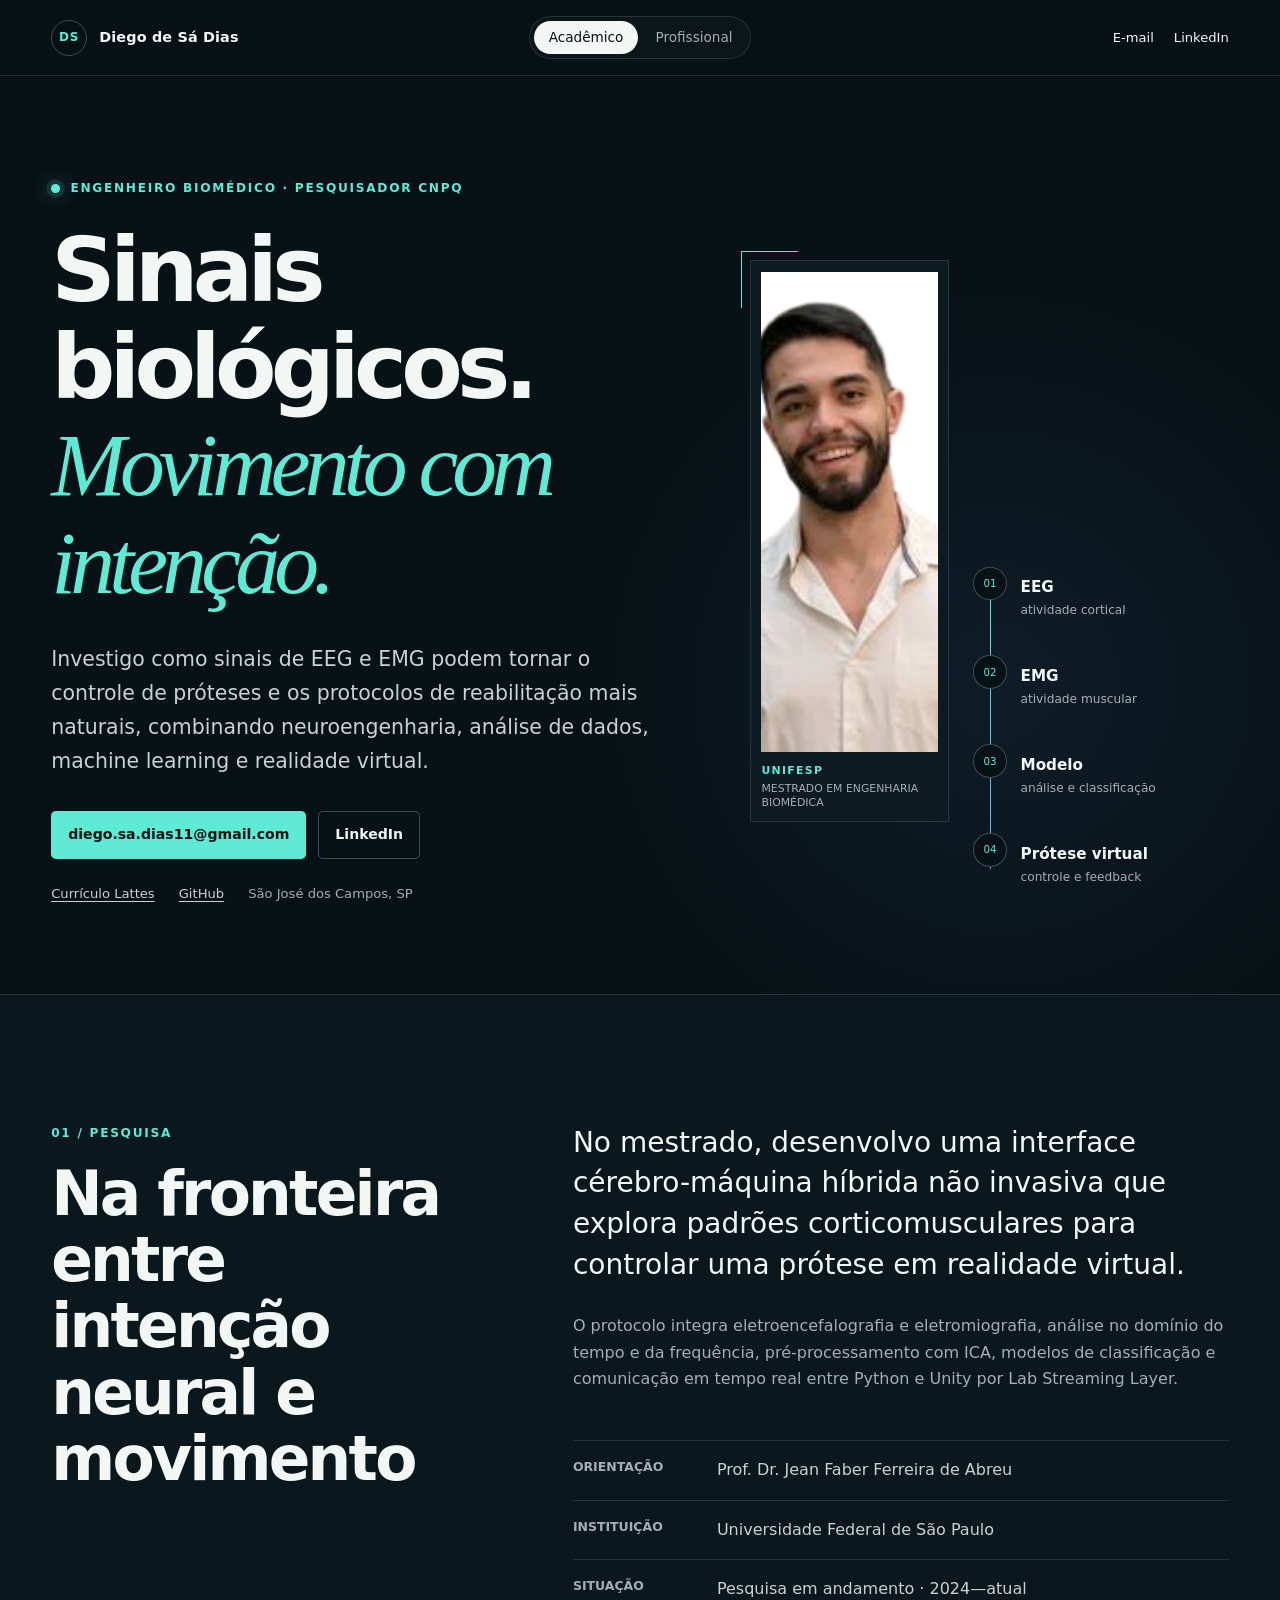
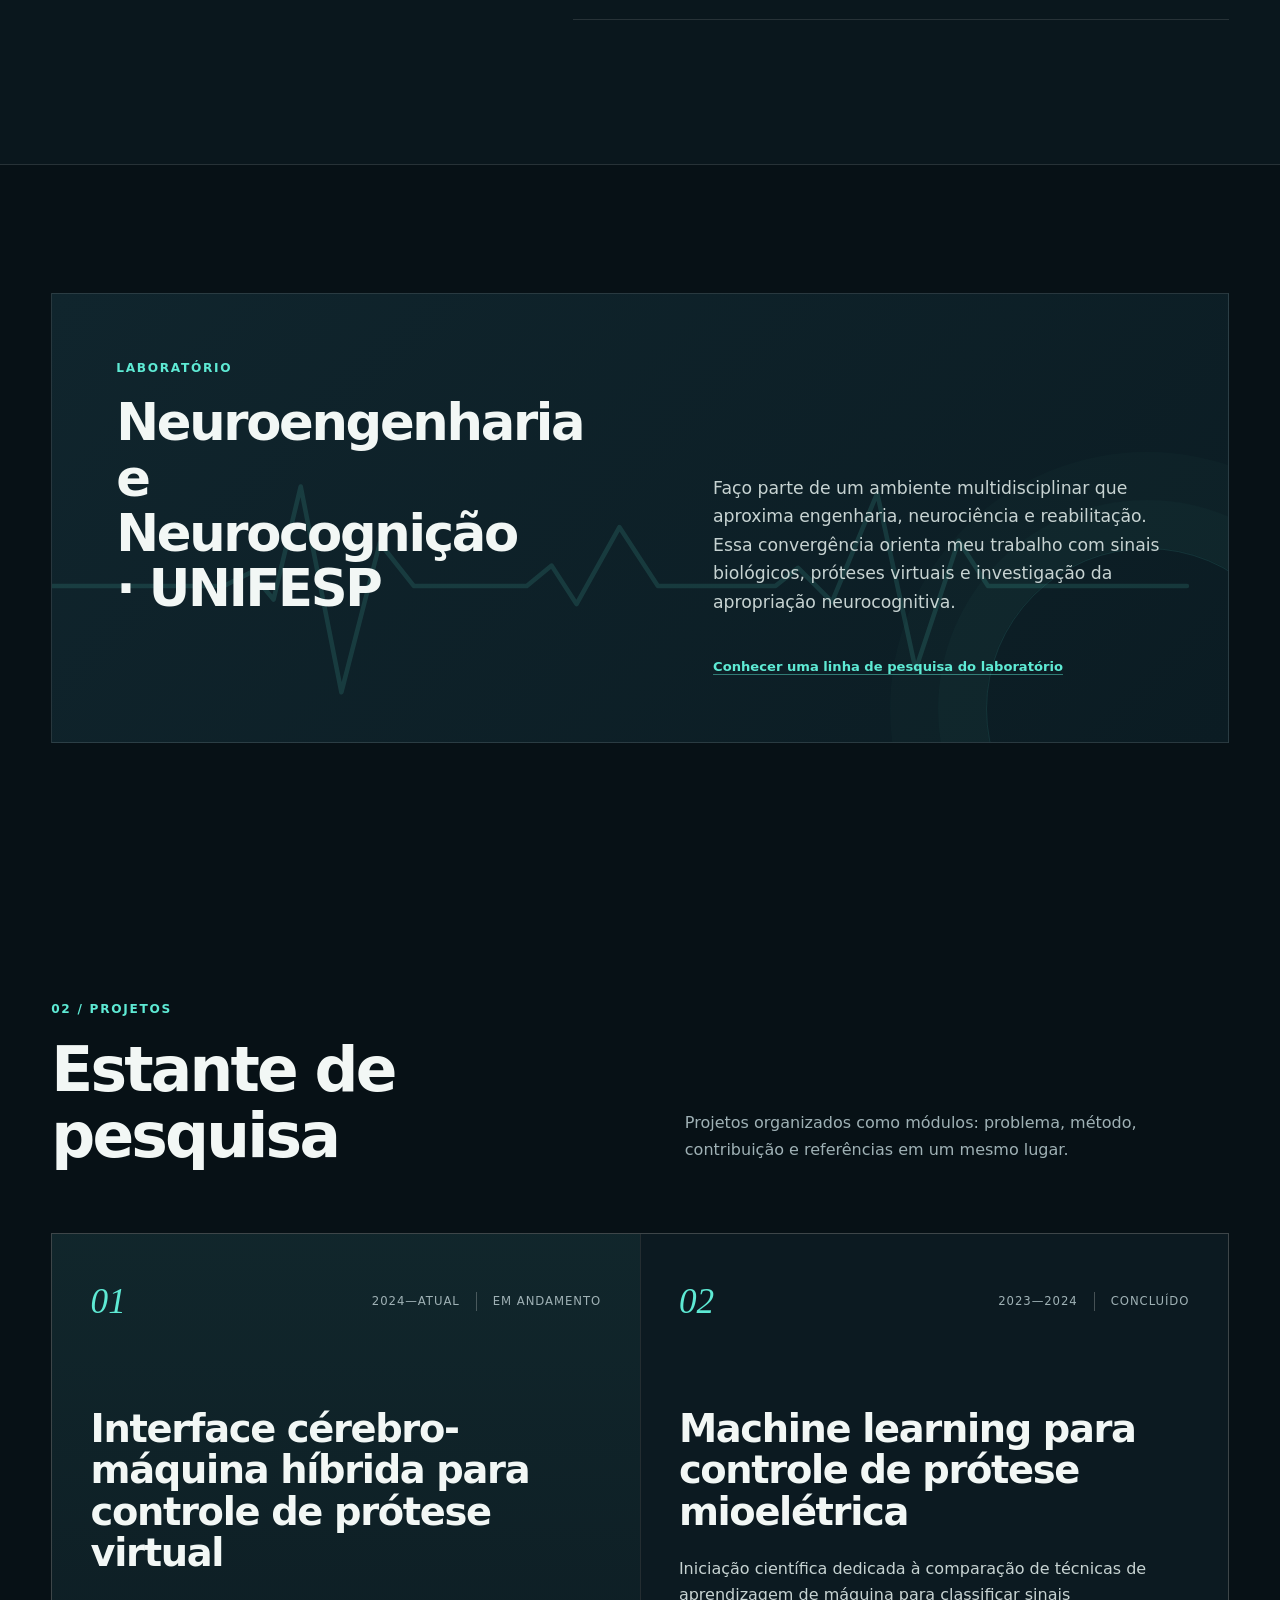
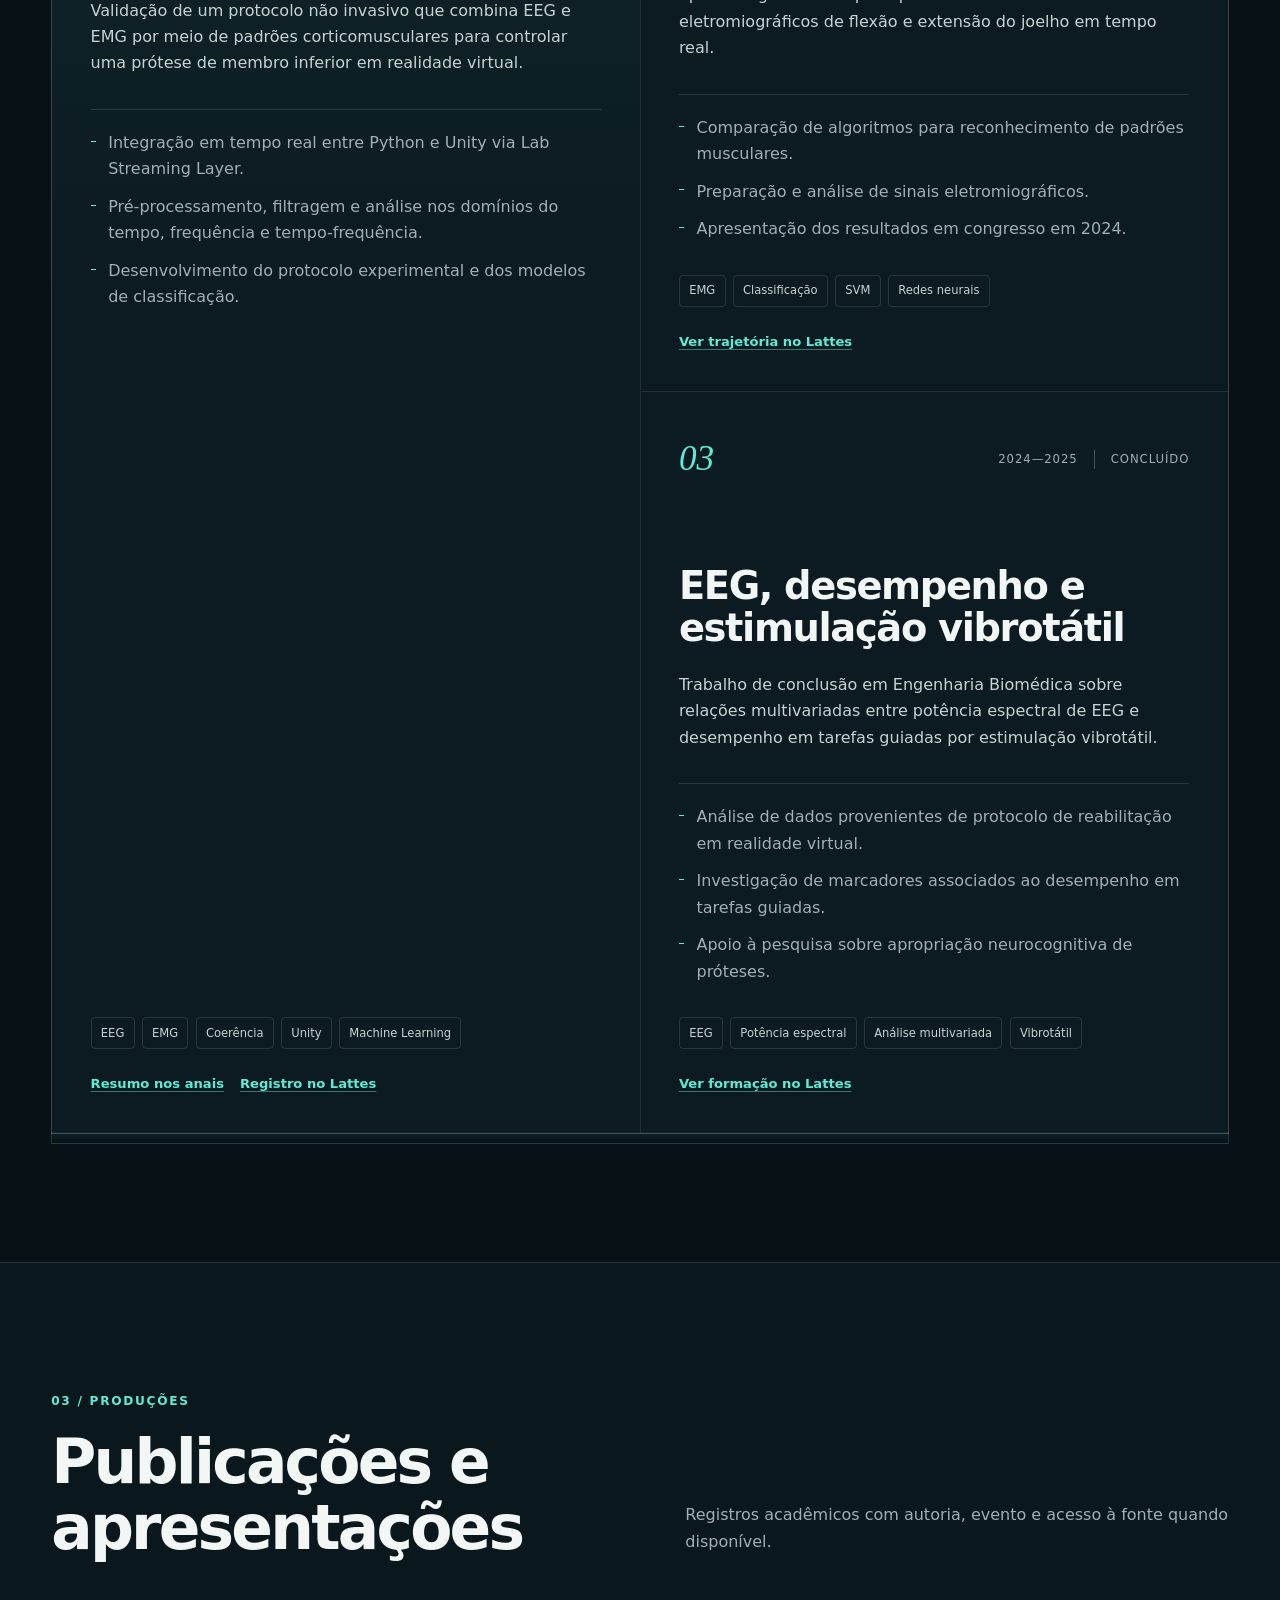
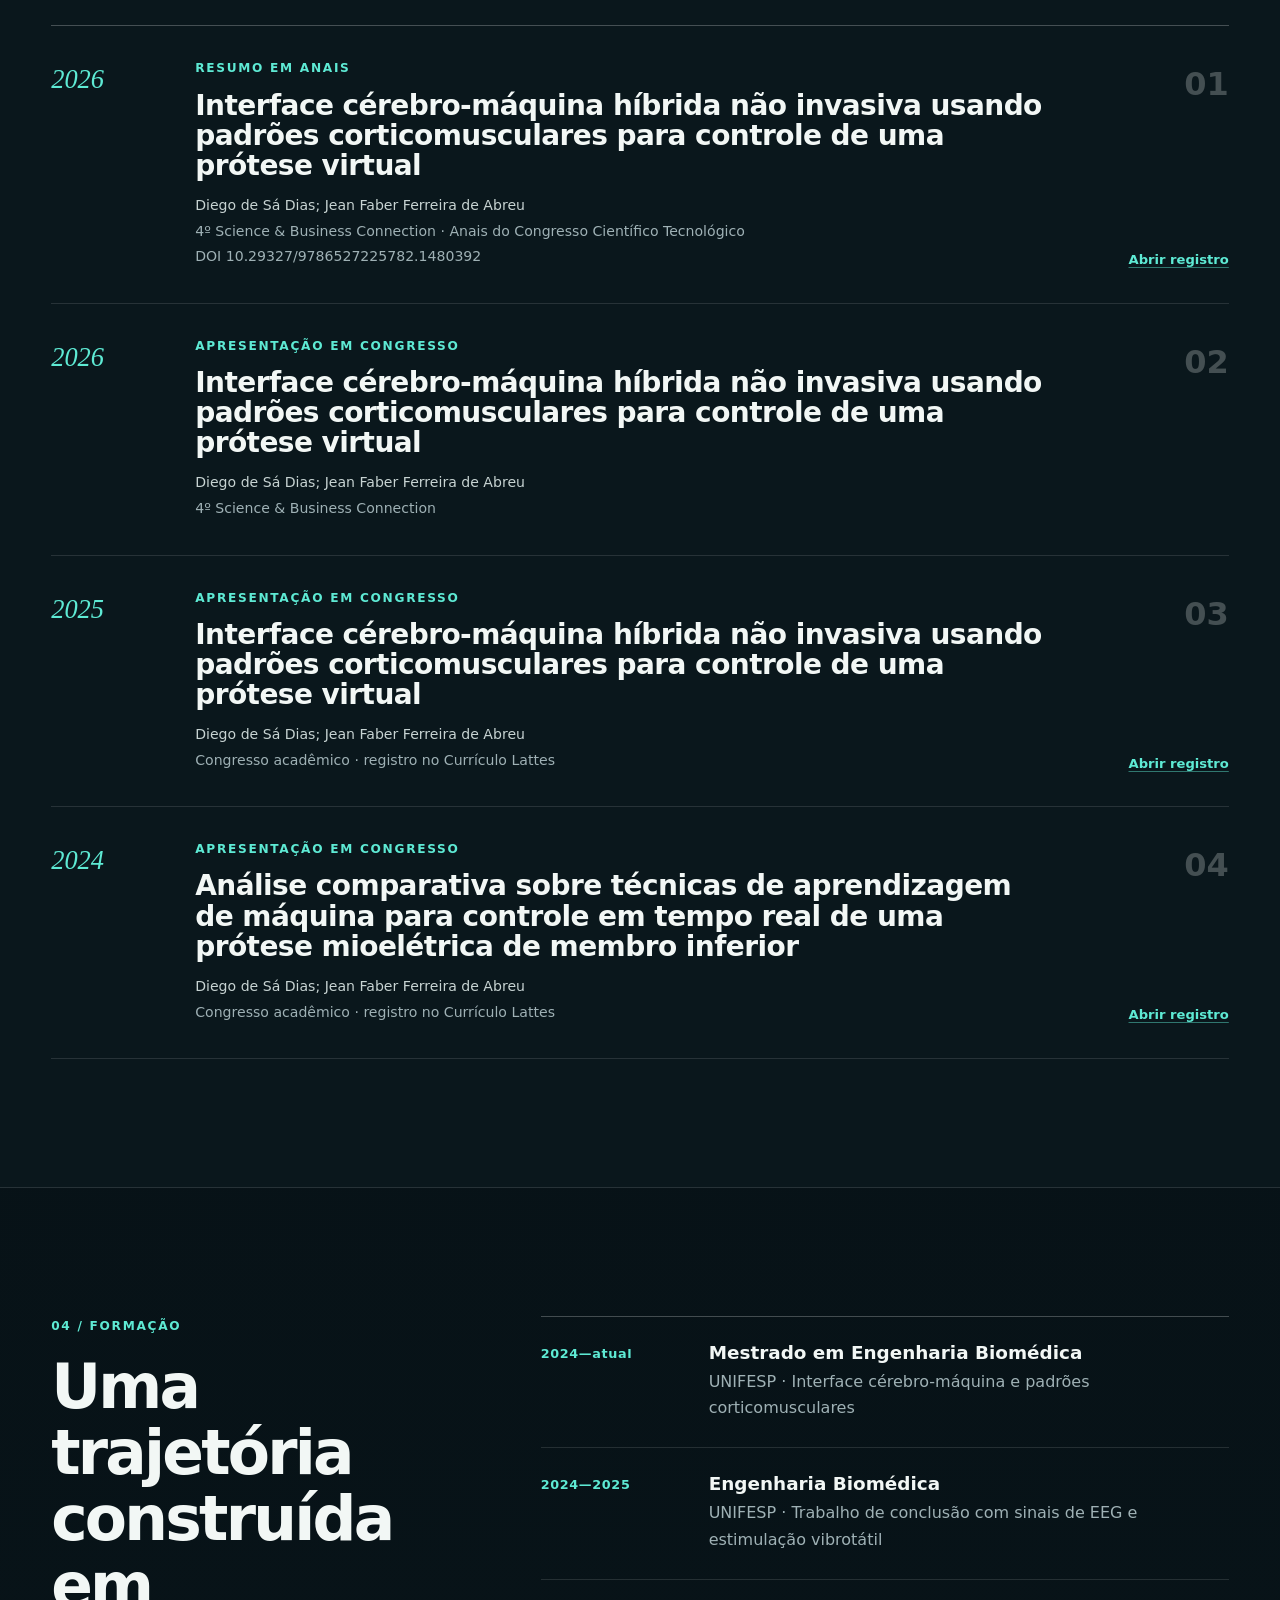
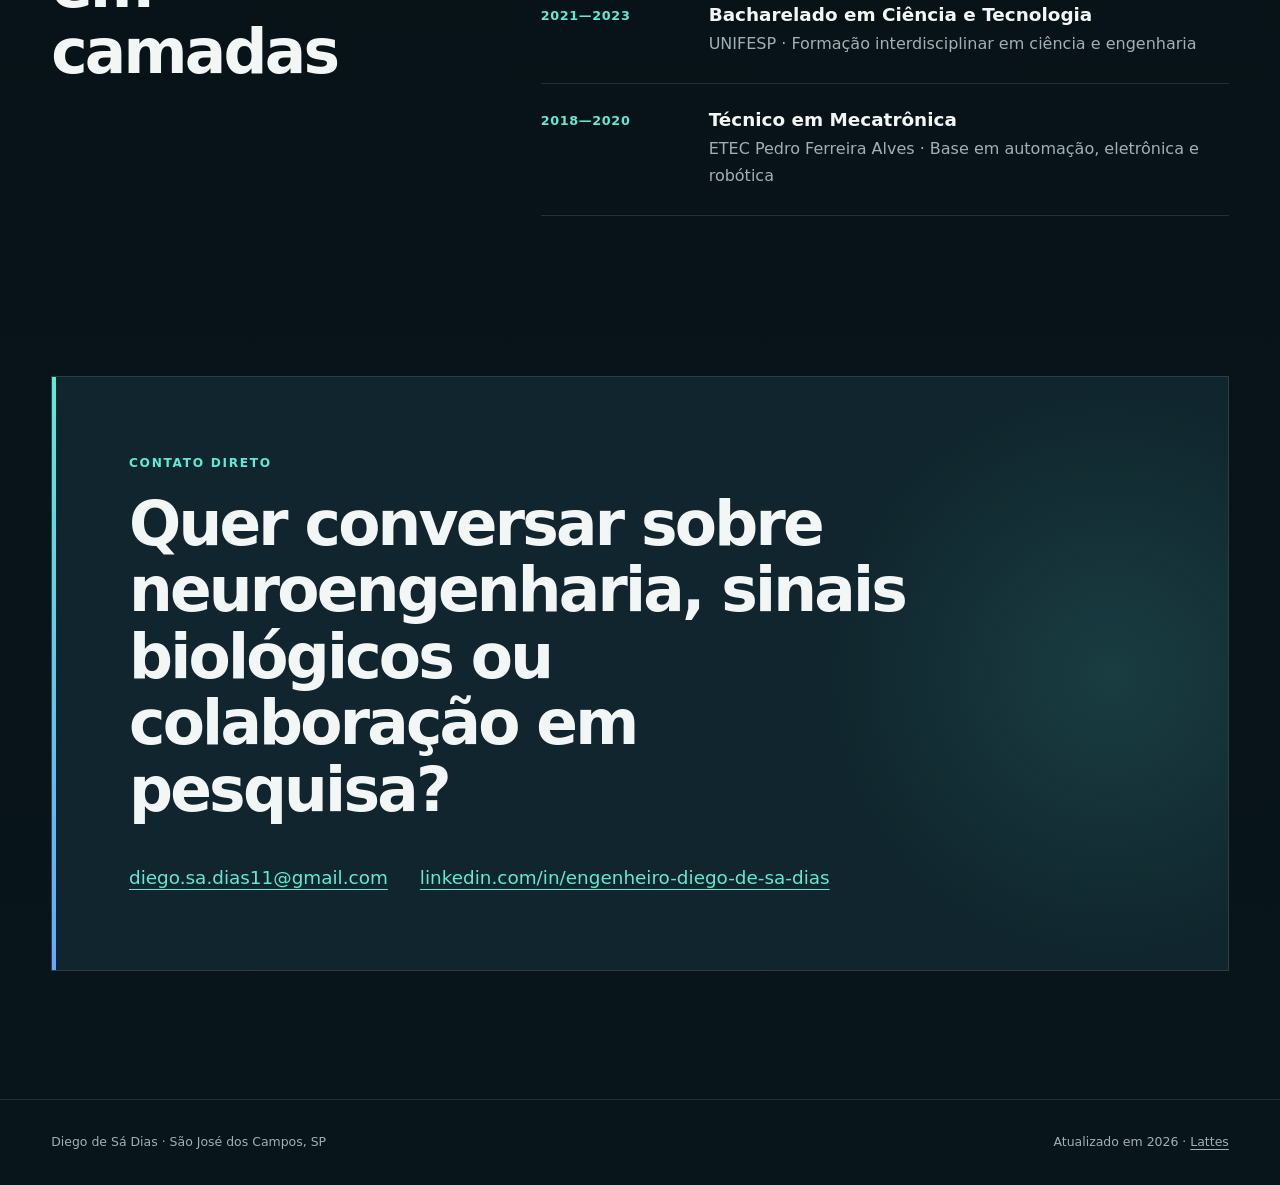
==== index.html @ 177ad517 "feat: cria portfolio academico" ====
<!doctype html>
<html lang="pt-BR">
  <head>
    <meta charset="utf-8" />
    <meta name="viewport" content="width=device-width, initial-scale=1" />
    <meta name="theme-color" content="#071116" />
    <meta
      name="description"
      content="Portfólio acadêmico de Diego de Sá Dias: neuroengenharia, interfaces cérebro-máquina, EEG, EMG, machine learning e realidade virtual."
    />
    <link
      rel="icon"
      type="image/svg+xml"
      href="data:image/svg+xml,%3Csvg xmlns='http://www.w3.org/2000/svg' viewBox='0 0 32 32'%3E%3Crect width='32' height='32' rx='7' fill='%23071116'/%3E%3Cpath d='M4 17h5l2-7 4 14 3-10 2 3h8' fill='none' stroke='%235eead4' stroke-width='2.5' stroke-linecap='round' stroke-linejoin='round'/%3E%3C/svg%3E"
    />
    <title>Diego de Sá Dias — Portfólio acadêmico</title>
    <script>document.documentElement.classList.add("js");</script>
    <link rel="stylesheet" href="assets/css/styles.css" />
    <script src="assets/js/content.js" defer></script>
    <script src="assets/js/main.js" defer></script>
  </head>
  <body data-page="academic">
    <a class="skip-link" href="#conteudo">Pular para o conteúdo</a>

    <header class="site-header" aria-label="Cabeçalho principal">
      <a class="brand" href="index.html" aria-label="Página inicial de Diego de Sá Dias">
        <span class="brand-mark" aria-hidden="true">DS</span>
        <span class="brand-name">Diego de Sá Dias</span>
      </a>

      <nav class="mode-nav" aria-label="Áreas do portfólio">
        <a class="is-active" href="index.html" aria-current="page">Acadêmico</a>
        <a href="profissional.html">Profissional</a>
      </nav>

      <div class="header-contact" aria-label="Contatos rápidos">
        <a href="mailto:diego.sa.dias11@gmail.com">E-mail</a>
        <a href="https://www.linkedin.com/in/engenheiro-diego-de-sa-dias" target="_blank" rel="noreferrer">LinkedIn</a>
      </div>
    </header>

    <main id="conteudo">
      <section class="hero section-shell" aria-labelledby="hero-title">
        <div class="hero-copy reveal">
          <p class="eyebrow"><span class="signal-dot" aria-hidden="true"></span>Engenheiro biomédico · pesquisador CNPq</p>
          <h1 id="hero-title">Sinais biológicos.<br /><em>Movimento com intenção.</em></h1>
          <p class="hero-summary">
            Investigo como sinais de EEG e EMG podem tornar o controle de próteses e os protocolos de reabilitação mais naturais, combinando neuroengenharia, análise de dados, machine learning e realidade virtual.
          </p>

          <div class="hero-actions" aria-label="Links de contato e perfis">
            <a class="button button-primary" href="mailto:diego.sa.dias11@gmail.com">diego.sa.dias11@gmail.com</a>
            <a class="button button-secondary" href="https://www.linkedin.com/in/engenheiro-diego-de-sa-dias" target="_blank" rel="noreferrer">LinkedIn</a>
          </div>

          <div class="profile-links" aria-label="Perfis acadêmicos e técnicos">
            <a href="http://lattes.cnpq.br/0442024321574103" target="_blank" rel="noreferrer">Currículo Lattes</a>
            <a href="https://github.com/diego-1101" target="_blank" rel="noreferrer">GitHub</a>
            <span>São José dos Campos, SP</span>
          </div>
        </div>

        <aside class="hero-portrait reveal" aria-label="Perfil e formação atual">
          <div class="portrait-frame">
            <img src="assets/images/diego-profile.png" alt="Retrato de Diego de Sá Dias" width="270" height="480" />
            <div class="portrait-caption">
              <span>UNIFESP</span>
              <span>Mestrado em Engenharia Biomédica</span>
            </div>
          </div>

          <ol class="signal-chain" aria-label="Fluxo principal da pesquisa">
            <li><span>01</span><strong>EEG</strong><small>atividade cortical</small></li>
            <li><span>02</span><strong>EMG</strong><small>atividade muscular</small></li>
            <li><span>03</span><strong>Modelo</strong><small>análise e classificação</small></li>
            <li><span>04</span><strong>Prótese virtual</strong><small>controle e feedback</small></li>
          </ol>
        </aside>
      </section>

      <section class="research-band" aria-labelledby="research-title">
        <div class="section-shell research-layout">
          <div class="section-heading reveal">
            <p class="section-index">01 / Pesquisa</p>
            <h2 id="research-title">Na fronteira entre intenção neural e movimento</h2>
          </div>

          <div class="research-copy reveal">
            <p class="lead">
              No mestrado, desenvolvo uma interface cérebro-máquina híbrida não invasiva que explora padrões corticomusculares para controlar uma prótese em realidade virtual.
            </p>
            <p>
              O protocolo integra eletroencefalografia e eletromiografia, análise no domínio do tempo e da frequência, pré-processamento com ICA, modelos de classificação e comunicação em tempo real entre Python e Unity por Lab Streaming Layer.
            </p>

            <dl class="research-facts">
              <div><dt>Orientação</dt><dd>Prof. Dr. Jean Faber Ferreira de Abreu</dd></div>
              <div><dt>Instituição</dt><dd>Universidade Federal de São Paulo</dd></div>
              <div><dt>Situação</dt><dd>Pesquisa em andamento · 2024—atual</dd></div>
            </dl>
          </div>
        </div>
      </section>

      <section class="lab-section section-shell" aria-labelledby="lab-title">
        <div class="lab-card reveal">
          <div class="lab-signal" aria-hidden="true">
            <svg viewBox="0 0 520 120" role="presentation">
              <path d="M0 65h76l12-6 10 12 12-50 18 91 17-66 15 19h50l11-9 11 17 19-34 17 26h52l10-8 15 15 20-48 17 78 19-57 13 20h88" />
            </svg>
          </div>
          <div>
            <p class="section-index">Laboratório</p>
            <h2 id="lab-title">Neuroengenharia e Neurocognição · UNIFESP</h2>
          </div>
          <p>
            Faço parte de um ambiente multidisciplinar que aproxima engenharia, neurociência e reabilitação. Essa convergência orienta meu trabalho com sinais biológicos, próteses virtuais e investigação da apropriação neurocognitiva.
          </p>
          <a class="text-link" href="https://dci.unifesp.br/assessoria-de-imprensa-e-jornalismo/releases/r-realidade-virtual-associada-a-estimulacao-vibro-tatil-e-usada-para-reabilitacao-de-pessoas-com-amputacao" target="_blank" rel="noreferrer">Conhecer uma linha de pesquisa do laboratório</a>
        </div>
      </section>

      <section class="projects-section section-shell" id="projetos" aria-labelledby="projects-title">
        <div class="section-heading section-heading-row reveal">
          <div>
            <p class="section-index">02 / Projetos</p>
            <h2 id="projects-title">Estante de pesquisa</h2>
          </div>
          <p>Projetos organizados como módulos: problema, método, contribuição e referências em um mesmo lugar.</p>
        </div>

        <div class="project-shelf" id="projects-grid" aria-live="polite"></div>
        <noscript><p class="noscript-message">Ative o JavaScript para visualizar o catálogo de projetos.</p></noscript>
      </section>

      <section class="outputs-section" id="producoes" aria-labelledby="outputs-title">
        <div class="section-shell">
          <div class="section-heading section-heading-row reveal">
            <div>
              <p class="section-index">03 / Produções</p>
              <h2 id="outputs-title">Publicações e apresentações</h2>
            </div>
            <p>Registros acadêmicos com autoria, evento e acesso à fonte quando disponível.</p>
          </div>

          <div class="outputs-list" id="outputs-list" aria-live="polite"></div>
        </div>
      </section>

      <section class="education-section section-shell" id="formacao" aria-labelledby="education-title">
        <div class="section-heading reveal">
          <p class="section-index">04 / Formação</p>
          <h2 id="education-title">Uma trajetória construída em camadas</h2>
        </div>

        <ol class="education-timeline reveal">
          <li>
            <span class="timeline-year">2024—atual</span>
            <div><h3>Mestrado em Engenharia Biomédica</h3><p>UNIFESP · Interface cérebro-máquina e padrões corticomusculares</p></div>
          </li>
          <li>
            <span class="timeline-year">2024—2025</span>
            <div><h3>Engenharia Biomédica</h3><p>UNIFESP · Trabalho de conclusão com sinais de EEG e estimulação vibrotátil</p></div>
          </li>
          <li>
            <span class="timeline-year">2021—2023</span>
            <div><h3>Bacharelado em Ciência e Tecnologia</h3><p>UNIFESP · Formação interdisciplinar em ciência e engenharia</p></div>
          </li>
          <li>
            <span class="timeline-year">2018—2020</span>
            <div><h3>Técnico em Mecatrônica</h3><p>ETEC Pedro Ferreira Alves · Base em automação, eletrônica e robótica</p></div>
          </li>
        </ol>
      </section>

      <section class="contact-section section-shell" id="contato" aria-labelledby="contact-title">
        <div class="contact-panel reveal">
          <p class="section-index">Contato direto</p>
          <h2 id="contact-title">Quer conversar sobre neuroengenharia, sinais biológicos ou colaboração em pesquisa?</h2>
          <div class="contact-lines">
            <a href="mailto:diego.sa.dias11@gmail.com">diego.sa.dias11@gmail.com</a>
            <a href="https://www.linkedin.com/in/engenheiro-diego-de-sa-dias" target="_blank" rel="noreferrer">linkedin.com/in/engenheiro-diego-de-sa-dias</a>
          </div>
        </div>
      </section>
    </main>

    <footer class="site-footer section-shell">
      <p>Diego de Sá Dias <span aria-hidden="true">·</span> São José dos Campos, SP</p>
      <p>Atualizado em 2026 <span aria-hidden="true">·</span> <a href="http://lattes.cnpq.br/0442024321574103" target="_blank" rel="noreferrer">Lattes</a></p>
    </footer>
  </body>
</html>
---- assets/css/styles.css ----
:root {
  color-scheme: dark;
  --ink: #f2f7f5;
  --muted: #9fb1b5;
  --muted-strong: #c7d3d2;
  --background: #071116;
  --surface: #0c1a21;
  --surface-raised: #10252d;
  --surface-soft: #0a171d;
  --accent: #5eead4;
  --accent-blue: #67a7ff;
  --line: rgba(242, 247, 245, 0.12);
  --line-strong: rgba(242, 247, 245, 0.25);
  --max-width: 1280px;
  --page-padding: clamp(1.25rem, 4vw, 4rem);
  --section-space: clamp(5rem, 10vw, 9rem);
  font-family: Aptos, "Segoe UI Variable", "Segoe UI", system-ui, sans-serif;
  font-synthesis: none;
}

* {
  box-sizing: border-box;
}

html {
  scroll-behavior: smooth;
  background: var(--background);
}

body {
  margin: 0;
  min-width: 320px;
  overflow-x: hidden;
  color: var(--ink);
  background:
    radial-gradient(circle at 78% 9%, rgba(103, 167, 255, 0.08), transparent 25rem),
    linear-gradient(180deg, #071116 0%, #071116 70%, #08151a 100%);
  font-size: 1rem;
  line-height: 1.65;
  text-rendering: optimizeLegibility;
  -webkit-font-smoothing: antialiased;
}

body::before {
  position: fixed;
  inset: 0;
  z-index: -1;
  pointer-events: none;
  content: "";
  opacity: 0.22;
  background-image: linear-gradient(rgba(255, 255, 255, 0.018) 1px, transparent 1px);
  background-size: 100% 6px;
}

a {
  color: inherit;
  text-decoration-thickness: 1px;
  text-underline-offset: 0.25em;
}

a:hover {
  color: var(--accent);
}

a:focus-visible,
button:focus-visible {
  outline: 2px solid var(--accent);
  outline-offset: 4px;
}

img,
svg {
  display: block;
  max-width: 100%;
}

h1,
h2,
h3,
p {
  margin-top: 0;
}

h1,
h2,
h3 {
  line-height: 1.08;
}

.skip-link {
  position: fixed;
  top: 0.75rem;
  left: 0.75rem;
  z-index: 100;
  padding: 0.75rem 1rem;
  color: var(--background);
  background: var(--accent);
  transform: translateY(-160%);
}

.skip-link:focus {
  transform: translateY(0);
}

.section-shell {
  width: min(100%, calc(var(--max-width) + var(--page-padding) * 2));
  margin-inline: auto;
  padding-inline: var(--page-padding);
}

.site-header {
  position: sticky;
  top: 0;
  z-index: 30;
  display: grid;
  grid-template-columns: minmax(12rem, 1fr) auto minmax(12rem, 1fr);
  align-items: center;
  min-height: 4.75rem;
  padding: 0.6rem var(--page-padding);
  border-bottom: 1px solid var(--line);
  background: rgba(7, 17, 22, 0.88);
  backdrop-filter: blur(18px);
}

.brand {
  display: inline-flex;
  align-items: center;
  gap: 0.75rem;
  width: fit-content;
  text-decoration: none;
}

.brand-mark {
  display: grid;
  width: 2.25rem;
  height: 2.25rem;
  place-items: center;
  border: 1px solid var(--line-strong);
  border-radius: 50%;
  color: var(--accent);
  font-size: 0.75rem;
  font-weight: 750;
  letter-spacing: 0.08em;
}

.brand-name {
  font-size: 0.9rem;
  font-weight: 650;
  letter-spacing: 0.01em;
}

.mode-nav {
  display: flex;
  gap: 0.25rem;
  padding: 0.25rem;
  border: 1px solid var(--line);
  border-radius: 999px;
  background: rgba(255, 255, 255, 0.025);
}

.mode-nav a {
  min-width: 6.5rem;
  padding: 0.55rem 0.8rem;
  border-radius: 999px;
  color: var(--muted);
  font-size: 0.85rem;
  line-height: 1.2;
  text-align: center;
  text-decoration: none;
}

.mode-nav a.is-active {
  color: var(--background);
  background: var(--ink);
}

.header-contact {
  display: flex;
  justify-content: flex-end;
  gap: 1.25rem;
  font-size: 0.82rem;
}

.header-contact a {
  text-decoration: none;
}

.hero {
  display: grid;
  grid-template-columns: minmax(0, 1.12fr) minmax(25rem, 0.88fr);
  gap: clamp(3rem, 7vw, 7rem);
  min-height: calc(100svh - 4.75rem);
  padding-top: clamp(4rem, 8vw, 7rem);
  padding-bottom: clamp(4rem, 7vw, 6rem);
}

.hero-copy {
  align-self: center;
}

.eyebrow,
.section-index,
.output-type {
  color: var(--accent);
  font-size: 0.76rem;
  font-weight: 700;
  letter-spacing: 0.14em;
  text-transform: uppercase;
}

.eyebrow {
  display: flex;
  align-items: center;
  gap: 0.65rem;
  margin-bottom: 1.5rem;
}

.signal-dot {
  width: 0.55rem;
  height: 0.55rem;
  border-radius: 50%;
  background: var(--accent);
  box-shadow: 0 0 0 0.3rem rgba(94, 234, 212, 0.12), 0 0 1.4rem rgba(94, 234, 212, 0.65);
}

.signal-dot-blue {
  background: var(--accent-blue);
  box-shadow: 0 0 0 0.3rem rgba(103, 167, 255, 0.12), 0 0 1.4rem rgba(103, 167, 255, 0.65);
}

.hero h1,
.professional-hero h1 {
  max-width: 12ch;
  margin-bottom: 2rem;
  font-size: clamp(3.4rem, 7vw, 7.8rem);
  font-weight: 620;
  letter-spacing: -0.065em;
}

.hero h1 em,
.professional-hero h1 em {
  color: var(--accent);
  font-family: Georgia, "Times New Roman", serif;
  font-weight: 400;
}

.hero-summary {
  max-width: 44rem;
  margin-bottom: 2rem;
  color: var(--muted-strong);
  font-size: clamp(1.06rem, 1.7vw, 1.28rem);
  line-height: 1.65;
}

.hero-actions {
  display: flex;
  flex-wrap: wrap;
  gap: 0.75rem;
  margin: 2rem 0 1.5rem;
}

.button {
  display: inline-flex;
  align-items: center;
  justify-content: center;
  min-height: 3rem;
  padding: 0.7rem 1rem;
  border: 1px solid transparent;
  border-radius: 0.3rem;
  font-size: 0.88rem;
  font-weight: 700;
  line-height: 1.25;
  text-align: center;
  text-decoration: none;
  transition: color 180ms ease, background-color 180ms ease, border-color 180ms ease, transform 180ms ease;
}

.button:hover {
  transform: translateY(-2px);
}

.button-primary {
  color: #06120f;
  background: var(--accent);
}

.button-primary:hover {
  color: #06120f;
  background: #8cf2e2;
}

.button-secondary {
  border-color: var(--line-strong);
  color: var(--ink);
  background: transparent;
}

.button-secondary:hover {
  border-color: var(--accent);
  color: var(--accent);
}

.profile-links {
  display: flex;
  flex-wrap: wrap;
  gap: 0.55rem 1.5rem;
  color: var(--muted);
  font-size: 0.82rem;
}

.profile-links a {
  color: var(--muted-strong);
}

.hero-portrait {
  display: grid;
  grid-template-columns: minmax(11rem, 0.78fr) minmax(12rem, 1fr);
  align-items: end;
  gap: 1.5rem;
}

.portrait-frame {
  position: relative;
  align-self: center;
  padding: 0.65rem;
  border: 1px solid var(--line);
  background: var(--surface);
}

.portrait-frame::before {
  position: absolute;
  top: -0.65rem;
  left: -0.65rem;
  width: 3.5rem;
  height: 3.5rem;
  border-top: 1px solid var(--accent);
  border-left: 1px solid var(--accent);
  content: "";
}

.portrait-frame img {
  width: 100%;
  aspect-ratio: 9 / 13;
  object-fit: cover;
  object-position: 50% 16%;
  filter: saturate(0.82) contrast(1.04);
}

.portrait-caption {
  display: grid;
  gap: 0.2rem;
  padding-top: 0.75rem;
  font-size: 0.68rem;
  line-height: 1.35;
  text-transform: uppercase;
}

.portrait-caption span:first-child {
  color: var(--accent);
  font-weight: 800;
  letter-spacing: 0.12em;
}

.portrait-caption span:last-child {
  color: var(--muted);
}

.signal-chain {
  position: relative;
  display: grid;
  align-content: center;
  gap: 0;
  margin: 0;
  padding: 0;
  list-style: none;
}

.signal-chain::before {
  position: absolute;
  top: 2.2rem;
  bottom: 2.2rem;
  left: 1.05rem;
  width: 1px;
  background: linear-gradient(var(--accent), var(--accent-blue));
  content: "";
}

.signal-chain li {
  position: relative;
  display: grid;
  grid-template-columns: 2.1rem 1fr;
  padding: 1.1rem 0;
}

.signal-chain li > span {
  z-index: 1;
  display: grid;
  width: 2.1rem;
  height: 2.1rem;
  place-items: center;
  border: 1px solid var(--line-strong);
  border-radius: 50%;
  color: var(--accent);
  background: var(--background);
  font-size: 0.64rem;
  font-variant-numeric: tabular-nums;
}

.signal-chain strong,
.signal-chain small {
  grid-column: 2;
  padding-left: 0.85rem;
}

.signal-chain strong {
  align-self: end;
  margin-top: -2rem;
  font-size: 0.95rem;
}

.signal-chain small {
  color: var(--muted);
  font-size: 0.76rem;
}

.research-band {
  padding-block: var(--section-space);
  border-block: 1px solid var(--line);
  background: var(--surface-soft);
}

.research-layout {
  display: grid;
  grid-template-columns: minmax(18rem, 0.78fr) minmax(0, 1.22fr);
  gap: clamp(3rem, 8vw, 8rem);
}

.section-heading h2,
.lab-card h2,
.contact-panel h2 {
  max-width: 16ch;
  margin-bottom: 0;
  font-size: clamp(2.25rem, 4.8vw, 4.6rem);
  font-weight: 580;
  letter-spacing: -0.045em;
}

.section-index {
  margin-bottom: 1.1rem;
}

.research-copy {
  max-width: 47rem;
  color: var(--muted);
}

.research-copy .lead {
  color: var(--ink);
  font-size: clamp(1.25rem, 2.4vw, 1.75rem);
  line-height: 1.45;
}

.research-facts {
  display: grid;
  gap: 0;
  margin-top: 3rem;
  border-top: 1px solid var(--line);
}

.research-facts div {
  display: grid;
  grid-template-columns: 8rem 1fr;
  gap: 1rem;
  padding-block: 1rem;
  border-bottom: 1px solid var(--line);
}

.research-facts dt {
  color: var(--muted);
  font-size: 0.78rem;
  font-weight: 700;
  text-transform: uppercase;
}

.research-facts dd {
  margin: 0;
  color: var(--muted-strong);
}

.lab-section,
.projects-section,
.education-section,
.contact-section {
  padding-block: var(--section-space);
}

.lab-card {
  position: relative;
  display: grid;
  grid-template-columns: minmax(18rem, 1fr) minmax(20rem, 0.9fr);
  gap: 2.5rem 6rem;
  overflow: hidden;
  padding: clamp(2rem, 5vw, 4.5rem);
  border: 1px solid var(--line);
  background: linear-gradient(135deg, var(--surface-raised), #0b1c23);
}

.lab-card::after {
  position: absolute;
  right: -5rem;
  bottom: -8rem;
  width: 20rem;
  height: 20rem;
  border: 1px solid rgba(94, 234, 212, 0.11);
  border-radius: 50%;
  box-shadow: 0 0 0 3rem rgba(94, 234, 212, 0.025), 0 0 0 6rem rgba(94, 234, 212, 0.02);
  content: "";
}

.lab-card > * {
  position: relative;
  z-index: 1;
}

.lab-card h2 {
  max-width: 12ch;
  font-size: clamp(2.1rem, 4vw, 3.8rem);
}

.lab-card > p {
  align-self: end;
  margin: 0;
  color: var(--muted-strong);
  font-size: 1.08rem;
}

.lab-card > .text-link {
  grid-column: 2;
  width: fit-content;
}

.lab-signal {
  position: absolute;
  inset: auto 0 2rem;
  z-index: 0;
  opacity: 0.13;
}

.lab-signal path {
  fill: none;
  stroke: var(--accent);
  stroke-linecap: round;
  stroke-linejoin: round;
  stroke-width: 2;
}

.section-heading-row {
  display: flex;
  align-items: end;
  justify-content: space-between;
  gap: 3rem;
  margin-bottom: clamp(2.5rem, 5vw, 4rem);
}

.section-heading-row > p {
  max-width: 34rem;
  margin-bottom: 0.4rem;
  color: var(--muted);
}

.project-shelf {
  position: relative;
  display: grid;
  grid-template-columns: repeat(2, minmax(0, 1fr));
  gap: 1px;
  border: 1px solid var(--line);
  background: var(--line);
}

.project-shelf::after {
  position: absolute;
  right: -1px;
  bottom: -0.65rem;
  left: -1px;
  height: 0.65rem;
  border: 1px solid var(--line);
  border-top: 0;
  background: linear-gradient(180deg, rgba(94, 234, 212, 0.08), transparent);
  content: "";
}

.project-card {
  display: flex;
  min-height: 34rem;
  flex-direction: column;
  padding: clamp(1.5rem, 3vw, 2.5rem);
  background: var(--surface);
  transition: background-color 200ms ease;
}

.project-card:hover,
.project-card:focus-within {
  background: var(--surface-raised);
}

.project-card-featured {
  grid-row: span 2;
  min-height: 44rem;
  background:
    linear-gradient(180deg, rgba(94, 234, 212, 0.06), transparent 45%),
    var(--surface);
}

.project-topline,
.project-meta,
.project-links {
  display: flex;
  align-items: center;
  justify-content: space-between;
  gap: 1rem;
}

.project-number {
  color: var(--accent);
  font-family: Georgia, serif;
  font-size: 2.2rem;
  font-style: italic;
}

.project-meta {
  justify-content: flex-end;
  color: var(--muted);
  font-size: 0.73rem;
  letter-spacing: 0.08em;
  text-transform: uppercase;
}

.project-status {
  padding-left: 1rem;
  border-left: 1px solid var(--line-strong);
}

.project-title {
  max-width: 18ch;
  margin: clamp(2.5rem, 6vw, 5rem) 0 1.5rem;
  font-size: clamp(1.65rem, 3vw, 2.8rem);
  font-weight: 600;
  letter-spacing: -0.035em;
}

.project-summary {
  max-width: 42rem;
  color: var(--muted-strong);
}

.project-contributions {
  display: grid;
  gap: 0.7rem;
  margin: 1rem 0 2rem;
  padding: 1.25rem 0 0;
  border-top: 1px solid var(--line);
  color: var(--muted);
  list-style: none;
}

.project-contributions li {
  position: relative;
  padding-left: 1.1rem;
}

.project-contributions li::before {
  position: absolute;
  top: 0.68em;
  left: 0;
  width: 0.35rem;
  height: 1px;
  background: var(--accent);
  content: "";
}

.project-footer {
  display: grid;
  gap: 1.5rem;
  margin-top: auto;
}

.tag-list {
  display: flex;
  flex-wrap: wrap;
  gap: 0.45rem;
  margin: 0;
  padding: 0;
  list-style: none;
}

.tag-list li {
  padding: 0.35rem 0.58rem;
  border: 1px solid var(--line);
  border-radius: 0.25rem;
  color: var(--muted-strong);
  font-size: 0.72rem;
}

.project-links {
  justify-content: flex-start;
  flex-wrap: wrap;
}

.text-link {
  color: var(--accent);
  font-size: 0.82rem;
  font-weight: 700;
  text-decoration-color: rgba(94, 234, 212, 0.45);
}

.outputs-section {
  padding-block: var(--section-space);
  border-block: 1px solid var(--line);
  background: #0a171c;
}

.outputs-list {
  border-top: 1px solid var(--line-strong);
}

.output-item {
  display: grid;
  grid-template-columns: 7rem minmax(0, 1fr) 9rem;
  gap: 2rem;
  padding-block: 2rem;
  border-bottom: 1px solid var(--line);
}

.output-year {
  color: var(--accent);
  font-family: Georgia, serif;
  font-size: 1.65rem;
  font-style: italic;
  font-variant-numeric: tabular-nums;
}

.output-type {
  margin-bottom: 0.75rem;
}

.output-title {
  max-width: 55rem;
  margin-bottom: 0.8rem;
  font-size: clamp(1.2rem, 2.2vw, 1.75rem);
  font-weight: 600;
  letter-spacing: -0.02em;
}

.output-authors,
.output-venue,
.output-doi {
  margin-bottom: 0.15rem;
  color: var(--muted);
  font-size: 0.88rem;
}

.output-authors {
  color: var(--muted-strong);
}

.output-action {
  display: flex;
  flex-direction: column;
  align-items: flex-end;
  justify-content: space-between;
  gap: 1rem;
}

.output-index {
  color: var(--line-strong);
  font-size: 2rem;
  font-weight: 700;
}

.education-section {
  display: grid;
  grid-template-columns: minmax(18rem, 0.72fr) minmax(0, 1.28fr);
  gap: clamp(3rem, 8vw, 8rem);
}

.education-timeline {
  margin: 0;
  padding: 0;
  border-top: 1px solid var(--line-strong);
  list-style: none;
}

.education-timeline li {
  display: grid;
  grid-template-columns: 9rem 1fr;
  gap: 1.5rem;
  padding: 1.6rem 0;
  border-bottom: 1px solid var(--line);
}

.timeline-year {
  color: var(--accent);
  font-size: 0.8rem;
  font-weight: 700;
  letter-spacing: 0.05em;
}

.education-timeline h3 {
  margin-bottom: 0.4rem;
  font-size: 1.15rem;
  font-weight: 650;
}

.education-timeline p {
  margin-bottom: 0;
  color: var(--muted);
}

.contact-section {
  padding-top: 2rem;
}

.contact-panel {
  position: relative;
  overflow: hidden;
  padding: clamp(2.25rem, 6vw, 5.5rem);
  border: 1px solid var(--line);
  background:
    radial-gradient(circle at 90% 50%, rgba(94, 234, 212, 0.12), transparent 18rem),
    var(--surface-raised);
}

.contact-panel::before {
  position: absolute;
  top: 0;
  left: 0;
  width: 0.25rem;
  height: 100%;
  background: linear-gradient(var(--accent), var(--accent-blue));
  content: "";
}

.contact-panel h2 {
  max-width: 19ch;
}

.contact-lines {
  display: flex;
  flex-wrap: wrap;
  gap: 1rem 2rem;
  margin-top: 2.5rem;
}

.contact-lines a {
  color: var(--accent);
  font-size: clamp(0.9rem, 1.8vw, 1.15rem);
  overflow-wrap: anywhere;
}

.site-footer {
  display: flex;
  justify-content: space-between;
  gap: 2rem;
  padding-top: 2rem;
  padding-bottom: 2rem;
  border-top: 1px solid var(--line);
  color: var(--muted);
  font-size: 0.78rem;
}

.site-footer p {
  margin-bottom: 0;
}

.professional-main {
  min-height: calc(100svh - 9rem);
}

.professional-hero {
  position: relative;
  min-height: 68svh;
  padding-top: clamp(6rem, 12vw, 10rem);
  padding-bottom: 5rem;
}

.professional-hero h1 {
  max-width: 11ch;
}

.professional-hero h1 em {
  color: var(--accent-blue);
}

.professional-number {
  position: absolute;
  top: 1rem;
  right: var(--page-padding);
  margin: 0;
  color: rgba(103, 167, 255, 0.08);
  font-family: Georgia, serif;
  font-size: clamp(10rem, 24vw, 22rem);
  font-style: italic;
  line-height: 1;
  pointer-events: none;
}

.professional-track {
  position: relative;
  display: grid;
  grid-template-columns: repeat(4, minmax(0, 1fr));
  gap: 2rem;
  padding-top: 2rem;
  padding-bottom: 5rem;
}

.professional-track > div:not(.track-line) {
  display: grid;
  gap: 0.3rem;
}

.professional-track span {
  color: var(--accent-blue);
  font-size: 0.72rem;
}

.professional-track strong {
  font-size: 1rem;
}

.professional-track small {
  color: var(--muted);
  font-size: 0.78rem;
}

.track-line {
  position: absolute;
  top: 0;
  right: var(--page-padding);
  left: var(--page-padding);
  height: 1px;
  background: linear-gradient(90deg, var(--accent-blue), var(--line));
}

.professional-footer {
  margin-top: 3rem;
}

.error-page {
  display: grid;
  min-height: 100svh;
  place-items: center;
  padding: 2rem;
}

.error-panel {
  max-width: 42rem;
  padding: clamp(2rem, 6vw, 5rem);
  border: 1px solid var(--line);
  background: var(--surface);
}

.error-panel h1 {
  margin-bottom: 1rem;
  font-size: clamp(2.5rem, 7vw, 5rem);
  letter-spacing: -0.05em;
}

.error-panel > p:not(.section-index) {
  color: var(--muted);
}

.error-panel .button {
  margin-top: 1.5rem;
}

.noscript-message {
  padding: 1.5rem;
  border: 1px solid var(--line);
  color: var(--muted);
}

.js .reveal {
  opacity: 0;
  transform: translateY(12px);
  transition: opacity 520ms ease, transform 520ms ease;
}

.js .reveal.is-visible {
  opacity: 1;
  transform: translateY(0);
}

@media (max-width: 1050px) {
  .site-header {
    grid-template-columns: 1fr auto;
  }

  .mode-nav {
    grid-column: 1 / -1;
    grid-row: 2;
    justify-self: center;
    margin: 0.35rem 0;
  }

  .header-contact {
    grid-column: 2;
    grid-row: 1;
  }

  .hero {
    grid-template-columns: 1fr;
    min-height: auto;
  }

  .hero-copy {
    max-width: 52rem;
  }

  .hero-portrait {
    grid-template-columns: minmax(12rem, 16rem) 1fr;
    max-width: 46rem;
  }
}

@media (max-width: 820px) {
  .research-layout,
  .education-section,
  .lab-card {
    grid-template-columns: 1fr;
  }

  .lab-card > .text-link {
    grid-column: 1;
  }

  .project-shelf {
    grid-template-columns: 1fr;
  }

  .project-card-featured {
    grid-row: auto;
    min-height: 38rem;
  }

  .output-item {
    grid-template-columns: 5rem minmax(0, 1fr);
  }

  .output-action {
    grid-column: 2;
    flex-direction: row;
    align-items: center;
  }

  .professional-track {
    grid-template-columns: repeat(2, minmax(0, 1fr));
  }
}

@media (max-width: 620px) {
  .site-header {
    position: relative;
    display: flex;
    flex-wrap: wrap;
    justify-content: space-between;
    gap: 0.6rem 1rem;
    min-height: auto;
    padding-top: 0.8rem;
    padding-bottom: 0.8rem;
  }

  .brand-name {
    display: none;
  }

  .header-contact {
    gap: 0.85rem;
  }

  .mode-nav {
    order: 3;
    width: 100%;
    overflow-x: auto;
  }

  .mode-nav a {
    flex: 1;
  }

  .hero {
    padding-top: 3.5rem;
  }

  .hero h1,
  .professional-hero h1 {
    font-size: clamp(3rem, 16vw, 4.8rem);
  }

  .hero-actions {
    flex-direction: column;
  }

  .hero-actions .button {
    width: 100%;
  }

  .hero-portrait {
    grid-template-columns: 8.5rem 1fr;
    gap: 1rem;
  }

  .signal-chain li {
    padding: 0.8rem 0;
  }

  .signal-chain small {
    line-height: 1.3;
  }

  .section-heading-row {
    align-items: start;
    flex-direction: column;
    gap: 1.25rem;
  }

  .lab-card {
    gap: 2rem;
  }

  .project-card,
  .project-card-featured {
    min-height: 0;
  }

  .project-topline {
    align-items: start;
  }

  .project-meta {
    align-items: flex-end;
    flex-direction: column;
    gap: 0.25rem;
  }

  .project-status {
    padding-left: 0;
    border-left: 0;
  }

  .output-item {
    grid-template-columns: 1fr;
    gap: 0.65rem;
  }

  .output-year,
  .output-action {
    grid-column: 1;
  }

  .education-timeline li {
    grid-template-columns: 1fr;
    gap: 0.55rem;
  }

  .contact-lines,
  .site-footer {
    flex-direction: column;
  }

  .professional-track {
    grid-template-columns: 1fr;
  }
}

@media (prefers-reduced-motion: reduce) {
  html {
    scroll-behavior: auto;
  }

  *,
  *::before,
  *::after {
    scroll-behavior: auto !important;
    transition-duration: 0.01ms !important;
    animation-duration: 0.01ms !important;
    animation-iteration-count: 1 !important;
  }
}
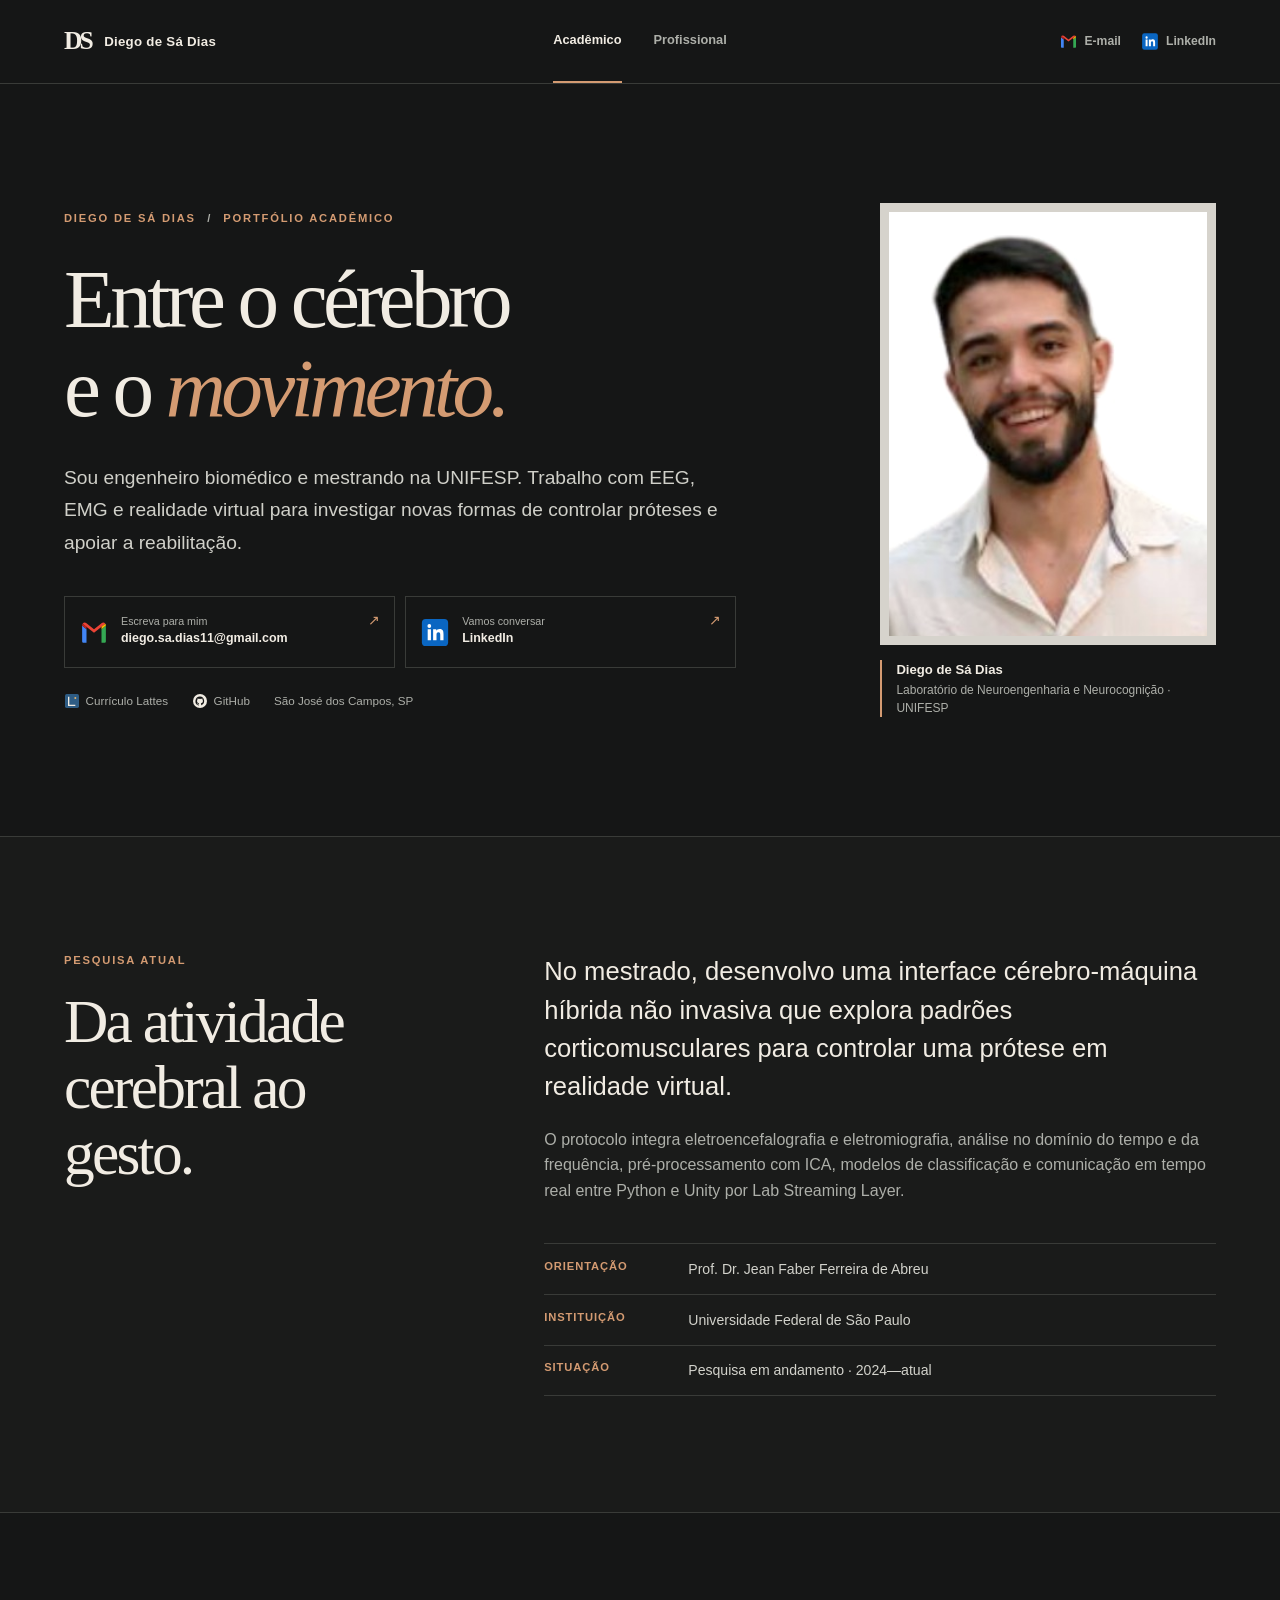
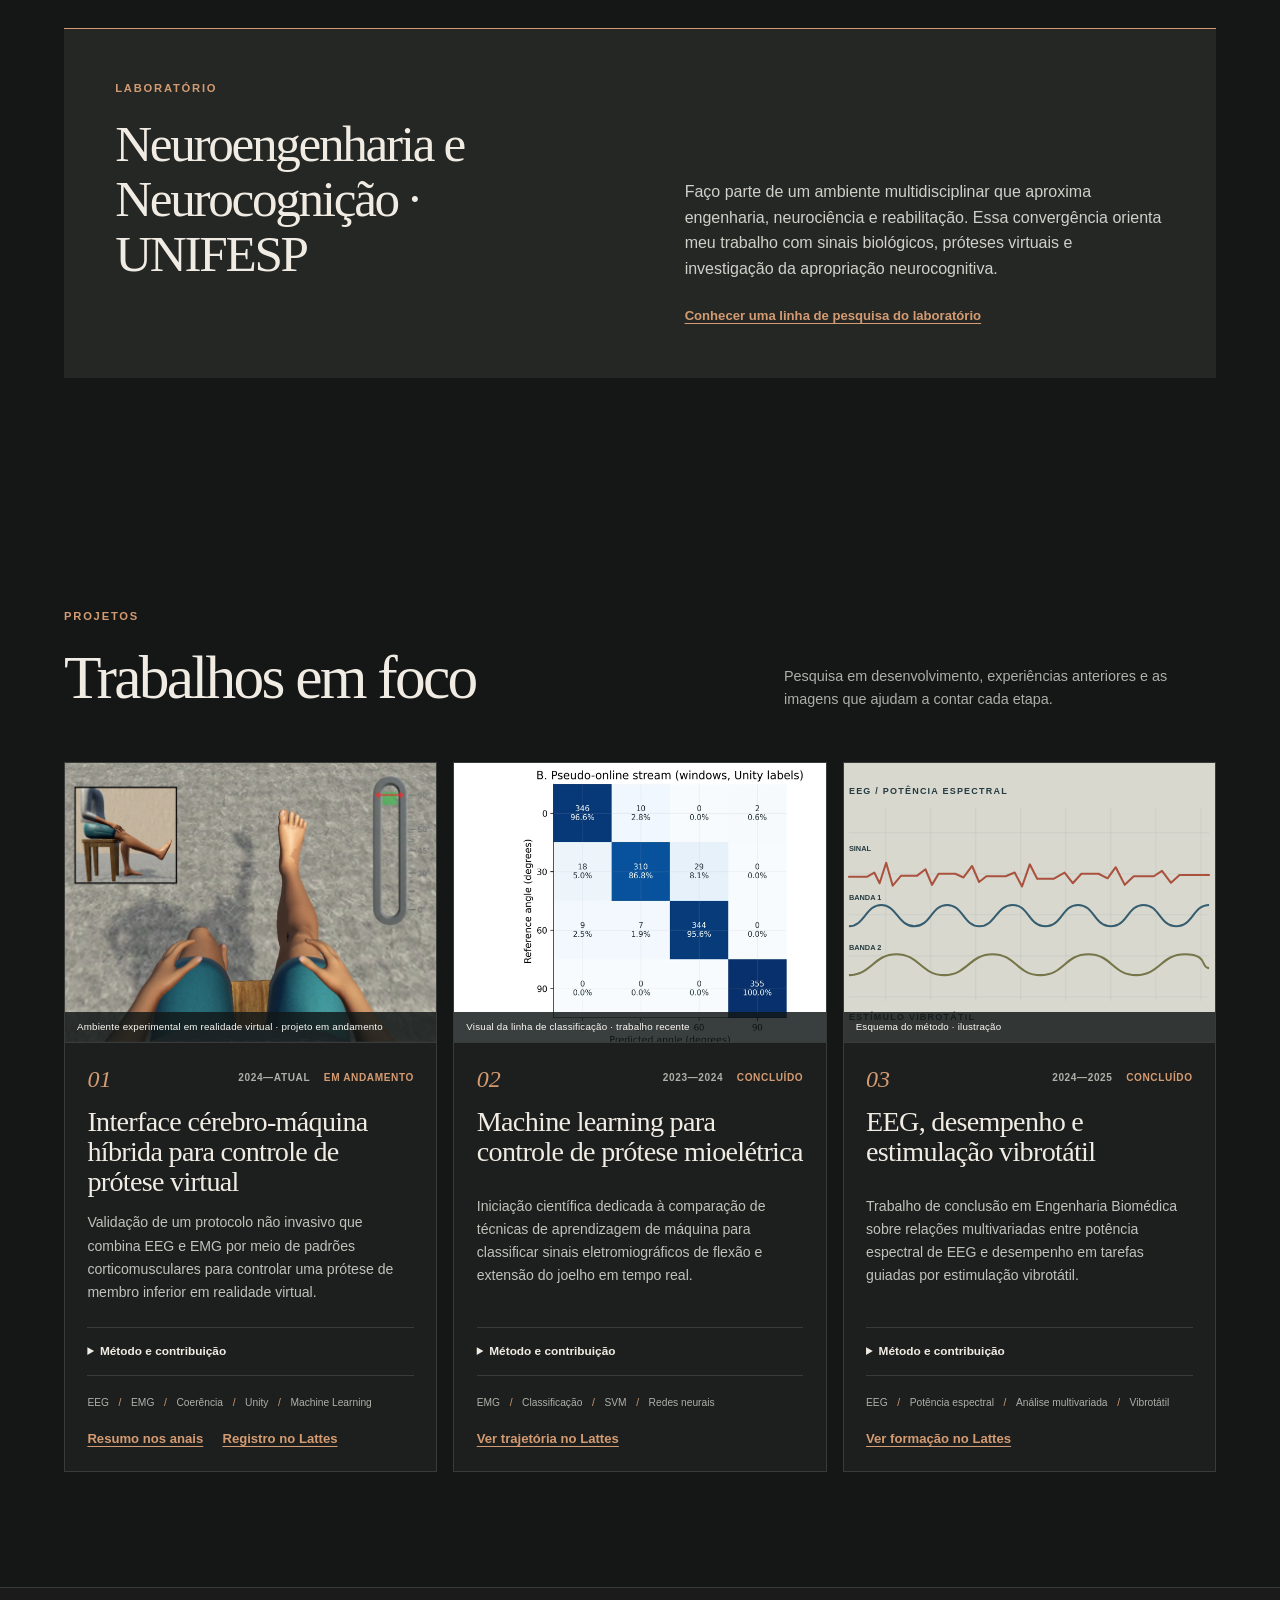
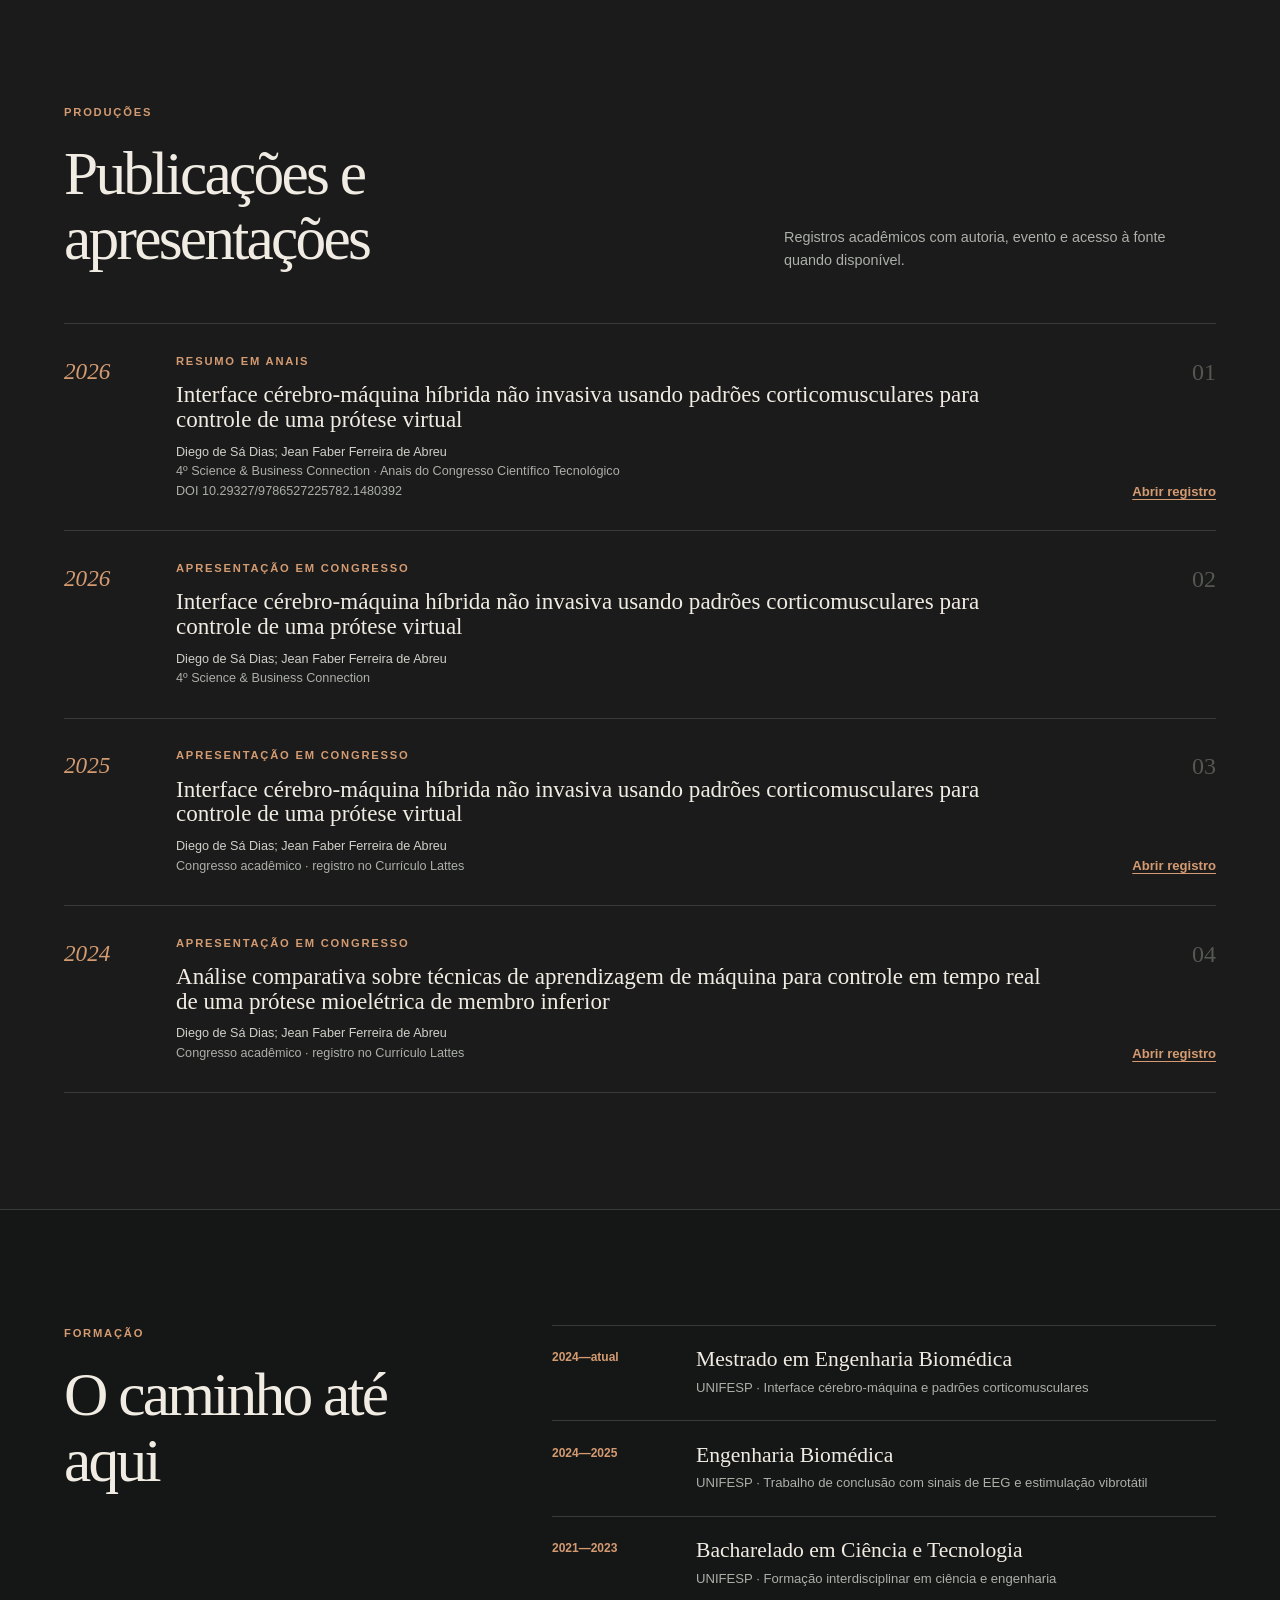
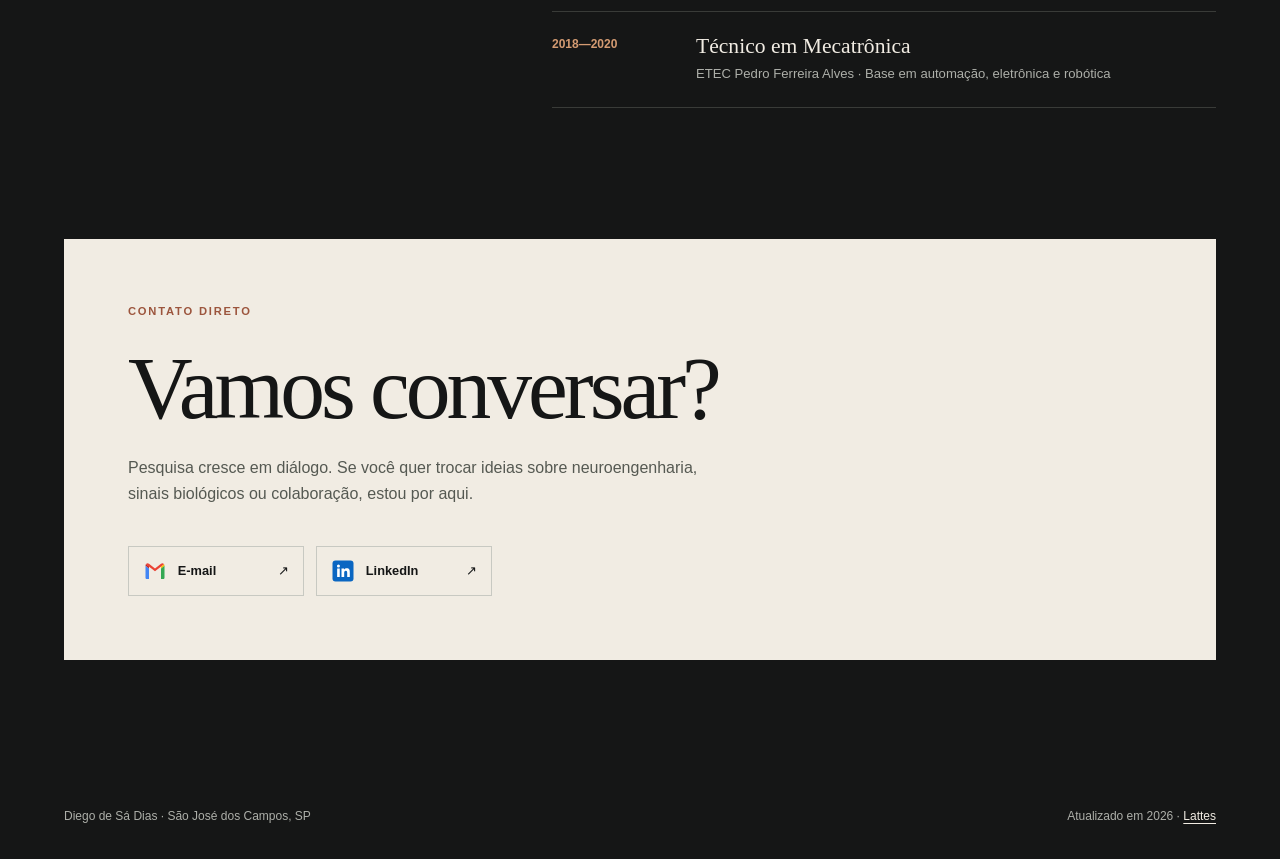
==== commit 94250e3b: "design: apresenta pesquisa com imagens e contatos visuais" ====
--- a/index.html
+++ b/index.html
@@ -3,7 +3,7 @@
   <head>
     <meta charset="utf-8" />
     <meta name="viewport" content="width=device-width, initial-scale=1" />
-    <meta name="theme-color" content="#071116" />
+    <meta name="theme-color" content="#151616" />
     <meta
       name="description"
       content="Portfólio acadêmico de Diego de Sá Dias: neuroengenharia, interfaces cérebro-máquina, EEG, EMG, machine learning e realidade virtual."
@@ -11,7 +11,7 @@
     <link
       rel="icon"
       type="image/svg+xml"
-      href="data:image/svg+xml,%3Csvg xmlns='http://www.w3.org/2000/svg' viewBox='0 0 32 32'%3E%3Crect width='32' height='32' rx='7' fill='%23071116'/%3E%3Cpath d='M4 17h5l2-7 4 14 3-10 2 3h8' fill='none' stroke='%235eead4' stroke-width='2.5' stroke-linecap='round' stroke-linejoin='round'/%3E%3C/svg%3E"
+      href="data:image/svg+xml,%3Csvg xmlns='http://www.w3.org/2000/svg' viewBox='0 0 32 32'%3E%3Crect width='32' height='32' rx='5' fill='%23151616'/%3E%3Ctext x='5' y='23' fill='%23f1ece3' font-family='Georgia' font-size='20'%3EDS%3C/text%3E%3C/svg%3E"
     />
     <title>Diego de Sá Dias — Portfólio acadêmico</title>
     <script>document.documentElement.classList.add("js");</script>
@@ -34,55 +34,45 @@
       </nav>
 
       <div class="header-contact" aria-label="Contatos rápidos">
-        <a href="mailto:diego.sa.dias11@gmail.com">E-mail</a>
-        <a href="https://www.linkedin.com/in/engenheiro-diego-de-sa-dias" target="_blank" rel="noreferrer">LinkedIn</a>
+        <a href="mailto:diego.sa.dias11@gmail.com" aria-label="Enviar e-mail para Diego"><img src="assets/icons/gmail.svg" alt="" /> <span>E-mail</span></a>
+        <a href="https://www.linkedin.com/in/engenheiro-diego-de-sa-dias" target="_blank" rel="noreferrer" aria-label="Abrir LinkedIn de Diego"><img src="assets/icons/linkedin.svg" alt="" /> <span>LinkedIn</span></a>
       </div>
     </header>
 
     <main id="conteudo">
       <section class="hero section-shell" aria-labelledby="hero-title">
         <div class="hero-copy reveal">
-          <p class="eyebrow"><span class="signal-dot" aria-hidden="true"></span>Engenheiro biomédico · pesquisador CNPq</p>
-          <h1 id="hero-title">Sinais biológicos.<br /><em>Movimento com intenção.</em></h1>
+          <p class="eyebrow">Diego de Sá Dias <span aria-hidden="true">/</span> Portfólio acadêmico</p>
+          <h1 id="hero-title">Entre o cérebro<br />e o <em>movimento.</em></h1>
           <p class="hero-summary">
-            Investigo como sinais de EEG e EMG podem tornar o controle de próteses e os protocolos de reabilitação mais naturais, combinando neuroengenharia, análise de dados, machine learning e realidade virtual.
+            Sou engenheiro biomédico e mestrando na UNIFESP. Trabalho com EEG, EMG e realidade virtual para investigar novas formas de controlar próteses e apoiar a reabilitação.
           </p>
 
           <div class="hero-actions" aria-label="Links de contato e perfis">
-            <a class="button button-primary" href="mailto:diego.sa.dias11@gmail.com">diego.sa.dias11@gmail.com</a>
-            <a class="button button-secondary" href="https://www.linkedin.com/in/engenheiro-diego-de-sa-dias" target="_blank" rel="noreferrer">LinkedIn</a>
+            <a class="contact-tile" href="mailto:diego.sa.dias11@gmail.com"><img src="assets/icons/gmail.svg" alt="" /><span><small>Escreva para mim</small><strong>diego.sa.dias11@gmail.com</strong></span><span class="tile-arrow" aria-hidden="true">↗</span></a>
+            <a class="contact-tile" href="https://www.linkedin.com/in/engenheiro-diego-de-sa-dias" target="_blank" rel="noreferrer"><img src="assets/icons/linkedin.svg" alt="" /><span><small>Vamos conversar</small><strong>LinkedIn</strong></span><span class="tile-arrow" aria-hidden="true">↗</span></a>
           </div>
 
           <div class="profile-links" aria-label="Perfis acadêmicos e técnicos">
-            <a href="http://lattes.cnpq.br/0442024321574103" target="_blank" rel="noreferrer">Currículo Lattes</a>
-            <a href="https://github.com/diego-1101" target="_blank" rel="noreferrer">GitHub</a>
+            <a href="http://lattes.cnpq.br/0442024321574103" target="_blank" rel="noreferrer"><img src="assets/icons/lattes.svg" alt="" /> Currículo Lattes</a>
+            <a href="https://github.com/diego-1101" target="_blank" rel="noreferrer"><img src="assets/icons/github.svg" alt="" /> GitHub</a>
             <span>São José dos Campos, SP</span>
           </div>
         </div>
 
-        <aside class="hero-portrait reveal" aria-label="Perfil e formação atual">
+        <figure class="hero-portrait reveal">
           <div class="portrait-frame">
             <img src="assets/images/diego-profile.png" alt="Retrato de Diego de Sá Dias" width="270" height="480" />
-            <div class="portrait-caption">
-              <span>UNIFESP</span>
-              <span>Mestrado em Engenharia Biomédica</span>
-            </div>
           </div>
-
-          <ol class="signal-chain" aria-label="Fluxo principal da pesquisa">
-            <li><span>01</span><strong>EEG</strong><small>atividade cortical</small></li>
-            <li><span>02</span><strong>EMG</strong><small>atividade muscular</small></li>
-            <li><span>03</span><strong>Modelo</strong><small>análise e classificação</small></li>
-            <li><span>04</span><strong>Prótese virtual</strong><small>controle e feedback</small></li>
-          </ol>
-        </aside>
+          <figcaption class="portrait-caption"><strong>Diego de Sá Dias</strong><span>Laboratório de Neuroengenharia e Neurocognição · UNIFESP</span></figcaption>
+        </figure>
       </section>
 
       <section class="research-band" aria-labelledby="research-title">
         <div class="section-shell research-layout">
           <div class="section-heading reveal">
-            <p class="section-index">01 / Pesquisa</p>
-            <h2 id="research-title">Na fronteira entre intenção neural e movimento</h2>
+            <p class="section-index">Pesquisa atual</p>
+            <h2 id="research-title">Da atividade cerebral ao gesto.</h2>
           </div>
 
           <div class="research-copy reveal">
@@ -104,11 +94,6 @@
 
       <section class="lab-section section-shell" aria-labelledby="lab-title">
         <div class="lab-card reveal">
-          <div class="lab-signal" aria-hidden="true">
-            <svg viewBox="0 0 520 120" role="presentation">
-              <path d="M0 65h76l12-6 10 12 12-50 18 91 17-66 15 19h50l11-9 11 17 19-34 17 26h52l10-8 15 15 20-48 17 78 19-57 13 20h88" />
-            </svg>
-          </div>
           <div>
             <p class="section-index">Laboratório</p>
             <h2 id="lab-title">Neuroengenharia e Neurocognição · UNIFESP</h2>
@@ -123,10 +108,10 @@
       <section class="projects-section section-shell" id="projetos" aria-labelledby="projects-title">
         <div class="section-heading section-heading-row reveal">
           <div>
-            <p class="section-index">02 / Projetos</p>
-            <h2 id="projects-title">Estante de pesquisa</h2>
+            <p class="section-index">Projetos</p>
+            <h2 id="projects-title">Trabalhos em foco</h2>
           </div>
-          <p>Projetos organizados como módulos: problema, método, contribuição e referências em um mesmo lugar.</p>
+          <p>Pesquisa em desenvolvimento, experiências anteriores e as imagens que ajudam a contar cada etapa.</p>
         </div>
 
         <div class="project-shelf" id="projects-grid" aria-live="polite"></div>
@@ -137,7 +122,7 @@
         <div class="section-shell">
           <div class="section-heading section-heading-row reveal">
             <div>
-              <p class="section-index">03 / Produções</p>
+              <p class="section-index">Produções</p>
               <h2 id="outputs-title">Publicações e apresentações</h2>
             </div>
             <p>Registros acadêmicos com autoria, evento e acesso à fonte quando disponível.</p>
@@ -149,8 +134,8 @@
 
       <section class="education-section section-shell" id="formacao" aria-labelledby="education-title">
         <div class="section-heading reveal">
-          <p class="section-index">04 / Formação</p>
-          <h2 id="education-title">Uma trajetória construída em camadas</h2>
+          <p class="section-index">Formação</p>
+          <h2 id="education-title">O caminho até aqui</h2>
         </div>
 
         <ol class="education-timeline reveal">
@@ -176,10 +161,11 @@
       <section class="contact-section section-shell" id="contato" aria-labelledby="contact-title">
         <div class="contact-panel reveal">
           <p class="section-index">Contato direto</p>
-          <h2 id="contact-title">Quer conversar sobre neuroengenharia, sinais biológicos ou colaboração em pesquisa?</h2>
+          <h2 id="contact-title">Vamos conversar?</h2>
+          <p>Pesquisa cresce em diálogo. Se você quer trocar ideias sobre neuroengenharia, sinais biológicos ou colaboração, estou por aqui.</p>
           <div class="contact-lines">
-            <a href="mailto:diego.sa.dias11@gmail.com">diego.sa.dias11@gmail.com</a>
-            <a href="https://www.linkedin.com/in/engenheiro-diego-de-sa-dias" target="_blank" rel="noreferrer">linkedin.com/in/engenheiro-diego-de-sa-dias</a>
+            <a href="mailto:diego.sa.dias11@gmail.com"><img src="assets/icons/gmail.svg" alt="" /> E-mail <span aria-hidden="true">↗</span></a>
+            <a href="https://www.linkedin.com/in/engenheiro-diego-de-sa-dias" target="_blank" rel="noreferrer"><img src="assets/icons/linkedin.svg" alt="" /> LinkedIn <span aria-hidden="true">↗</span></a>
           </div>
         </div>
       </section>
--- a/assets/css/styles.css
+++ b/assets/css/styles.css
@@ -1,1188 +1,204 @@
 :root {
   color-scheme: dark;
-  --ink: #f2f7f5;
-  --muted: #9fb1b5;
-  --muted-strong: #c7d3d2;
-  --background: #071116;
-  --surface: #0c1a21;
-  --surface-raised: #10252d;
-  --surface-soft: #0a171d;
-  --accent: #5eead4;
-  --accent-blue: #67a7ff;
-  --line: rgba(242, 247, 245, 0.12);
-  --line-strong: rgba(242, 247, 245, 0.25);
-  --max-width: 1280px;
-  --page-padding: clamp(1.25rem, 4vw, 4rem);
-  --section-space: clamp(5rem, 10vw, 9rem);
-  font-family: Aptos, "Segoe UI Variable", "Segoe UI", system-ui, sans-serif;
+  --background: #151616;
+  --surface: #1d1f1e;
+  --surface-2: #252725;
+  --paper: #f1ece3;
+  --muted: #adafa9;
+  --accent: #d49b72;
+  --line: #393b38;
+  --max-width: 1320px;
+  --page-padding: clamp(1.25rem, 5vw, 5rem);
+  --section-space: clamp(5rem, 9vw, 9rem);
+  font-family: "Segoe UI", Arial, sans-serif;
   font-synthesis: none;
 }
 
-* {
-  box-sizing: border-box;
-}
-
-html {
-  scroll-behavior: smooth;
-  background: var(--background);
-}
-
-body {
-  margin: 0;
-  min-width: 320px;
-  overflow-x: hidden;
-  color: var(--ink);
-  background:
-    radial-gradient(circle at 78% 9%, rgba(103, 167, 255, 0.08), transparent 25rem),
-    linear-gradient(180deg, #071116 0%, #071116 70%, #08151a 100%);
-  font-size: 1rem;
-  line-height: 1.65;
-  text-rendering: optimizeLegibility;
-  -webkit-font-smoothing: antialiased;
-}
-
-body::before {
-  position: fixed;
-  inset: 0;
-  z-index: -1;
-  pointer-events: none;
-  content: "";
-  opacity: 0.22;
-  background-image: linear-gradient(rgba(255, 255, 255, 0.018) 1px, transparent 1px);
-  background-size: 100% 6px;
-}
-
-a {
-  color: inherit;
-  text-decoration-thickness: 1px;
-  text-underline-offset: 0.25em;
-}
-
-a:hover {
-  color: var(--accent);
-}
-
-a:focus-visible,
-button:focus-visible {
-  outline: 2px solid var(--accent);
-  outline-offset: 4px;
-}
-
-img,
-svg {
-  display: block;
-  max-width: 100%;
-}
-
-h1,
-h2,
-h3,
-p {
-  margin-top: 0;
-}
-
-h1,
-h2,
-h3 {
-  line-height: 1.08;
-}
-
-.skip-link {
-  position: fixed;
-  top: 0.75rem;
-  left: 0.75rem;
-  z-index: 100;
-  padding: 0.75rem 1rem;
-  color: var(--background);
-  background: var(--accent);
-  transform: translateY(-160%);
-}
-
-.skip-link:focus {
-  transform: translateY(0);
-}
-
-.section-shell {
-  width: min(100%, calc(var(--max-width) + var(--page-padding) * 2));
-  margin-inline: auto;
-  padding-inline: var(--page-padding);
-}
-
-.site-header {
-  position: sticky;
-  top: 0;
-  z-index: 30;
-  display: grid;
-  grid-template-columns: minmax(12rem, 1fr) auto minmax(12rem, 1fr);
-  align-items: center;
-  min-height: 4.75rem;
-  padding: 0.6rem var(--page-padding);
-  border-bottom: 1px solid var(--line);
-  background: rgba(7, 17, 22, 0.88);
-  backdrop-filter: blur(18px);
-}
-
-.brand {
-  display: inline-flex;
-  align-items: center;
-  gap: 0.75rem;
-  width: fit-content;
-  text-decoration: none;
-}
-
-.brand-mark {
-  display: grid;
-  width: 2.25rem;
-  height: 2.25rem;
-  place-items: center;
-  border: 1px solid var(--line-strong);
-  border-radius: 50%;
-  color: var(--accent);
-  font-size: 0.75rem;
-  font-weight: 750;
-  letter-spacing: 0.08em;
-}
-
-.brand-name {
-  font-size: 0.9rem;
-  font-weight: 650;
-  letter-spacing: 0.01em;
-}
-
-.mode-nav {
-  display: flex;
-  gap: 0.25rem;
-  padding: 0.25rem;
-  border: 1px solid var(--line);
-  border-radius: 999px;
-  background: rgba(255, 255, 255, 0.025);
-}
-
-.mode-nav a {
-  min-width: 6.5rem;
-  padding: 0.55rem 0.8rem;
-  border-radius: 999px;
-  color: var(--muted);
-  font-size: 0.85rem;
-  line-height: 1.2;
-  text-align: center;
-  text-decoration: none;
-}
-
-.mode-nav a.is-active {
-  color: var(--background);
-  background: var(--ink);
-}
-
-.header-contact {
-  display: flex;
-  justify-content: flex-end;
-  gap: 1.25rem;
-  font-size: 0.82rem;
-}
-
-.header-contact a {
-  text-decoration: none;
-}
-
-.hero {
-  display: grid;
-  grid-template-columns: minmax(0, 1.12fr) minmax(25rem, 0.88fr);
-  gap: clamp(3rem, 7vw, 7rem);
-  min-height: calc(100svh - 4.75rem);
-  padding-top: clamp(4rem, 8vw, 7rem);
-  padding-bottom: clamp(4rem, 7vw, 6rem);
-}
-
-.hero-copy {
-  align-self: center;
-}
-
-.eyebrow,
-.section-index,
-.output-type {
-  color: var(--accent);
-  font-size: 0.76rem;
-  font-weight: 700;
-  letter-spacing: 0.14em;
-  text-transform: uppercase;
-}
-
-.eyebrow {
-  display: flex;
-  align-items: center;
-  gap: 0.65rem;
-  margin-bottom: 1.5rem;
-}
-
-.signal-dot {
-  width: 0.55rem;
-  height: 0.55rem;
-  border-radius: 50%;
-  background: var(--accent);
-  box-shadow: 0 0 0 0.3rem rgba(94, 234, 212, 0.12), 0 0 1.4rem rgba(94, 234, 212, 0.65);
-}
-
-.signal-dot-blue {
-  background: var(--accent-blue);
-  box-shadow: 0 0 0 0.3rem rgba(103, 167, 255, 0.12), 0 0 1.4rem rgba(103, 167, 255, 0.65);
-}
-
-.hero h1,
-.professional-hero h1 {
-  max-width: 12ch;
-  margin-bottom: 2rem;
-  font-size: clamp(3.4rem, 7vw, 7.8rem);
-  font-weight: 620;
-  letter-spacing: -0.065em;
-}
-
-.hero h1 em,
-.professional-hero h1 em {
-  color: var(--accent);
-  font-family: Georgia, "Times New Roman", serif;
-  font-weight: 400;
-}
-
-.hero-summary {
-  max-width: 44rem;
-  margin-bottom: 2rem;
-  color: var(--muted-strong);
-  font-size: clamp(1.06rem, 1.7vw, 1.28rem);
-  line-height: 1.65;
-}
-
-.hero-actions {
-  display: flex;
-  flex-wrap: wrap;
-  gap: 0.75rem;
-  margin: 2rem 0 1.5rem;
-}
-
-.button {
-  display: inline-flex;
-  align-items: center;
-  justify-content: center;
-  min-height: 3rem;
-  padding: 0.7rem 1rem;
-  border: 1px solid transparent;
-  border-radius: 0.3rem;
-  font-size: 0.88rem;
-  font-weight: 700;
-  line-height: 1.25;
-  text-align: center;
-  text-decoration: none;
-  transition: color 180ms ease, background-color 180ms ease, border-color 180ms ease, transform 180ms ease;
-}
-
-.button:hover {
-  transform: translateY(-2px);
-}
-
-.button-primary {
-  color: #06120f;
-  background: var(--accent);
-}
-
-.button-primary:hover {
-  color: #06120f;
-  background: #8cf2e2;
-}
-
-.button-secondary {
-  border-color: var(--line-strong);
-  color: var(--ink);
-  background: transparent;
-}
-
-.button-secondary:hover {
-  border-color: var(--accent);
-  color: var(--accent);
-}
-
-.profile-links {
-  display: flex;
-  flex-wrap: wrap;
-  gap: 0.55rem 1.5rem;
-  color: var(--muted);
-  font-size: 0.82rem;
-}
-
-.profile-links a {
-  color: var(--muted-strong);
-}
-
-.hero-portrait {
-  display: grid;
-  grid-template-columns: minmax(11rem, 0.78fr) minmax(12rem, 1fr);
-  align-items: end;
-  gap: 1.5rem;
-}
-
-.portrait-frame {
-  position: relative;
-  align-self: center;
-  padding: 0.65rem;
-  border: 1px solid var(--line);
-  background: var(--surface);
-}
-
-.portrait-frame::before {
-  position: absolute;
-  top: -0.65rem;
-  left: -0.65rem;
-  width: 3.5rem;
-  height: 3.5rem;
-  border-top: 1px solid var(--accent);
-  border-left: 1px solid var(--accent);
-  content: "";
-}
-
-.portrait-frame img {
-  width: 100%;
-  aspect-ratio: 9 / 13;
-  object-fit: cover;
-  object-position: 50% 16%;
-  filter: saturate(0.82) contrast(1.04);
-}
-
-.portrait-caption {
-  display: grid;
-  gap: 0.2rem;
-  padding-top: 0.75rem;
-  font-size: 0.68rem;
-  line-height: 1.35;
-  text-transform: uppercase;
-}
-
-.portrait-caption span:first-child {
-  color: var(--accent);
-  font-weight: 800;
-  letter-spacing: 0.12em;
-}
-
-.portrait-caption span:last-child {
-  color: var(--muted);
-}
-
-.signal-chain {
-  position: relative;
-  display: grid;
-  align-content: center;
-  gap: 0;
-  margin: 0;
-  padding: 0;
-  list-style: none;
-}
-
-.signal-chain::before {
-  position: absolute;
-  top: 2.2rem;
-  bottom: 2.2rem;
-  left: 1.05rem;
-  width: 1px;
-  background: linear-gradient(var(--accent), var(--accent-blue));
-  content: "";
-}
-
-.signal-chain li {
-  position: relative;
-  display: grid;
-  grid-template-columns: 2.1rem 1fr;
-  padding: 1.1rem 0;
-}
-
-.signal-chain li > span {
-  z-index: 1;
-  display: grid;
-  width: 2.1rem;
-  height: 2.1rem;
-  place-items: center;
-  border: 1px solid var(--line-strong);
-  border-radius: 50%;
-  color: var(--accent);
-  background: var(--background);
-  font-size: 0.64rem;
-  font-variant-numeric: tabular-nums;
-}
-
-.signal-chain strong,
-.signal-chain small {
-  grid-column: 2;
-  padding-left: 0.85rem;
-}
-
-.signal-chain strong {
-  align-self: end;
-  margin-top: -2rem;
-  font-size: 0.95rem;
-}
-
-.signal-chain small {
-  color: var(--muted);
-  font-size: 0.76rem;
-}
-
-.research-band {
-  padding-block: var(--section-space);
-  border-block: 1px solid var(--line);
-  background: var(--surface-soft);
-}
-
-.research-layout {
-  display: grid;
-  grid-template-columns: minmax(18rem, 0.78fr) minmax(0, 1.22fr);
-  gap: clamp(3rem, 8vw, 8rem);
-}
-
-.section-heading h2,
-.lab-card h2,
-.contact-panel h2 {
-  max-width: 16ch;
-  margin-bottom: 0;
-  font-size: clamp(2.25rem, 4.8vw, 4.6rem);
-  font-weight: 580;
-  letter-spacing: -0.045em;
-}
-
-.section-index {
-  margin-bottom: 1.1rem;
-}
-
-.research-copy {
-  max-width: 47rem;
-  color: var(--muted);
-}
-
-.research-copy .lead {
-  color: var(--ink);
-  font-size: clamp(1.25rem, 2.4vw, 1.75rem);
-  line-height: 1.45;
-}
-
-.research-facts {
-  display: grid;
-  gap: 0;
-  margin-top: 3rem;
-  border-top: 1px solid var(--line);
-}
-
-.research-facts div {
-  display: grid;
-  grid-template-columns: 8rem 1fr;
-  gap: 1rem;
-  padding-block: 1rem;
-  border-bottom: 1px solid var(--line);
-}
-
-.research-facts dt {
-  color: var(--muted);
-  font-size: 0.78rem;
-  font-weight: 700;
-  text-transform: uppercase;
-}
-
-.research-facts dd {
-  margin: 0;
-  color: var(--muted-strong);
-}
-
-.lab-section,
-.projects-section,
-.education-section,
-.contact-section {
-  padding-block: var(--section-space);
-}
-
-.lab-card {
-  position: relative;
-  display: grid;
-  grid-template-columns: minmax(18rem, 1fr) minmax(20rem, 0.9fr);
-  gap: 2.5rem 6rem;
-  overflow: hidden;
-  padding: clamp(2rem, 5vw, 4.5rem);
-  border: 1px solid var(--line);
-  background: linear-gradient(135deg, var(--surface-raised), #0b1c23);
-}
-
-.lab-card::after {
-  position: absolute;
-  right: -5rem;
-  bottom: -8rem;
-  width: 20rem;
-  height: 20rem;
-  border: 1px solid rgba(94, 234, 212, 0.11);
-  border-radius: 50%;
-  box-shadow: 0 0 0 3rem rgba(94, 234, 212, 0.025), 0 0 0 6rem rgba(94, 234, 212, 0.02);
-  content: "";
-}
-
-.lab-card > * {
-  position: relative;
-  z-index: 1;
-}
-
-.lab-card h2 {
-  max-width: 12ch;
-  font-size: clamp(2.1rem, 4vw, 3.8rem);
-}
-
-.lab-card > p {
-  align-self: end;
-  margin: 0;
-  color: var(--muted-strong);
-  font-size: 1.08rem;
-}
-
-.lab-card > .text-link {
-  grid-column: 2;
-  width: fit-content;
-}
-
-.lab-signal {
-  position: absolute;
-  inset: auto 0 2rem;
-  z-index: 0;
-  opacity: 0.13;
-}
-
-.lab-signal path {
-  fill: none;
-  stroke: var(--accent);
-  stroke-linecap: round;
-  stroke-linejoin: round;
-  stroke-width: 2;
-}
-
-.section-heading-row {
-  display: flex;
-  align-items: end;
-  justify-content: space-between;
-  gap: 3rem;
-  margin-bottom: clamp(2.5rem, 5vw, 4rem);
-}
-
-.section-heading-row > p {
-  max-width: 34rem;
-  margin-bottom: 0.4rem;
-  color: var(--muted);
-}
-
-.project-shelf {
-  position: relative;
-  display: grid;
-  grid-template-columns: repeat(2, minmax(0, 1fr));
-  gap: 1px;
-  border: 1px solid var(--line);
-  background: var(--line);
-}
-
-.project-shelf::after {
-  position: absolute;
-  right: -1px;
-  bottom: -0.65rem;
-  left: -1px;
-  height: 0.65rem;
-  border: 1px solid var(--line);
-  border-top: 0;
-  background: linear-gradient(180deg, rgba(94, 234, 212, 0.08), transparent);
-  content: "";
-}
-
-.project-card {
-  display: flex;
-  min-height: 34rem;
-  flex-direction: column;
-  padding: clamp(1.5rem, 3vw, 2.5rem);
-  background: var(--surface);
-  transition: background-color 200ms ease;
-}
-
-.project-card:hover,
-.project-card:focus-within {
-  background: var(--surface-raised);
-}
-
-.project-card-featured {
-  grid-row: span 2;
-  min-height: 44rem;
-  background:
-    linear-gradient(180deg, rgba(94, 234, 212, 0.06), transparent 45%),
-    var(--surface);
-}
-
-.project-topline,
-.project-meta,
-.project-links {
-  display: flex;
-  align-items: center;
-  justify-content: space-between;
-  gap: 1rem;
-}
-
-.project-number {
-  color: var(--accent);
-  font-family: Georgia, serif;
-  font-size: 2.2rem;
-  font-style: italic;
-}
-
-.project-meta {
-  justify-content: flex-end;
-  color: var(--muted);
-  font-size: 0.73rem;
-  letter-spacing: 0.08em;
-  text-transform: uppercase;
-}
-
-.project-status {
-  padding-left: 1rem;
-  border-left: 1px solid var(--line-strong);
-}
-
-.project-title {
-  max-width: 18ch;
-  margin: clamp(2.5rem, 6vw, 5rem) 0 1.5rem;
-  font-size: clamp(1.65rem, 3vw, 2.8rem);
-  font-weight: 600;
-  letter-spacing: -0.035em;
-}
-
-.project-summary {
-  max-width: 42rem;
-  color: var(--muted-strong);
-}
-
-.project-contributions {
-  display: grid;
-  gap: 0.7rem;
-  margin: 1rem 0 2rem;
-  padding: 1.25rem 0 0;
-  border-top: 1px solid var(--line);
-  color: var(--muted);
-  list-style: none;
-}
-
-.project-contributions li {
-  position: relative;
-  padding-left: 1.1rem;
-}
-
-.project-contributions li::before {
-  position: absolute;
-  top: 0.68em;
-  left: 0;
-  width: 0.35rem;
-  height: 1px;
-  background: var(--accent);
-  content: "";
-}
-
-.project-footer {
-  display: grid;
-  gap: 1.5rem;
-  margin-top: auto;
-}
-
-.tag-list {
-  display: flex;
-  flex-wrap: wrap;
-  gap: 0.45rem;
-  margin: 0;
-  padding: 0;
-  list-style: none;
-}
-
-.tag-list li {
-  padding: 0.35rem 0.58rem;
-  border: 1px solid var(--line);
-  border-radius: 0.25rem;
-  color: var(--muted-strong);
-  font-size: 0.72rem;
-}
-
-.project-links {
-  justify-content: flex-start;
-  flex-wrap: wrap;
-}
-
-.text-link {
-  color: var(--accent);
-  font-size: 0.82rem;
-  font-weight: 700;
-  text-decoration-color: rgba(94, 234, 212, 0.45);
-}
-
-.outputs-section {
-  padding-block: var(--section-space);
-  border-block: 1px solid var(--line);
-  background: #0a171c;
-}
-
-.outputs-list {
-  border-top: 1px solid var(--line-strong);
-}
-
-.output-item {
-  display: grid;
-  grid-template-columns: 7rem minmax(0, 1fr) 9rem;
-  gap: 2rem;
-  padding-block: 2rem;
-  border-bottom: 1px solid var(--line);
-}
-
-.output-year {
-  color: var(--accent);
-  font-family: Georgia, serif;
-  font-size: 1.65rem;
-  font-style: italic;
-  font-variant-numeric: tabular-nums;
-}
-
-.output-type {
-  margin-bottom: 0.75rem;
-}
-
-.output-title {
-  max-width: 55rem;
-  margin-bottom: 0.8rem;
-  font-size: clamp(1.2rem, 2.2vw, 1.75rem);
-  font-weight: 600;
-  letter-spacing: -0.02em;
-}
-
-.output-authors,
-.output-venue,
-.output-doi {
-  margin-bottom: 0.15rem;
-  color: var(--muted);
-  font-size: 0.88rem;
-}
-
-.output-authors {
-  color: var(--muted-strong);
-}
-
-.output-action {
-  display: flex;
-  flex-direction: column;
-  align-items: flex-end;
-  justify-content: space-between;
-  gap: 1rem;
-}
-
-.output-index {
-  color: var(--line-strong);
-  font-size: 2rem;
-  font-weight: 700;
-}
-
-.education-section {
-  display: grid;
-  grid-template-columns: minmax(18rem, 0.72fr) minmax(0, 1.28fr);
-  gap: clamp(3rem, 8vw, 8rem);
-}
-
-.education-timeline {
-  margin: 0;
-  padding: 0;
-  border-top: 1px solid var(--line-strong);
-  list-style: none;
-}
-
-.education-timeline li {
-  display: grid;
-  grid-template-columns: 9rem 1fr;
-  gap: 1.5rem;
-  padding: 1.6rem 0;
-  border-bottom: 1px solid var(--line);
-}
-
-.timeline-year {
-  color: var(--accent);
-  font-size: 0.8rem;
-  font-weight: 700;
-  letter-spacing: 0.05em;
-}
-
-.education-timeline h3 {
-  margin-bottom: 0.4rem;
-  font-size: 1.15rem;
-  font-weight: 650;
-}
-
-.education-timeline p {
-  margin-bottom: 0;
-  color: var(--muted);
-}
-
-.contact-section {
-  padding-top: 2rem;
-}
-
-.contact-panel {
-  position: relative;
-  overflow: hidden;
-  padding: clamp(2.25rem, 6vw, 5.5rem);
-  border: 1px solid var(--line);
-  background:
-    radial-gradient(circle at 90% 50%, rgba(94, 234, 212, 0.12), transparent 18rem),
-    var(--surface-raised);
-}
-
-.contact-panel::before {
-  position: absolute;
-  top: 0;
-  left: 0;
-  width: 0.25rem;
-  height: 100%;
-  background: linear-gradient(var(--accent), var(--accent-blue));
-  content: "";
-}
-
-.contact-panel h2 {
-  max-width: 19ch;
-}
-
-.contact-lines {
-  display: flex;
-  flex-wrap: wrap;
-  gap: 1rem 2rem;
-  margin-top: 2.5rem;
-}
-
-.contact-lines a {
-  color: var(--accent);
-  font-size: clamp(0.9rem, 1.8vw, 1.15rem);
-  overflow-wrap: anywhere;
-}
-
-.site-footer {
-  display: flex;
-  justify-content: space-between;
-  gap: 2rem;
-  padding-top: 2rem;
-  padding-bottom: 2rem;
-  border-top: 1px solid var(--line);
-  color: var(--muted);
-  font-size: 0.78rem;
-}
-
-.site-footer p {
-  margin-bottom: 0;
-}
-
-.professional-main {
-  min-height: calc(100svh - 9rem);
-}
-
-.professional-hero {
-  position: relative;
-  min-height: 68svh;
-  padding-top: clamp(6rem, 12vw, 10rem);
-  padding-bottom: 5rem;
-}
-
-.professional-hero h1 {
-  max-width: 11ch;
-}
-
-.professional-hero h1 em {
-  color: var(--accent-blue);
-}
-
-.professional-number {
-  position: absolute;
-  top: 1rem;
-  right: var(--page-padding);
-  margin: 0;
-  color: rgba(103, 167, 255, 0.08);
-  font-family: Georgia, serif;
-  font-size: clamp(10rem, 24vw, 22rem);
-  font-style: italic;
-  line-height: 1;
-  pointer-events: none;
-}
-
-.professional-track {
-  position: relative;
-  display: grid;
-  grid-template-columns: repeat(4, minmax(0, 1fr));
-  gap: 2rem;
-  padding-top: 2rem;
-  padding-bottom: 5rem;
-}
-
-.professional-track > div:not(.track-line) {
-  display: grid;
-  gap: 0.3rem;
-}
-
-.professional-track span {
-  color: var(--accent-blue);
-  font-size: 0.72rem;
-}
-
-.professional-track strong {
-  font-size: 1rem;
-}
-
-.professional-track small {
-  color: var(--muted);
-  font-size: 0.78rem;
-}
-
-.track-line {
-  position: absolute;
-  top: 0;
-  right: var(--page-padding);
-  left: var(--page-padding);
-  height: 1px;
-  background: linear-gradient(90deg, var(--accent-blue), var(--line));
-}
-
-.professional-footer {
-  margin-top: 3rem;
-}
-
-.error-page {
-  display: grid;
-  min-height: 100svh;
-  place-items: center;
-  padding: 2rem;
-}
-
-.error-panel {
-  max-width: 42rem;
-  padding: clamp(2rem, 6vw, 5rem);
-  border: 1px solid var(--line);
-  background: var(--surface);
-}
-
-.error-panel h1 {
-  margin-bottom: 1rem;
-  font-size: clamp(2.5rem, 7vw, 5rem);
-  letter-spacing: -0.05em;
-}
-
-.error-panel > p:not(.section-index) {
-  color: var(--muted);
-}
-
-.error-panel .button {
-  margin-top: 1.5rem;
-}
-
-.noscript-message {
-  padding: 1.5rem;
-  border: 1px solid var(--line);
-  color: var(--muted);
-}
-
-.js .reveal {
-  opacity: 0;
-  transform: translateY(12px);
-  transition: opacity 520ms ease, transform 520ms ease;
-}
-
-.js .reveal.is-visible {
-  opacity: 1;
-  transform: translateY(0);
-}
+*, *::before, *::after { box-sizing: border-box; }
+html { scroll-behavior: smooth; background: var(--background); }
+body { margin: 0; min-width: 320px; color: var(--paper); background: var(--background); font-size: 1rem; line-height: 1.6; -webkit-font-smoothing: antialiased; }
+a { color: inherit; text-underline-offset: .25em; }
+a:hover { color: var(--accent); }
+a:focus-visible, summary:focus-visible { outline: 2px solid var(--accent); outline-offset: 4px; }
+img, svg { display: block; max-width: 100%; }
+figure, h1, h2, h3, p { margin: 0; }
+h1, h2, h3 { line-height: 1.07; }
+::selection { color: #151616; background: #d49b72; }
+
+.skip-link { position: fixed; top: .75rem; left: .75rem; z-index: 50; padding: .75rem 1rem; transform: translateY(-160%); color: var(--background); background: var(--paper); }
+.skip-link:focus { transform: none; }
+.section-shell { width: min(100%, calc(var(--max-width) + var(--page-padding) * 2)); margin-inline: auto; padding-inline: var(--page-padding); }
+
+.site-header { display: grid; grid-template-columns: 1fr auto 1fr; align-items: center; gap: 1rem; min-height: 5.25rem; padding-inline: var(--page-padding); border-bottom: 1px solid var(--line); }
+.brand { display: inline-flex; align-items: center; gap: .85rem; width: fit-content; text-decoration: none; }
+.brand-mark { font-family: "Iowan Old Style", "Palatino Linotype", Georgia, serif; font-size: 1.6rem; font-weight: 600; letter-spacing: -.12em; }
+.brand-name { font-size: .83rem; font-weight: 700; letter-spacing: .02em; }
+.mode-nav { display: flex; align-items: center; gap: 2rem; height: 100%; }
+.mode-nav a { display: grid; align-items: center; height: 100%; border-bottom: 2px solid transparent; color: var(--muted); font-size: .8rem; font-weight: 600; text-decoration: none; }
+.mode-nav a.is-active { border-color: var(--accent); color: var(--paper); }
+.header-contact { display: flex; justify-content: flex-end; gap: 1.25rem; }
+.header-contact a { display: inline-flex; align-items: center; gap: .42rem; color: var(--muted); font-size: .76rem; font-weight: 600; text-decoration: none; }
+.header-contact a:hover { color: var(--paper); }
+.header-contact img { width: 1.15rem; height: 1.15rem; }
+
+.hero { display: grid; grid-template-columns: minmax(0, 1fr) minmax(14rem, 21rem); align-items: center; gap: clamp(2rem, 7vw, 7rem); min-height: min(47rem, calc(100svh - 5.25rem)); padding-top: clamp(4rem, 8vw, 7rem); padding-bottom: clamp(4rem, 8vw, 7rem); }
+.hero-copy { max-width: 50rem; }
+.eyebrow, .section-index, .output-type { color: var(--accent); font-size: .7rem; font-weight: 750; letter-spacing: .16em; text-transform: uppercase; }
+.eyebrow { margin-bottom: 1.7rem; }
+.eyebrow span { padding-inline: .4rem; color: var(--muted); }
+.hero h1, .professional-hero h1 { max-width: 12ch; font-family: "Iowan Old Style", "Palatino Linotype", "Book Antiqua", Georgia, serif; font-size: clamp(3.8rem, 6.5vw, 7rem); font-weight: 400; letter-spacing: -.055em; }
+.hero h1 em, .professional-hero h1 em { color: var(--accent); font-weight: 400; }
+.hero-summary { max-width: 41rem; margin-top: 1.8rem; color: #d0d0c9; font-size: clamp(1rem, 1.5vw, 1.2rem); line-height: 1.7; }
+.hero-actions { display: grid; grid-template-columns: repeat(2, minmax(0, 1fr)); gap: .65rem; max-width: 42rem; margin-top: 2.3rem; }
+.contact-tile { display: flex; align-items: center; gap: .75rem; min-width: 0; min-height: 4.5rem; padding: .7rem .85rem; border: 1px solid var(--line); text-decoration: none; transition: border-color .18s, background-color .18s; }
+.contact-tile:hover { border-color: #a47554; color: var(--paper); background: #20211f; }
+.contact-tile img { flex: none; width: 1.9rem; height: 1.9rem; }
+.contact-tile > span:nth-child(2) { display: grid; min-width: 0; }
+.contact-tile small { color: var(--muted); font-size: .67rem; line-height: 1.3; }
+.contact-tile strong { overflow: hidden; font-size: .78rem; font-weight: 700; text-overflow: ellipsis; white-space: nowrap; }
+.tile-arrow { align-self: flex-start; margin-left: auto; color: var(--accent); font-size: .9rem; }
+.profile-links { display: flex; align-items: center; flex-wrap: wrap; gap: .5rem 1.5rem; margin-top: 1.45rem; color: var(--muted); font-size: .73rem; }
+.profile-links a { display: inline-flex; align-items: center; gap: .35rem; text-decoration: none; }
+.profile-links img { width: 1rem; height: 1rem; }
+.hero-portrait { position: relative; align-self: center; width: 100%; max-width: 21rem; margin: 0; }
+.portrait-frame { padding: .55rem; background: #d6d3cc; }
+.portrait-frame img { width: 100%; height: auto; aspect-ratio: 3 / 4; object-fit: cover; object-position: 50% 8%; filter: saturate(.83) contrast(1.03); }
+.portrait-caption { display: grid; gap: .22rem; margin-top: .9rem; padding-left: .9rem; border-left: 2px solid var(--accent); font-size: .75rem; line-height: 1.45; }
+.portrait-caption strong { font-size: .82rem; }
+.portrait-caption span { color: var(--muted); }
+
+.research-band { padding-block: var(--section-space); border-block: 1px solid var(--line); background: #1a1b1a; }
+.research-layout { display: grid; grid-template-columns: minmax(15rem, .72fr) minmax(0, 1.28fr); gap: clamp(2.5rem, 8vw, 8rem); }
+.section-index { margin-bottom: 1.2rem; }
+.section-heading h2, .lab-card h2, .contact-panel h2 { max-width: 17ch; font-family: "Iowan Old Style", "Palatino Linotype", "Book Antiqua", Georgia, serif; font-size: clamp(2.6rem, 4.8vw, 4.8rem); font-weight: 400; letter-spacing: -.045em; }
+.research-copy { max-width: 44rem; color: var(--muted); }
+.research-copy > p + p { margin-top: 1.3rem; }
+.research-copy .lead { color: var(--paper); font-size: clamp(1.23rem, 2vw, 1.6rem); line-height: 1.5; }
+.research-facts { margin: 2.5rem 0 0; border-top: 1px solid var(--line); }
+.research-facts div { display: grid; grid-template-columns: 8rem 1fr; gap: 1rem; padding: .85rem 0; border-bottom: 1px solid var(--line); }
+.research-facts dt { color: var(--accent); font-size: .7rem; font-weight: 700; letter-spacing: .08em; text-transform: uppercase; }
+.research-facts dd { margin: 0; color: #d2d2cb; font-size: .88rem; }
+
+.lab-section, .projects-section, .education-section, .contact-section { padding-block: var(--section-space); }
+.lab-card { display: grid; grid-template-columns: minmax(16rem, 1fr) minmax(0, .95fr); align-items: end; gap: 1.5rem 4rem; padding: clamp(1.8rem, 4vw, 4rem); border-top: 1px solid var(--accent); background: var(--surface-2); }
+.lab-card h2 { max-width: 14ch; font-size: clamp(2.5rem, 4vw, 4rem); }
+.lab-card > p { color: #d0d0c9; font-size: 1rem; }
+.lab-card > .text-link { grid-column: 2; width: fit-content; }
+.text-link { color: var(--accent); font-size: .82rem; font-weight: 700; text-decoration-thickness: 1px; }
+.text-link:hover { color: var(--paper); }
+
+.section-heading-row { display: flex; align-items: end; justify-content: space-between; gap: 2rem; margin-bottom: clamp(2rem, 4vw, 3.5rem); }
+.section-heading-row > p { max-width: 27rem; color: var(--muted); font-size: .9rem; }
+.project-shelf { display: grid; grid-template-columns: repeat(3, minmax(0, 1fr)); gap: 1rem; }
+.project-card { display: flex; min-width: 0; flex-direction: column; border: 1px solid var(--line); background: var(--surface); }
+.project-media { position: relative; overflow: hidden; margin: 0; border-bottom: 1px solid var(--line); background: #d3d4cd; }
+.project-media img { width: 100%; aspect-ratio: 4 / 3; object-fit: cover; transition: transform .3s ease; }
+.project-card:hover .project-media img { transform: scale(1.025); }
+.project-card[data-project-id="ml-protese-mioeletrica"] .project-media img { object-position: 50% 5%; }
+.project-media-caption { position: absolute; right: 0; bottom: 0; left: 0; padding: .42rem .75rem; color: #fcfaf5; background: rgba(18, 23, 24, .83); font-size: .61rem; letter-spacing: .02em; }
+.project-topline { display: flex; align-items: center; justify-content: space-between; gap: 1rem; margin: 1.5rem 1.4rem 1rem; }
+.project-number { color: var(--accent); font-family: "Iowan Old Style", Georgia, serif; font-size: 1.5rem; font-style: italic; line-height: 1; }
+.project-meta { display: flex; flex-wrap: wrap; justify-content: flex-end; gap: .4rem .85rem; color: var(--muted); font-size: .63rem; font-weight: 650; letter-spacing: .06em; text-transform: uppercase; }
+.project-status { color: var(--accent); }
+.project-title { min-height: 4.6rem; margin: 0 1.4rem .9rem; font-family: "Iowan Old Style", "Palatino Linotype", Georgia, serif; font-size: clamp(1.6rem, 2.2vw, 2.15rem); font-weight: 400; letter-spacing: -.025em; }
+.project-summary { margin: 0 1.4rem 1.4rem; color: #c1c2bc; font-size: .88rem; line-height: 1.65; }
+.project-detail { margin: auto 1.4rem 0; border-top: 1px solid var(--line); color: var(--muted); }
+.project-detail summary { padding: .9rem 0; color: var(--paper); font-size: .74rem; font-weight: 700; cursor: pointer; }
+.project-detail summary:hover { color: var(--accent); }
+.project-contributions { display: grid; gap: .6rem; margin: 0 0 1rem; padding-left: 1rem; font-size: .75rem; line-height: 1.5; }
+.project-footer { display: grid; gap: 1rem; margin: 0 1.4rem 1.4rem; padding-top: 1.2rem; border-top: 1px solid var(--line); }
+.tag-list { display: flex; flex-wrap: wrap; gap: .35rem .6rem; margin: 0; padding: 0; color: var(--muted); font-size: .64rem; list-style: none; }
+.tag-list li + li::before { margin-right: .6rem; color: var(--accent); content: "/"; }
+.project-links { display: flex; flex-wrap: wrap; gap: .4rem 1.2rem; }
+
+.outputs-section { padding-block: var(--section-space); border-block: 1px solid var(--line); background: #1a1b1a; }
+.outputs-list { border-top: 1px solid var(--line); }
+.output-item { display: grid; grid-template-columns: 5rem minmax(0, 1fr) 8rem; gap: 2rem; padding-block: 1.8rem; border-bottom: 1px solid var(--line); }
+.output-year { color: var(--accent); font-family: "Iowan Old Style", Georgia, serif; font-size: 1.45rem; font-style: italic; }
+.output-type { margin-bottom: .7rem; }
+.output-title { max-width: 55rem; margin-bottom: .7rem; font-family: "Iowan Old Style", Georgia, serif; font-size: clamp(1.2rem, 1.8vw, 1.65rem); font-weight: 400; }
+.output-authors, .output-venue, .output-doi { color: var(--muted); font-size: .79rem; line-height: 1.55; }
+.output-authors { color: #d0d0c9; }
+.output-action { display: flex; flex-direction: column; align-items: flex-end; justify-content: space-between; gap: 1rem; }
+.output-index { color: #555751; font-family: Georgia, serif; font-size: 1.5rem; }
+
+.education-section { display: grid; grid-template-columns: minmax(16rem, .75fr) minmax(0, 1.25fr); gap: clamp(2.5rem, 7vw, 7rem); }
+.education-timeline { margin: 0; padding: 0; border-top: 1px solid var(--line); list-style: none; }
+.education-timeline li { display: grid; grid-template-columns: 8rem 1fr; gap: 1rem; padding: 1.4rem 0; border-bottom: 1px solid var(--line); }
+.timeline-year { color: var(--accent); font-size: .75rem; font-weight: 700; }
+.education-timeline h3 { margin-bottom: .35rem; font-family: "Iowan Old Style", Georgia, serif; font-size: 1.35rem; font-weight: 400; }
+.education-timeline p { color: var(--muted); font-size: .82rem; }
+
+.contact-section { padding-top: 1rem; }
+.contact-panel { padding: clamp(2rem, 5vw, 5rem); background: var(--paper); color: var(--background); }
+.contact-panel .section-index { color: #9c553d; }
+.contact-panel h2 { max-width: none; font-size: clamp(3.5rem, 7vw, 7rem); }
+.contact-panel > p:not(.section-index) { max-width: 37rem; margin-top: 1.2rem; color: #555952; }
+.contact-lines { display: flex; flex-wrap: wrap; gap: .75rem; margin-top: 2.5rem; }
+.contact-lines a { display: inline-flex; align-items: center; gap: .65rem; min-width: 11rem; padding: .75rem .9rem; border: 1px solid #c8c9c2; font-size: .8rem; font-weight: 750; text-decoration: none; }
+.contact-lines a:hover { border-color: #454943; color: var(--background); }
+.contact-lines img { width: 1.5rem; height: 1.5rem; }
+.contact-lines span { margin-left: auto; }
+.site-footer { display: flex; justify-content: space-between; gap: 2rem; padding-top: 2rem; padding-bottom: 2rem; color: var(--muted); font-size: .75rem; }
+.site-footer a { color: var(--paper); }
+
+.professional-main { min-height: calc(100svh - 9rem); }
+.professional-hero { position: relative; min-height: 65svh; padding-top: clamp(5rem, 11vw, 9rem); padding-bottom: 5rem; }
+.professional-hero h1 { max-width: 12ch; }
+.professional-hero .hero-actions { display: flex; flex-wrap: wrap; }
+.button { display: inline-flex; align-items: center; justify-content: center; min-height: 3rem; padding: .7rem 1.1rem; border: 1px solid var(--line); font-size: .82rem; font-weight: 700; text-decoration: none; }
+.button-primary { border-color: var(--paper); color: var(--background); background: var(--paper); }
+.button-primary:hover { color: var(--background); background: #d5cabe; }
+.button-secondary:hover { border-color: var(--accent); }
+.professional-number { position: absolute; top: 2rem; right: var(--page-padding); color: #262826; font-family: "Iowan Old Style", Georgia, serif; font-size: clamp(10rem, 24vw, 20rem); line-height: 1; pointer-events: none; }
+.professional-track { display: grid; grid-template-columns: repeat(4, 1fr); gap: 1.5rem; padding-top: 1.6rem; padding-bottom: 5rem; border-top: 1px solid var(--line); }
+.professional-track > div:not(.track-line) { display: grid; gap: .25rem; }
+.professional-track span { color: var(--accent); font-size: .7rem; }
+.professional-track strong { font-family: "Iowan Old Style", Georgia, serif; font-size: 1.3rem; font-weight: 400; }
+.professional-track small { color: var(--muted); font-size: .72rem; }
+.track-line { display: none; }
+.error-page { display: grid; min-height: 100svh; place-items: center; padding: 2rem; }
+.error-panel { max-width: 42rem; padding: clamp(2rem, 6vw, 5rem); border: 1px solid var(--line); }
+.error-panel h1 { margin-bottom: 1rem; font-family: "Iowan Old Style", Georgia, serif; font-size: clamp(3rem, 7vw, 5rem); font-weight: 400; }
+.error-panel > p:not(.section-index) { color: var(--muted); }
+.error-panel .button { margin-top: 1.5rem; }
+.noscript-message { padding: 1.5rem; border: 1px solid var(--line); color: var(--muted); }
 
 @media (max-width: 1050px) {
-  .site-header {
-    grid-template-columns: 1fr auto;
-  }
-
-  .mode-nav {
-    grid-column: 1 / -1;
-    grid-row: 2;
-    justify-self: center;
-    margin: 0.35rem 0;
-  }
-
-  .header-contact {
-    grid-column: 2;
-    grid-row: 1;
-  }
-
-  .hero {
-    grid-template-columns: 1fr;
-    min-height: auto;
-  }
-
-  .hero-copy {
-    max-width: 52rem;
-  }
-
-  .hero-portrait {
-    grid-template-columns: minmax(12rem, 16rem) 1fr;
-    max-width: 46rem;
-  }
-}
-
-@media (max-width: 820px) {
-  .research-layout,
-  .education-section,
-  .lab-card {
-    grid-template-columns: 1fr;
-  }
-
-  .lab-card > .text-link {
-    grid-column: 1;
-  }
-
-  .project-shelf {
-    grid-template-columns: 1fr;
-  }
-
-  .project-card-featured {
-    grid-row: auto;
-    min-height: 38rem;
-  }
-
-  .output-item {
-    grid-template-columns: 5rem minmax(0, 1fr);
-  }
-
-  .output-action {
-    grid-column: 2;
-    flex-direction: row;
-    align-items: center;
-  }
-
-  .professional-track {
-    grid-template-columns: repeat(2, minmax(0, 1fr));
-  }
-}
-
-@media (max-width: 620px) {
-  .site-header {
-    position: relative;
-    display: flex;
-    flex-wrap: wrap;
-    justify-content: space-between;
-    gap: 0.6rem 1rem;
-    min-height: auto;
-    padding-top: 0.8rem;
-    padding-bottom: 0.8rem;
-  }
-
-  .brand-name {
-    display: none;
-  }
-
-  .header-contact {
-    gap: 0.85rem;
-  }
-
-  .mode-nav {
-    order: 3;
-    width: 100%;
-    overflow-x: auto;
-  }
-
-  .mode-nav a {
-    flex: 1;
-  }
-
-  .hero {
-    padding-top: 3.5rem;
-  }
-
-  .hero h1,
-  .professional-hero h1 {
-    font-size: clamp(3rem, 16vw, 4.8rem);
-  }
-
-  .hero-actions {
-    flex-direction: column;
-  }
-
-  .hero-actions .button {
-    width: 100%;
-  }
-
-  .hero-portrait {
-    grid-template-columns: 8.5rem 1fr;
-    gap: 1rem;
-  }
-
-  .signal-chain li {
-    padding: 0.8rem 0;
-  }
-
-  .signal-chain small {
-    line-height: 1.3;
-  }
-
-  .section-heading-row {
-    align-items: start;
-    flex-direction: column;
-    gap: 1.25rem;
-  }
-
-  .lab-card {
-    gap: 2rem;
-  }
-
-  .project-card,
-  .project-card-featured {
-    min-height: 0;
-  }
-
-  .project-topline {
-    align-items: start;
-  }
-
-  .project-meta {
-    align-items: flex-end;
-    flex-direction: column;
-    gap: 0.25rem;
-  }
-
-  .project-status {
-    padding-left: 0;
-    border-left: 0;
-  }
-
-  .output-item {
-    grid-template-columns: 1fr;
-    gap: 0.65rem;
-  }
-
-  .output-year,
-  .output-action {
-    grid-column: 1;
-  }
-
-  .education-timeline li {
-    grid-template-columns: 1fr;
-    gap: 0.55rem;
-  }
-
-  .contact-lines,
-  .site-footer {
-    flex-direction: column;
-  }
-
-  .professional-track {
-    grid-template-columns: 1fr;
-  }
-}
-
+  .hero { grid-template-columns: minmax(0, 1fr) 15rem; gap: 2.5rem; }
+  .project-shelf { grid-template-columns: repeat(2, minmax(0, 1fr)); }
+}
+@media (max-width: 760px) {
+  .site-header { grid-template-columns: 1fr auto; min-height: 4.5rem; }
+  .mode-nav { grid-column: 1 / -1; grid-row: 2; justify-self: start; min-height: 2.5rem; }
+  .header-contact { grid-column: 2; grid-row: 1; }
+  .hero { grid-template-columns: 1fr; min-height: 0; padding-top: 4rem; }
+  .hero-portrait { display: grid; grid-template-columns: 8.25rem minmax(0, 1fr); align-items: center; gap: 1rem; max-width: 30rem; }
+  .portrait-frame { padding: .3rem; }
+  .portrait-frame img { aspect-ratio: 1 / 1; object-position: 50% 14%; }
+  .portrait-caption { margin-top: 0; }
+  .research-layout, .education-section, .lab-card { grid-template-columns: 1fr; }
+  .lab-card > .text-link { grid-column: 1; }
+  .section-heading-row { align-items: start; flex-direction: column; }
+  .project-shelf { grid-template-columns: 1fr; }
+  .output-item { grid-template-columns: 4rem minmax(0, 1fr); gap: 1rem; }
+  .output-action { grid-column: 2; flex-direction: row; align-items: center; }
+  .professional-track { grid-template-columns: repeat(2, 1fr); }
+}
+@media (max-width: 560px) {
+  .brand-name, .header-contact span { display: none; }
+  .header-contact img { width: 1.35rem; height: 1.35rem; }
+  .hero h1, .professional-hero h1 { font-size: clamp(3.55rem, 14vw, 5rem); }
+  .hero-actions { grid-template-columns: 1fr; }
+  .project-title { min-height: 0; }
+  .research-facts div, .education-timeline li { grid-template-columns: 1fr; gap: .3rem; }
+  .output-item { grid-template-columns: 1fr; }
+  .output-action { grid-column: 1; }
+  .contact-lines { flex-direction: column; }
+  .site-footer { flex-direction: column; gap: .3rem; }
+  .professional-track { grid-template-columns: 1fr; }
+}
 @media (prefers-reduced-motion: reduce) {
-  html {
-    scroll-behavior: auto;
-  }
-
-  *,
-  *::before,
-  *::after {
-    scroll-behavior: auto !important;
-    transition-duration: 0.01ms !important;
-    animation-duration: 0.01ms !important;
-    animation-iteration-count: 1 !important;
-  }
-}
+  html { scroll-behavior: auto; }
+  *, *::before, *::after { transition-duration: .01ms !important; animation-duration: .01ms !important; }
+}
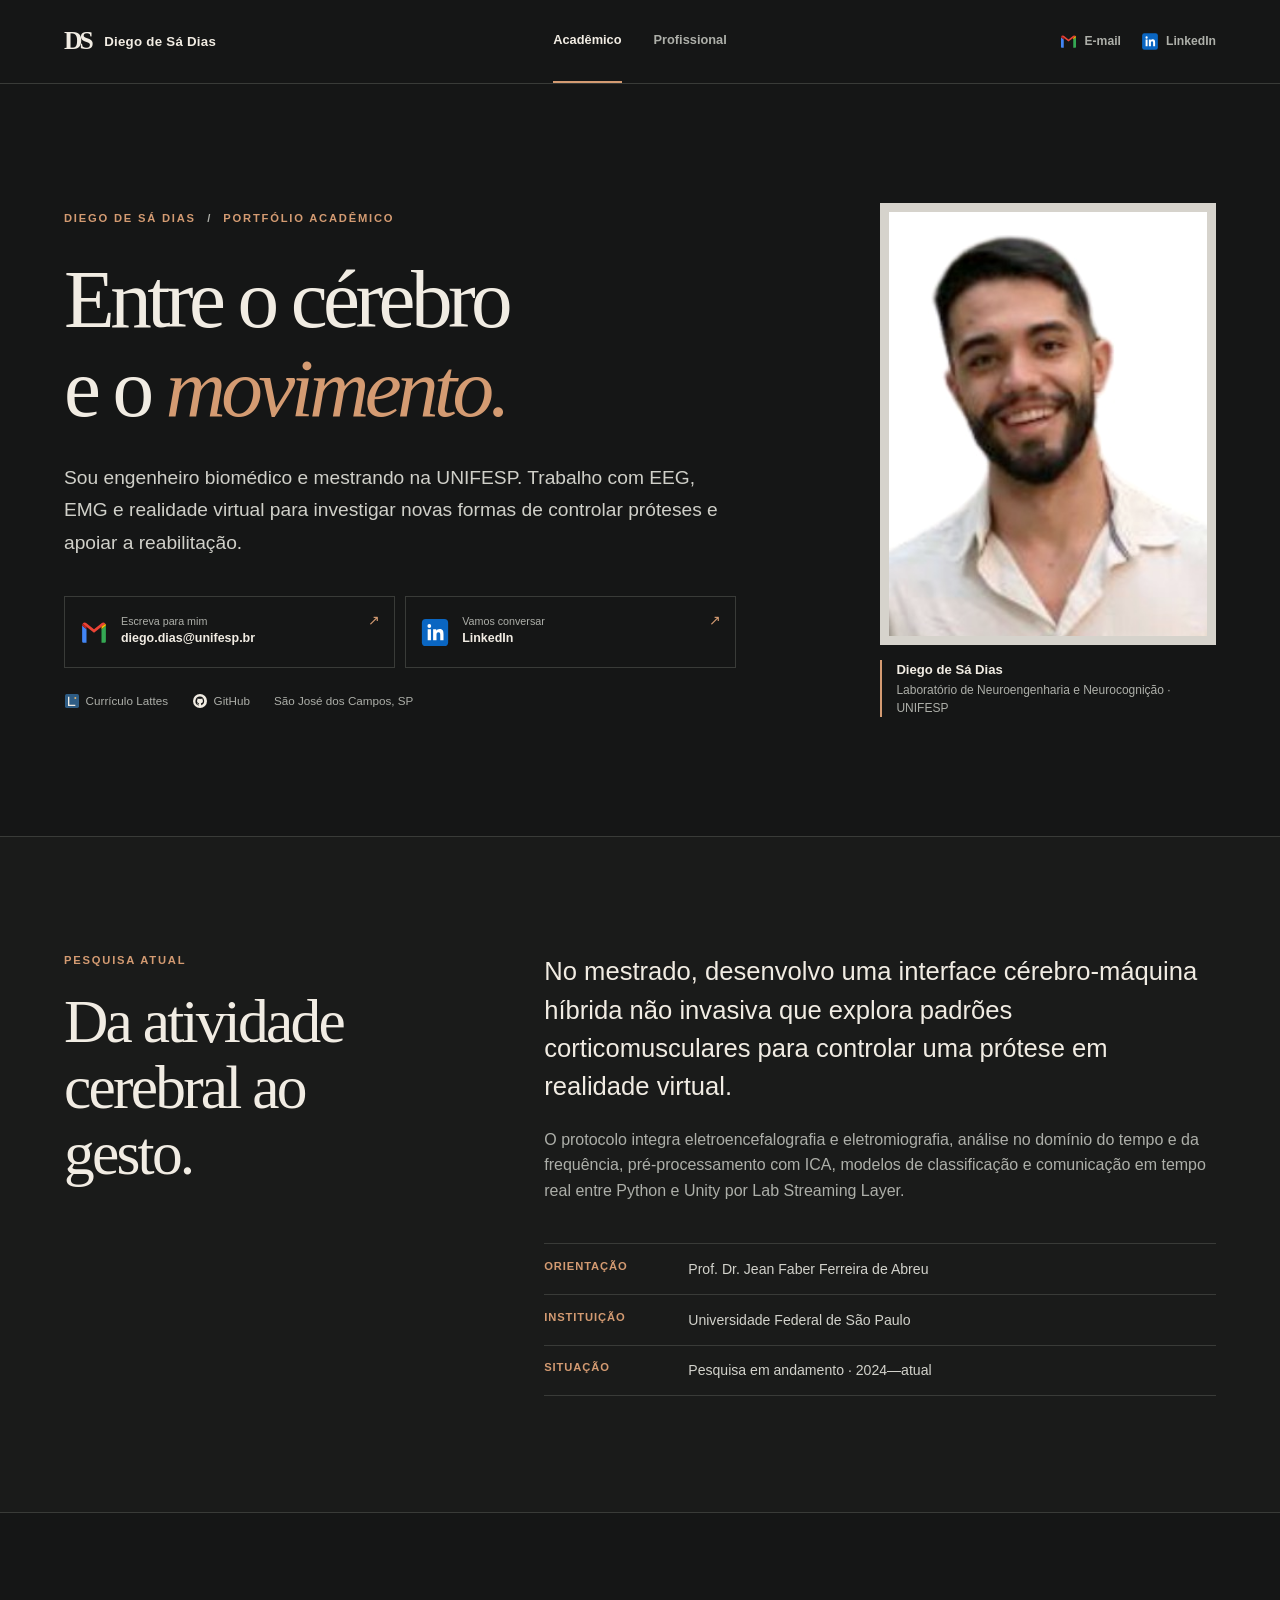
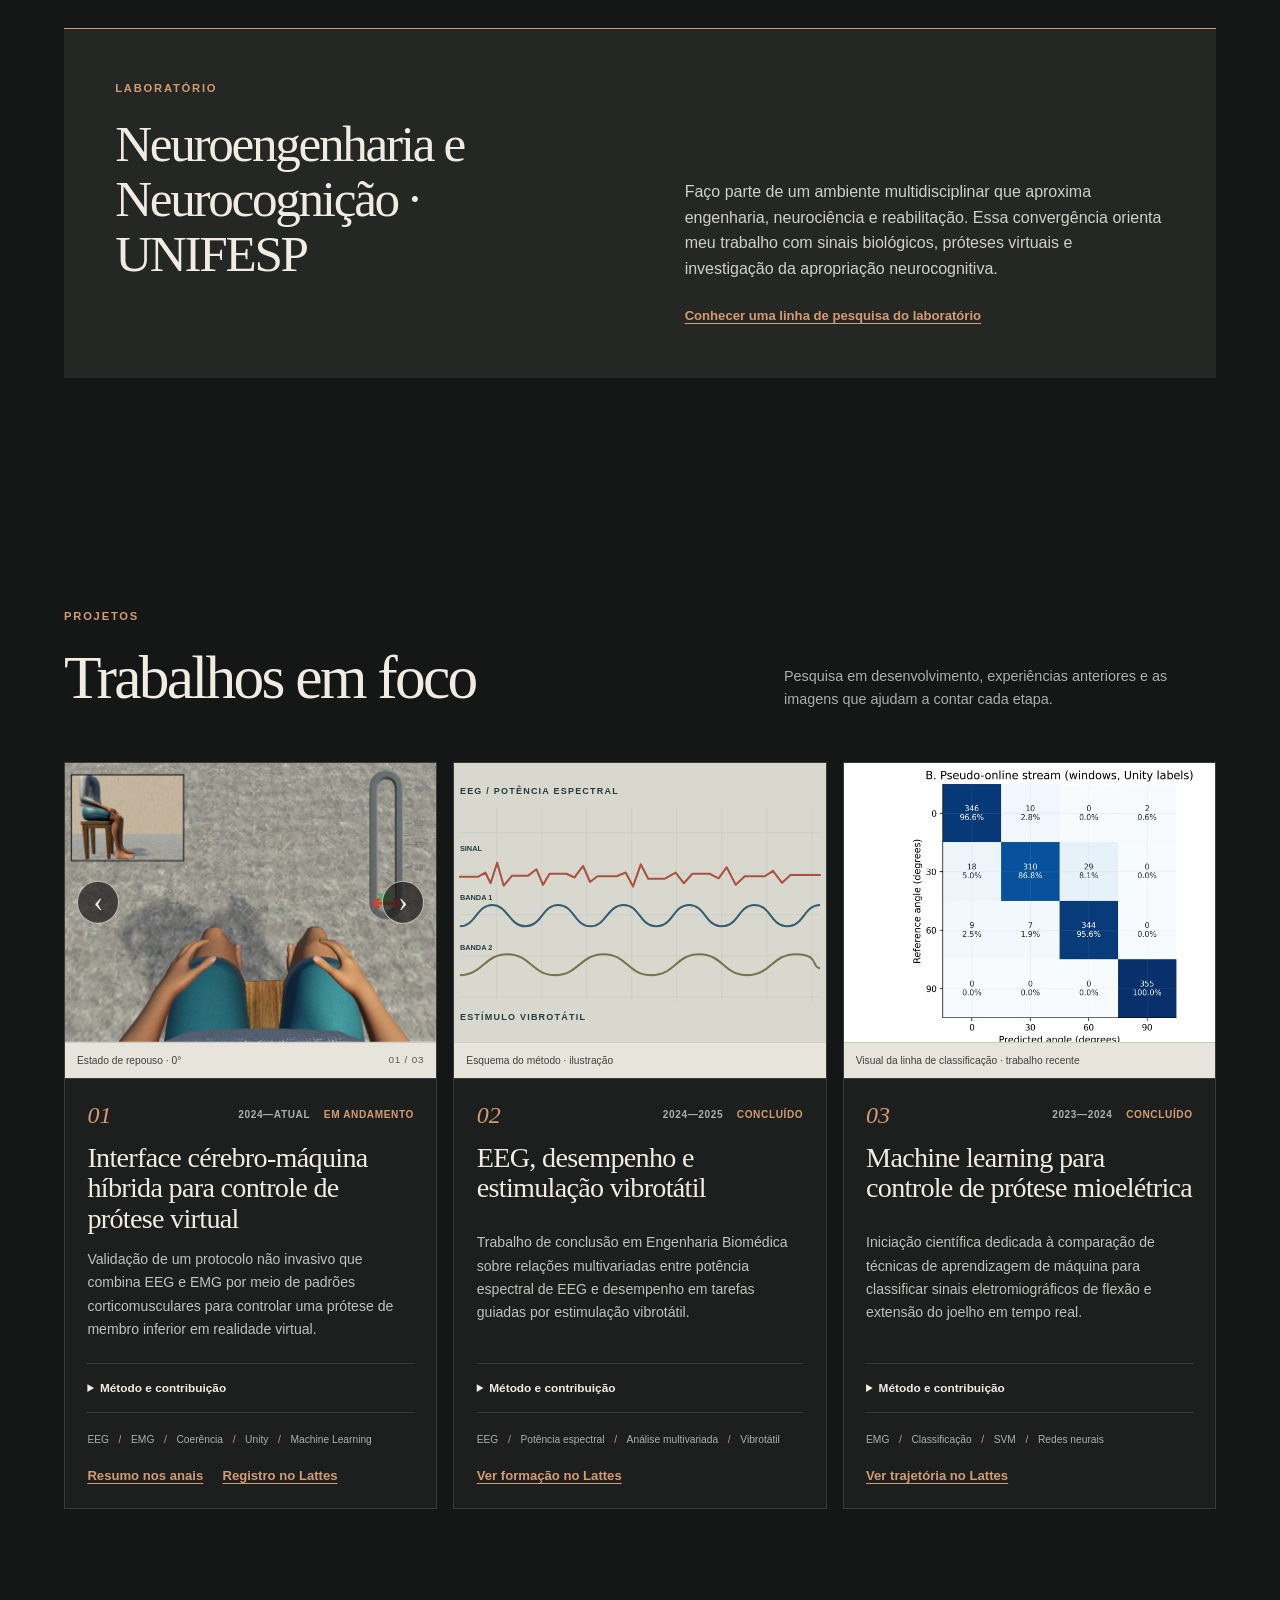
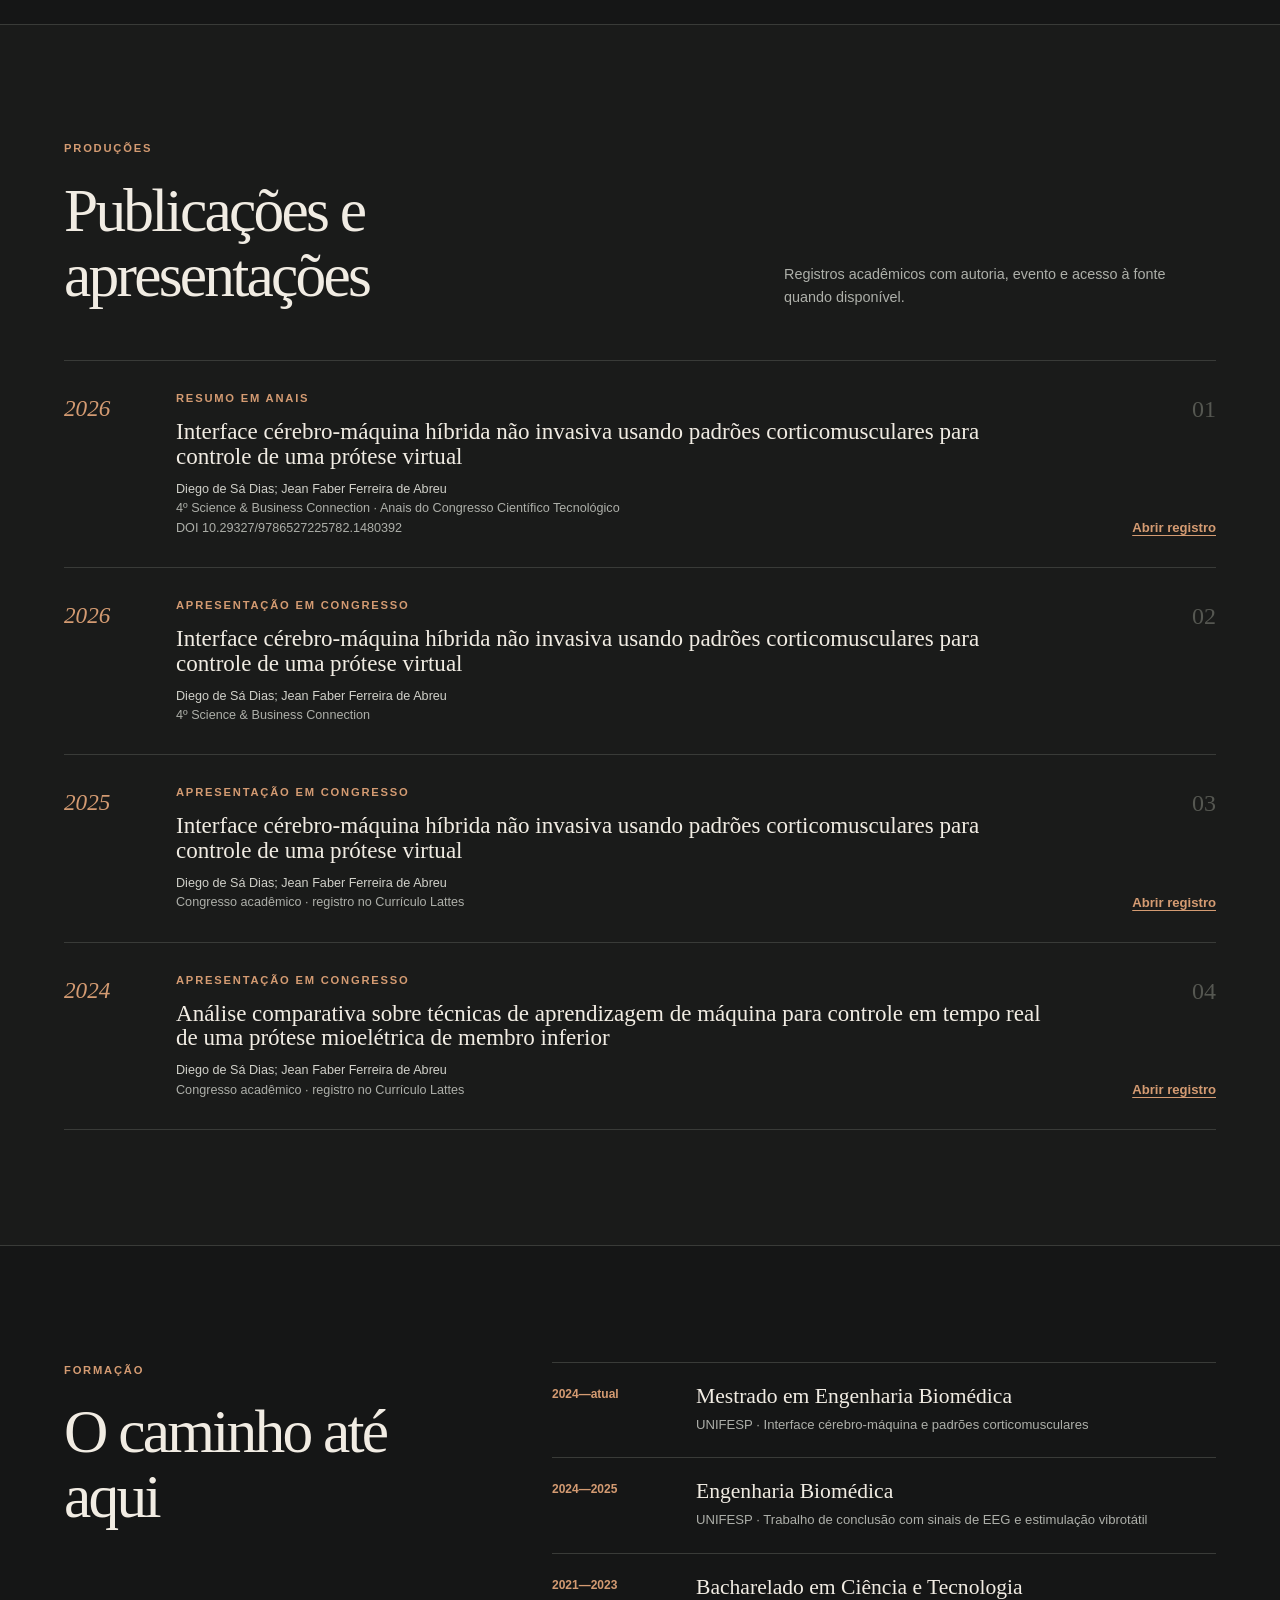
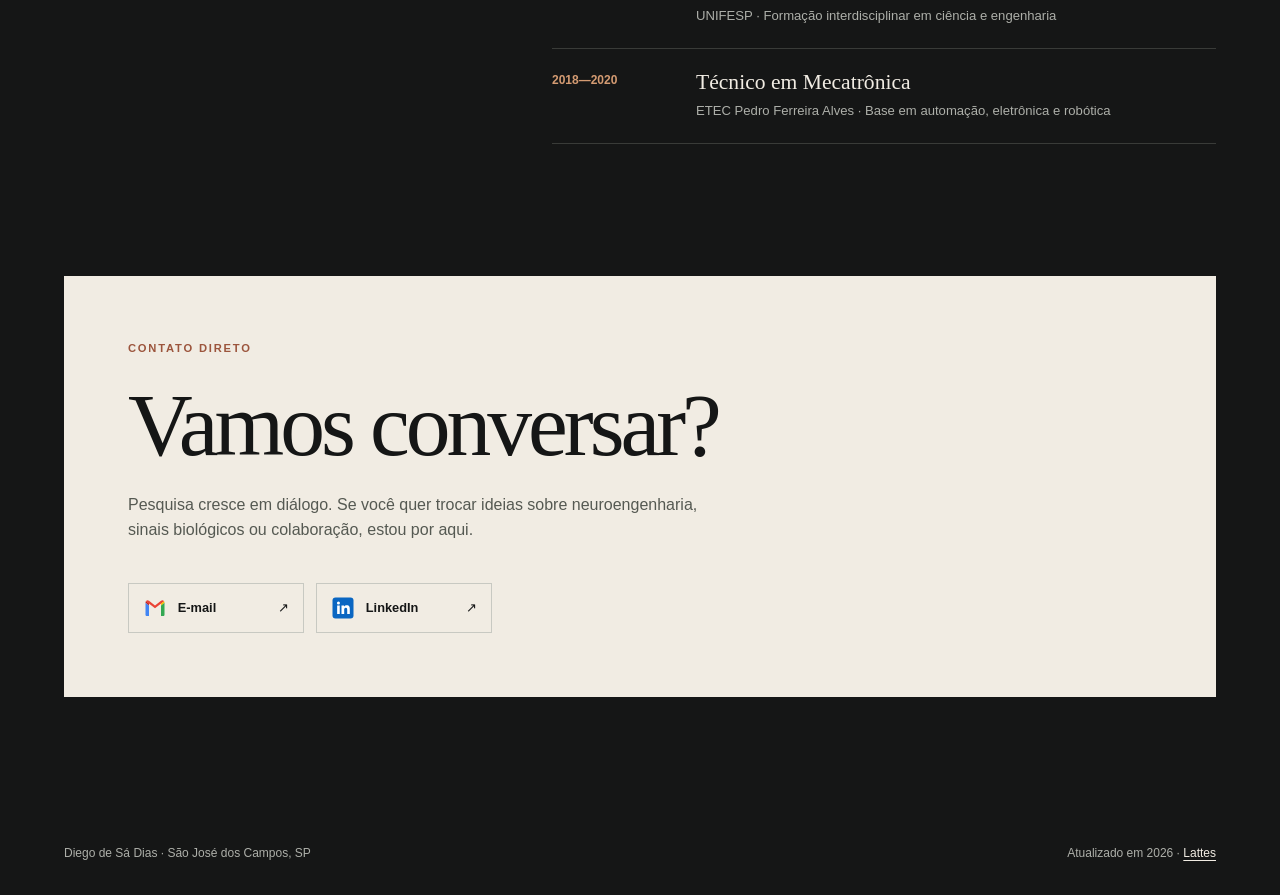
==== commit 905bd4bf: "content: atualiza email academico" ====
--- a/index.html
+++ b/index.html
@@ -34,7 +34,7 @@
       </nav>
 
       <div class="header-contact" aria-label="Contatos rápidos">
-        <a href="mailto:diego.sa.dias11@gmail.com" aria-label="Enviar e-mail para Diego"><img src="assets/icons/gmail.svg" alt="" /> <span>E-mail</span></a>
+        <a href="mailto:diego.dias@unifesp.br" aria-label="Enviar e-mail acadêmico para Diego"><img src="assets/icons/gmail.svg" alt="" /> <span>E-mail</span></a>
         <a href="https://www.linkedin.com/in/engenheiro-diego-de-sa-dias" target="_blank" rel="noreferrer" aria-label="Abrir LinkedIn de Diego"><img src="assets/icons/linkedin.svg" alt="" /> <span>LinkedIn</span></a>
       </div>
     </header>
@@ -49,7 +49,7 @@
           </p>
 
           <div class="hero-actions" aria-label="Links de contato e perfis">
-            <a class="contact-tile" href="mailto:diego.sa.dias11@gmail.com"><img src="assets/icons/gmail.svg" alt="" /><span><small>Escreva para mim</small><strong>diego.sa.dias11@gmail.com</strong></span><span class="tile-arrow" aria-hidden="true">↗</span></a>
+            <a class="contact-tile" href="mailto:diego.dias@unifesp.br"><img src="assets/icons/gmail.svg" alt="" /><span><small>Escreva para mim</small><strong>diego.dias@unifesp.br</strong></span><span class="tile-arrow" aria-hidden="true">↗</span></a>
             <a class="contact-tile" href="https://www.linkedin.com/in/engenheiro-diego-de-sa-dias" target="_blank" rel="noreferrer"><img src="assets/icons/linkedin.svg" alt="" /><span><small>Vamos conversar</small><strong>LinkedIn</strong></span><span class="tile-arrow" aria-hidden="true">↗</span></a>
           </div>
 
@@ -164,7 +164,7 @@
           <h2 id="contact-title">Vamos conversar?</h2>
           <p>Pesquisa cresce em diálogo. Se você quer trocar ideias sobre neuroengenharia, sinais biológicos ou colaboração, estou por aqui.</p>
           <div class="contact-lines">
-            <a href="mailto:diego.sa.dias11@gmail.com"><img src="assets/icons/gmail.svg" alt="" /> E-mail <span aria-hidden="true">↗</span></a>
+            <a href="mailto:diego.dias@unifesp.br"><img src="assets/icons/gmail.svg" alt="" /> E-mail <span aria-hidden="true">↗</span></a>
             <a href="https://www.linkedin.com/in/engenheiro-diego-de-sa-dias" target="_blank" rel="noreferrer"><img src="assets/icons/linkedin.svg" alt="" /> LinkedIn <span aria-hidden="true">↗</span></a>
           </div>
         </div>
--- a/assets/css/styles.css
+++ b/assets/css/styles.css
@@ -91,11 +91,19 @@
 .section-heading-row > p { max-width: 27rem; color: var(--muted); font-size: .9rem; }
 .project-shelf { display: grid; grid-template-columns: repeat(3, minmax(0, 1fr)); gap: 1rem; }
 .project-card { display: flex; min-width: 0; flex-direction: column; border: 1px solid var(--line); background: var(--surface); }
-.project-media { position: relative; overflow: hidden; margin: 0; border-bottom: 1px solid var(--line); background: #d3d4cd; }
-.project-media img { width: 100%; aspect-ratio: 4 / 3; object-fit: cover; transition: transform .3s ease; }
+.project-media { overflow: hidden; margin: 0; border-bottom: 1px solid var(--line); background: #d3d4cd; }
+.project-media-stage { position: relative; overflow: hidden; }
+.project-media img { width: 100%; aspect-ratio: 4 / 3; object-fit: cover; transition: transform .3s ease, opacity .2s ease; }
 .project-card:hover .project-media img { transform: scale(1.025); }
 .project-card[data-project-id="ml-protese-mioeletrica"] .project-media img { object-position: 50% 5%; }
-.project-media-caption { position: absolute; right: 0; bottom: 0; left: 0; padding: .42rem .75rem; color: #fcfaf5; background: rgba(18, 23, 24, .83); font-size: .61rem; letter-spacing: .02em; }
+.project-gallery-meta { display: flex; align-items: center; justify-content: space-between; gap: .75rem; min-height: 2.3rem; padding: .45rem .75rem; border-top: 1px solid rgba(21, 22, 22, .12); background: #e7e4dc; }
+.project-media-caption { color: #3e423f; font-size: .64rem; line-height: 1.35; }
+.gallery-counter { flex: none; color: #555952; font-size: .62rem; font-variant-numeric: tabular-nums; letter-spacing: .08em; }
+.gallery-arrow { position: absolute; top: 50%; z-index: 1; display: grid; width: 2.65rem; height: 2.65rem; place-items: center; padding: 0 0 .15rem; transform: translateY(-50%); border: 1px solid rgba(241, 236, 227, .72); border-radius: 50%; color: var(--paper); background: rgba(21, 22, 22, .68); font-family: Georgia, serif; font-size: 1.8rem; line-height: 1; cursor: pointer; transition: color .18s, border-color .18s, background .18s, opacity .18s; }
+.gallery-arrow:hover { border-color: var(--accent); color: var(--background); background: var(--accent); }
+.gallery-arrow:focus-visible { outline: 2px solid var(--paper); outline-offset: 3px; }
+.gallery-arrow-previous { left: .75rem; }
+.gallery-arrow-next { right: .75rem; }
 .project-topline { display: flex; align-items: center; justify-content: space-between; gap: 1rem; margin: 1.5rem 1.4rem 1rem; }
 .project-number { color: var(--accent); font-family: "Iowan Old Style", Georgia, serif; font-size: 1.5rem; font-style: italic; line-height: 1; }
 .project-meta { display: flex; flex-wrap: wrap; justify-content: flex-end; gap: .4rem .85rem; color: var(--muted); font-size: .63rem; font-weight: 650; letter-spacing: .06em; text-transform: uppercase; }
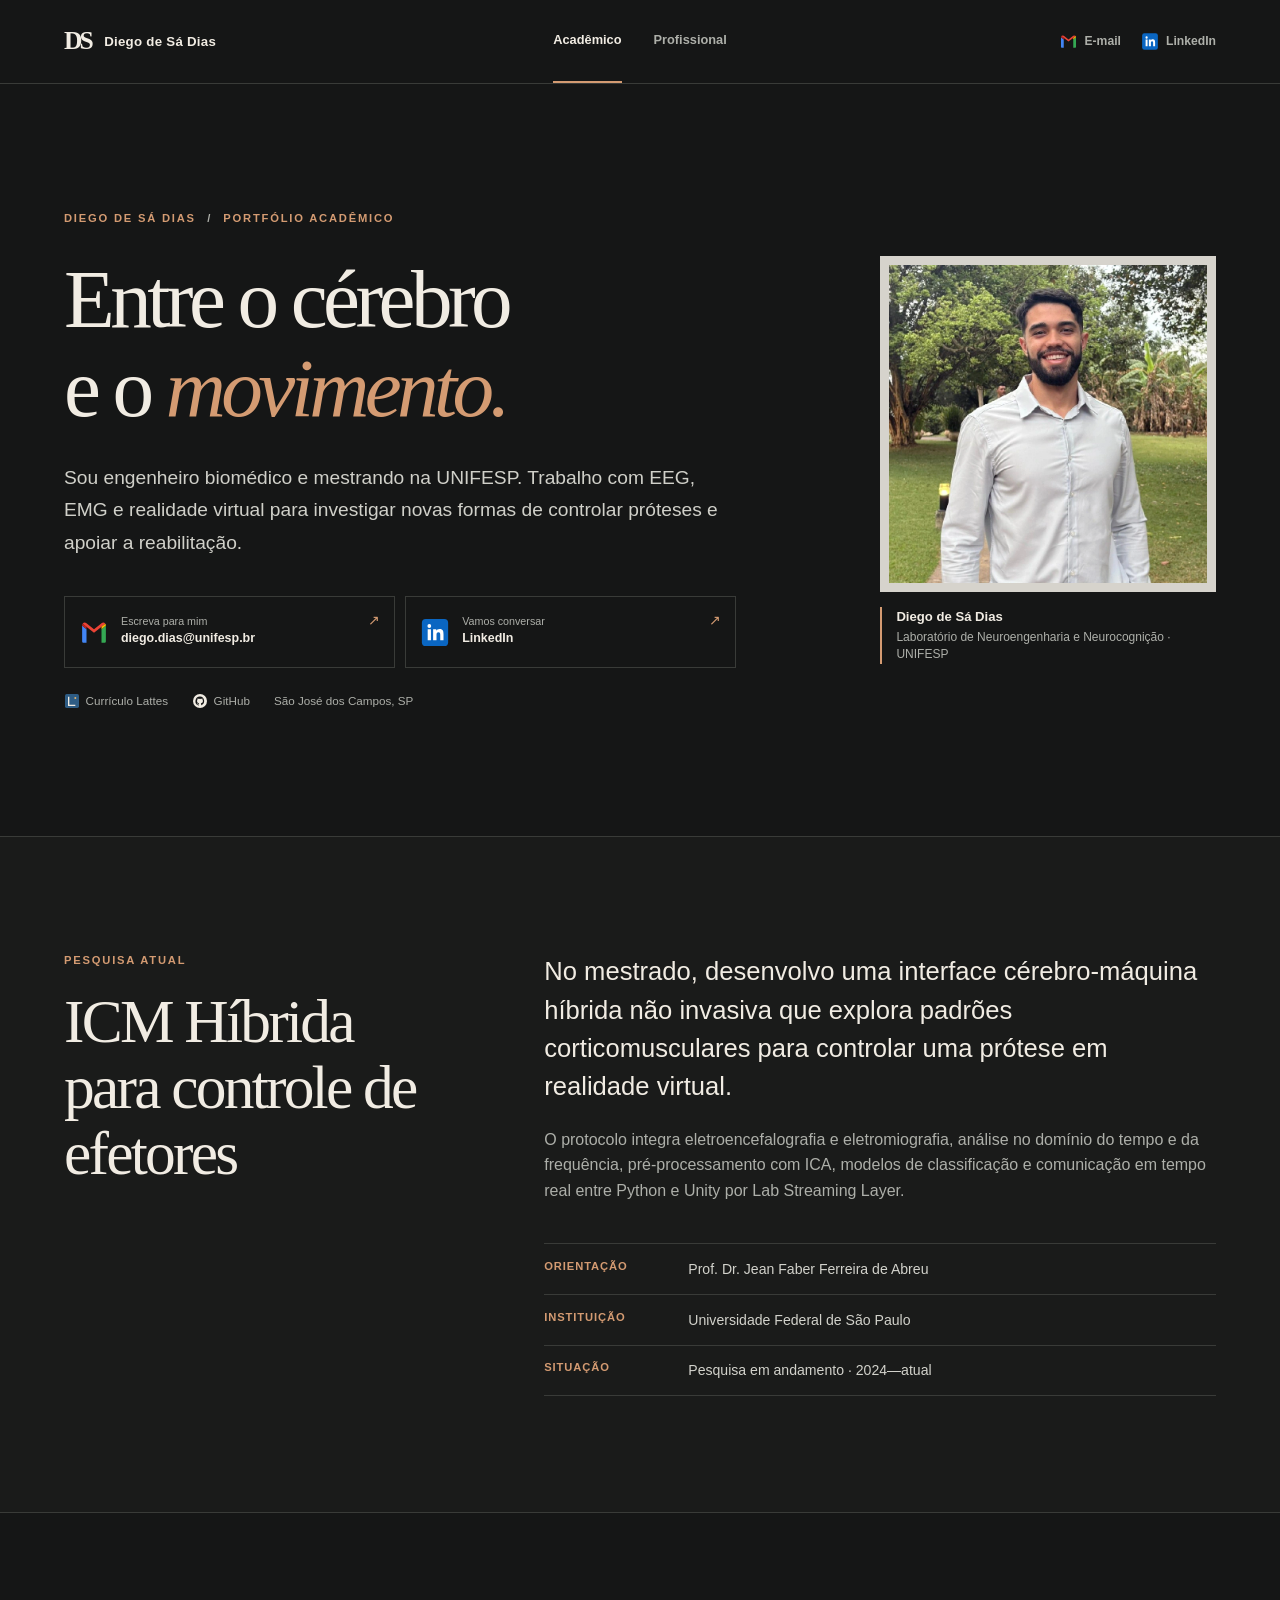
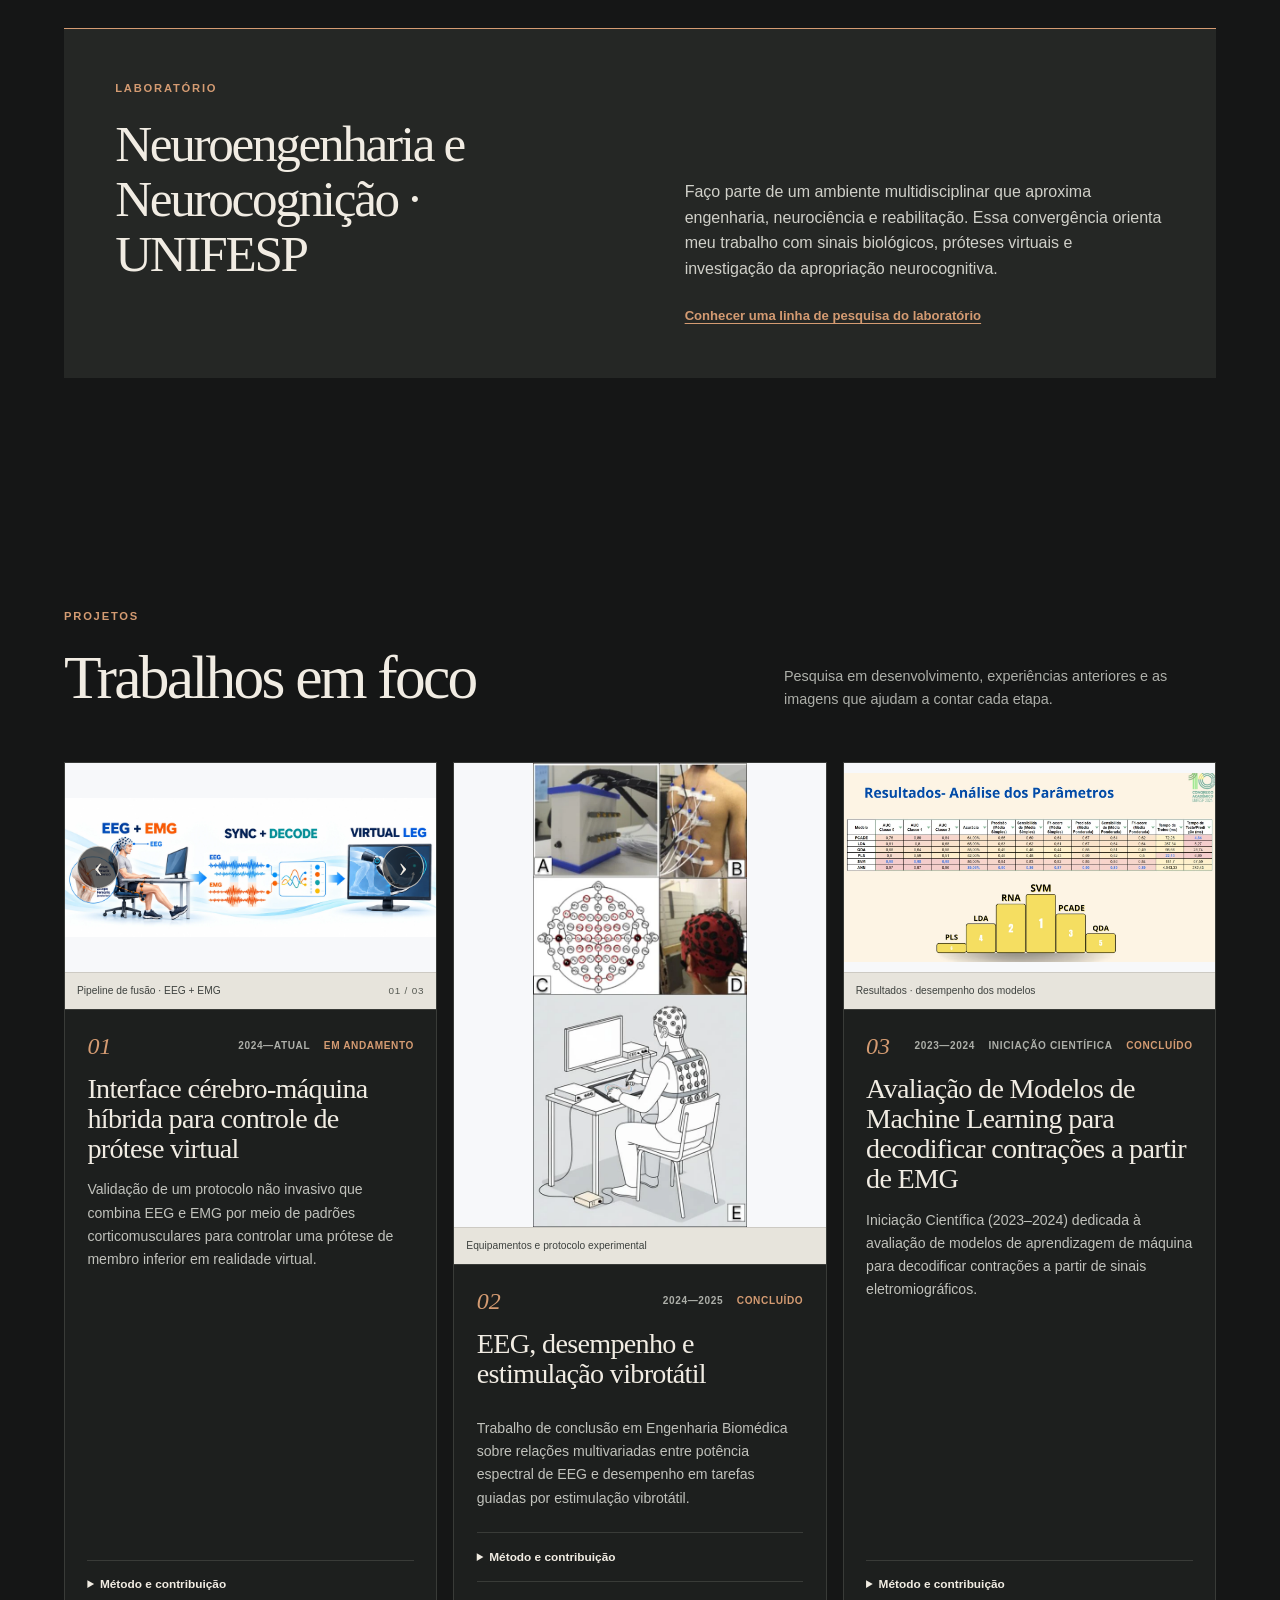
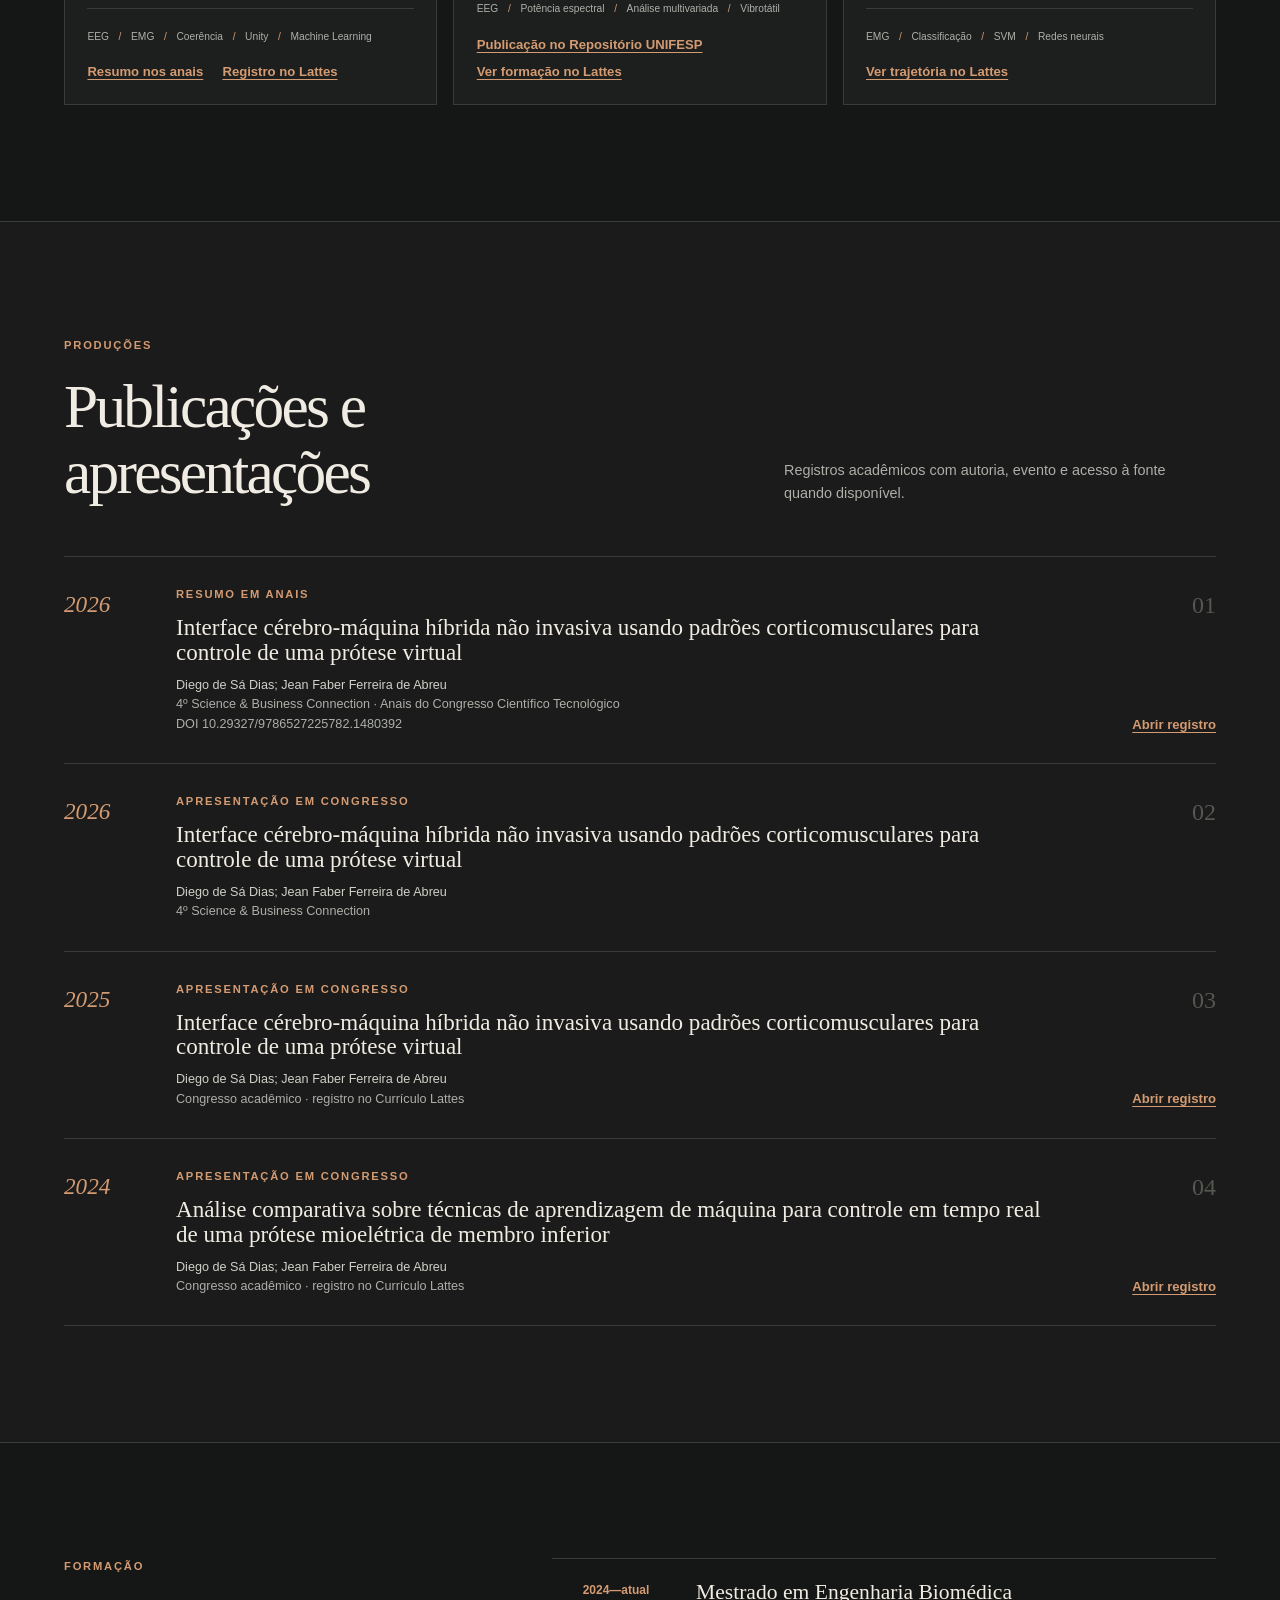
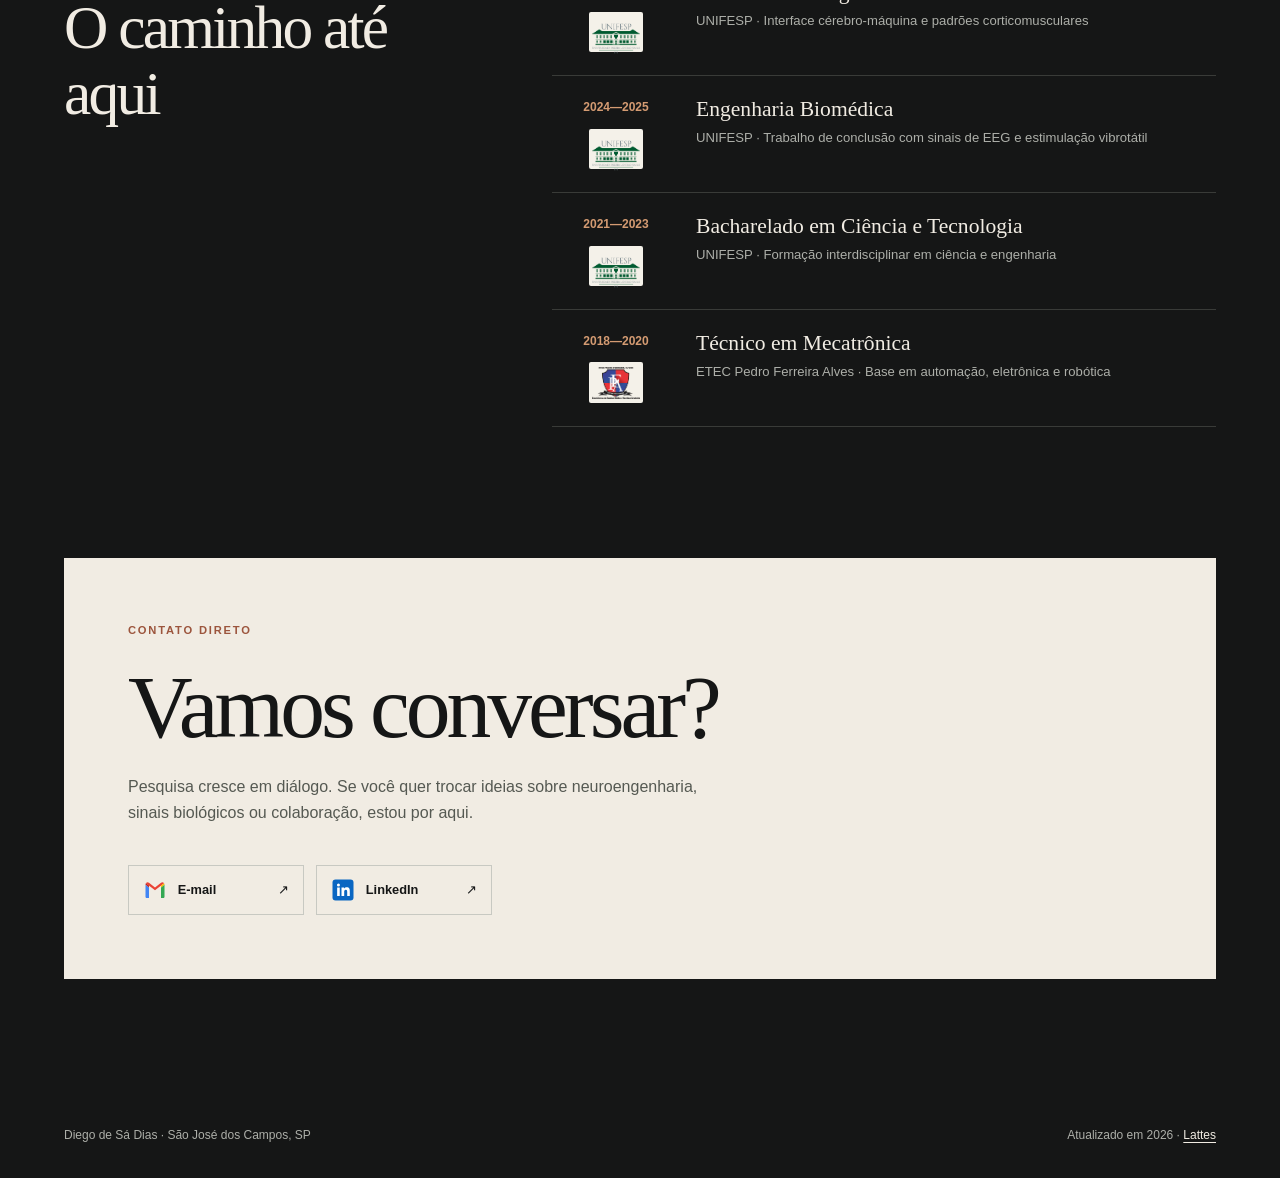
==== commit 70f89680: "feat: atualiza portfólio acadêmico" ====
--- a/index.html
+++ b/index.html
@@ -62,7 +62,7 @@
 
         <figure class="hero-portrait reveal">
           <div class="portrait-frame">
-            <img src="assets/images/diego-profile.png" alt="Retrato de Diego de Sá Dias" width="270" height="480" />
+            <img src="assets/images/diego-profile.webp" alt="Retrato recente de Diego de Sá Dias ao ar livre" width="800" height="800" />
           </div>
           <figcaption class="portrait-caption"><strong>Diego de Sá Dias</strong><span>Laboratório de Neuroengenharia e Neurocognição · UNIFESP</span></figcaption>
         </figure>
@@ -72,7 +72,7 @@
         <div class="section-shell research-layout">
           <div class="section-heading reveal">
             <p class="section-index">Pesquisa atual</p>
-            <h2 id="research-title">Da atividade cerebral ao gesto.</h2>
+            <h2 id="research-title">ICM Híbrida para controle de efetores</h2>
           </div>
 
           <div class="research-copy reveal">
@@ -140,20 +140,32 @@
 
         <ol class="education-timeline reveal">
           <li>
-            <span class="timeline-year">2024—atual</span>
-            <div><h3>Mestrado em Engenharia Biomédica</h3><p>UNIFESP · Interface cérebro-máquina e padrões corticomusculares</p></div>
+            <div class="education-institution">
+              <span class="timeline-year">2024—atual</span>
+              <span class="education-logo"><img src="assets/images/institutions/unifesp.webp" alt="Logo da Universidade Federal de São Paulo" width="500" height="500" loading="lazy" decoding="async" /></span>
+            </div>
+            <div class="education-copy"><h3>Mestrado em Engenharia Biomédica</h3><p>UNIFESP · Interface cérebro-máquina e padrões corticomusculares</p></div>
           </li>
           <li>
-            <span class="timeline-year">2024—2025</span>
-            <div><h3>Engenharia Biomédica</h3><p>UNIFESP · Trabalho de conclusão com sinais de EEG e estimulação vibrotátil</p></div>
+            <div class="education-institution">
+              <span class="timeline-year">2024—2025</span>
+              <span class="education-logo"><img src="assets/images/institutions/unifesp.webp" alt="Logo da Universidade Federal de São Paulo" width="500" height="500" loading="lazy" decoding="async" /></span>
+            </div>
+            <div class="education-copy"><h3>Engenharia Biomédica</h3><p>UNIFESP · Trabalho de conclusão com sinais de EEG e estimulação vibrotátil</p></div>
           </li>
           <li>
-            <span class="timeline-year">2021—2023</span>
-            <div><h3>Bacharelado em Ciência e Tecnologia</h3><p>UNIFESP · Formação interdisciplinar em ciência e engenharia</p></div>
+            <div class="education-institution">
+              <span class="timeline-year">2021—2023</span>
+              <span class="education-logo"><img src="assets/images/institutions/unifesp.webp" alt="Logo da Universidade Federal de São Paulo" width="500" height="500" loading="lazy" decoding="async" /></span>
+            </div>
+            <div class="education-copy"><h3>Bacharelado em Ciência e Tecnologia</h3><p>UNIFESP · Formação interdisciplinar em ciência e engenharia</p></div>
           </li>
           <li>
-            <span class="timeline-year">2018—2020</span>
-            <div><h3>Técnico em Mecatrônica</h3><p>ETEC Pedro Ferreira Alves · Base em automação, eletrônica e robótica</p></div>
+            <div class="education-institution">
+              <span class="timeline-year">2018—2020</span>
+              <span class="education-logo"><img src="assets/images/institutions/etec-pedro-ferreira-alves.webp" alt="Logo da ETEC Pedro Ferreira Alves" width="900" height="601" loading="lazy" decoding="async" /></span>
+            </div>
+            <div class="education-copy"><h3>Técnico em Mecatrônica</h3><p>ETEC Pedro Ferreira Alves · Base em automação, eletrônica e robótica</p></div>
           </li>
         </ol>
       </section>
--- a/assets/css/styles.css
+++ b/assets/css/styles.css
@@ -62,7 +62,7 @@
 .profile-links img { width: 1rem; height: 1rem; }
 .hero-portrait { position: relative; align-self: center; width: 100%; max-width: 21rem; margin: 0; }
 .portrait-frame { padding: .55rem; background: #d6d3cc; }
-.portrait-frame img { width: 100%; height: auto; aspect-ratio: 3 / 4; object-fit: cover; object-position: 50% 8%; filter: saturate(.83) contrast(1.03); }
+.portrait-frame img { width: 100%; height: auto; aspect-ratio: 1 / 1; object-fit: cover; object-position: 50% 50%; filter: saturate(.9) contrast(1.02); }
 .portrait-caption { display: grid; gap: .22rem; margin-top: .9rem; padding-left: .9rem; border-left: 2px solid var(--accent); font-size: .75rem; line-height: 1.45; }
 .portrait-caption strong { font-size: .82rem; }
 .portrait-caption span { color: var(--muted); }
@@ -95,7 +95,10 @@
 .project-media-stage { position: relative; overflow: hidden; }
 .project-media img { width: 100%; aspect-ratio: 4 / 3; object-fit: cover; transition: transform .3s ease, opacity .2s ease; }
 .project-card:hover .project-media img { transform: scale(1.025); }
-.project-card[data-project-id="ml-protese-mioeletrica"] .project-media img { object-position: 50% 5%; }
+.project-card[data-project-id="ml-protese-mioeletrica"] .project-media img { aspect-ratio: 16 / 9; }
+.project-card[data-project-id="bci-hibrida"] .project-media img { aspect-ratio: 16 / 9; }
+.project-card[data-project-id="eeg-vibrotatil"] .project-media img { aspect-ratio: 4 / 5; }
+.project-media img.is-contained { object-fit: contain; background: #f7f8fa; }
 .project-gallery-meta { display: flex; align-items: center; justify-content: space-between; gap: .75rem; min-height: 2.3rem; padding: .45rem .75rem; border-top: 1px solid rgba(21, 22, 22, .12); background: #e7e4dc; }
 .project-media-caption { color: #3e423f; font-size: .64rem; line-height: 1.35; }
 .gallery-counter { flex: none; color: #555952; font-size: .62rem; font-variant-numeric: tabular-nums; letter-spacing: .08em; }
@@ -108,6 +111,7 @@
 .project-number { color: var(--accent); font-family: "Iowan Old Style", Georgia, serif; font-size: 1.5rem; font-style: italic; line-height: 1; }
 .project-meta { display: flex; flex-wrap: wrap; justify-content: flex-end; gap: .4rem .85rem; color: var(--muted); font-size: .63rem; font-weight: 650; letter-spacing: .06em; text-transform: uppercase; }
 .project-status { color: var(--accent); }
+.project-kind { color: var(--ink); }
 .project-title { min-height: 4.6rem; margin: 0 1.4rem .9rem; font-family: "Iowan Old Style", "Palatino Linotype", Georgia, serif; font-size: clamp(1.6rem, 2.2vw, 2.15rem); font-weight: 400; letter-spacing: -.025em; }
 .project-summary { margin: 0 1.4rem 1.4rem; color: #c1c2bc; font-size: .88rem; line-height: 1.65; }
 .project-detail { margin: auto 1.4rem 0; border-top: 1px solid var(--line); color: var(--muted); }
@@ -133,6 +137,10 @@
 .education-section { display: grid; grid-template-columns: minmax(16rem, .75fr) minmax(0, 1.25fr); gap: clamp(2.5rem, 7vw, 7rem); }
 .education-timeline { margin: 0; padding: 0; border-top: 1px solid var(--line); list-style: none; }
 .education-timeline li { display: grid; grid-template-columns: 8rem 1fr; gap: 1rem; padding: 1.4rem 0; border-bottom: 1px solid var(--line); }
+.education-institution { display: grid; width: 100%; max-width: 8rem; align-content: start; justify-items: center; gap: .7rem; text-align: center; }
+.education-logo { display: grid; flex: 0 0 3.4rem; width: 3.4rem; height: 2.55rem; place-items: center; padding: .18rem; border-radius: 2px; background: #f4f1e9; }
+.education-logo img { display: block; width: 100%; height: 100%; object-fit: contain; }
+.education-copy { min-width: 0; }
 .timeline-year { color: var(--accent); font-size: .75rem; font-weight: 700; }
 .education-timeline h3 { margin-bottom: .35rem; font-family: "Iowan Old Style", Georgia, serif; font-size: 1.35rem; font-weight: 400; }
 .education-timeline p { color: var(--muted); font-size: .82rem; }
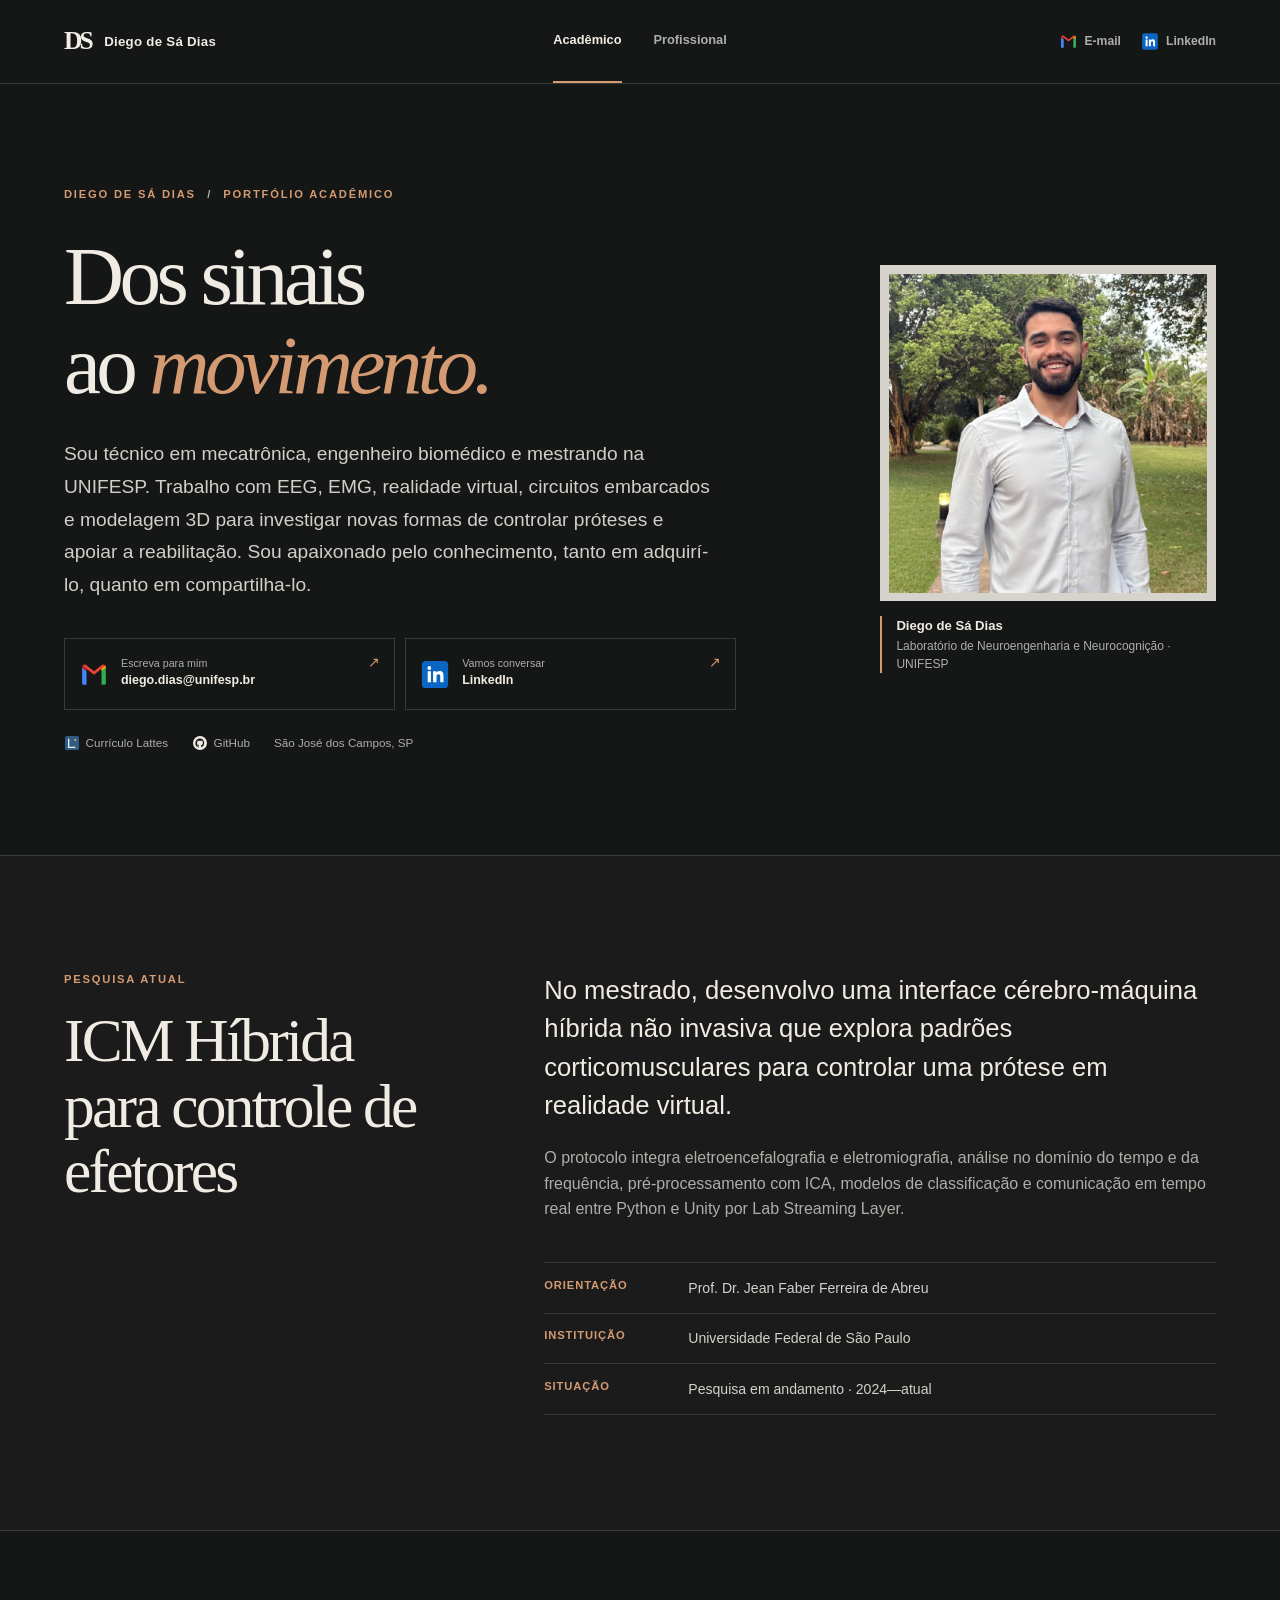
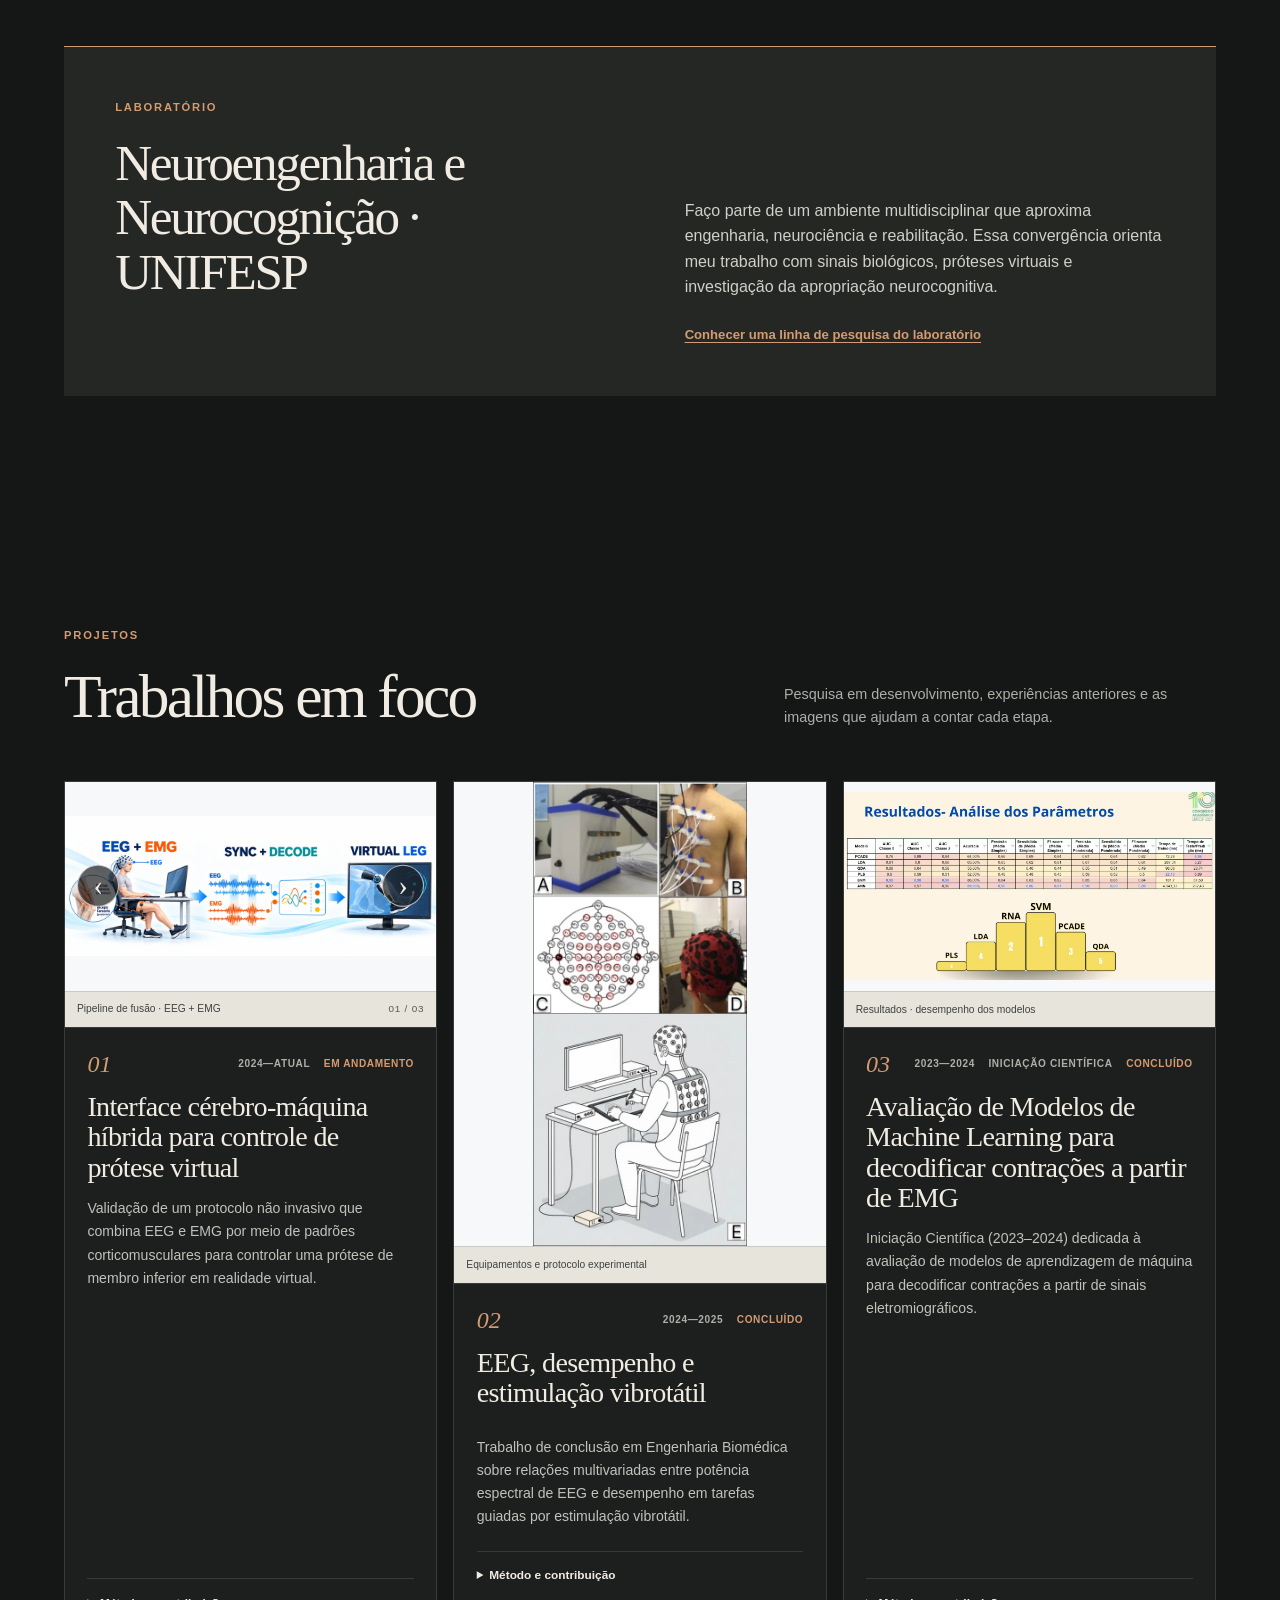
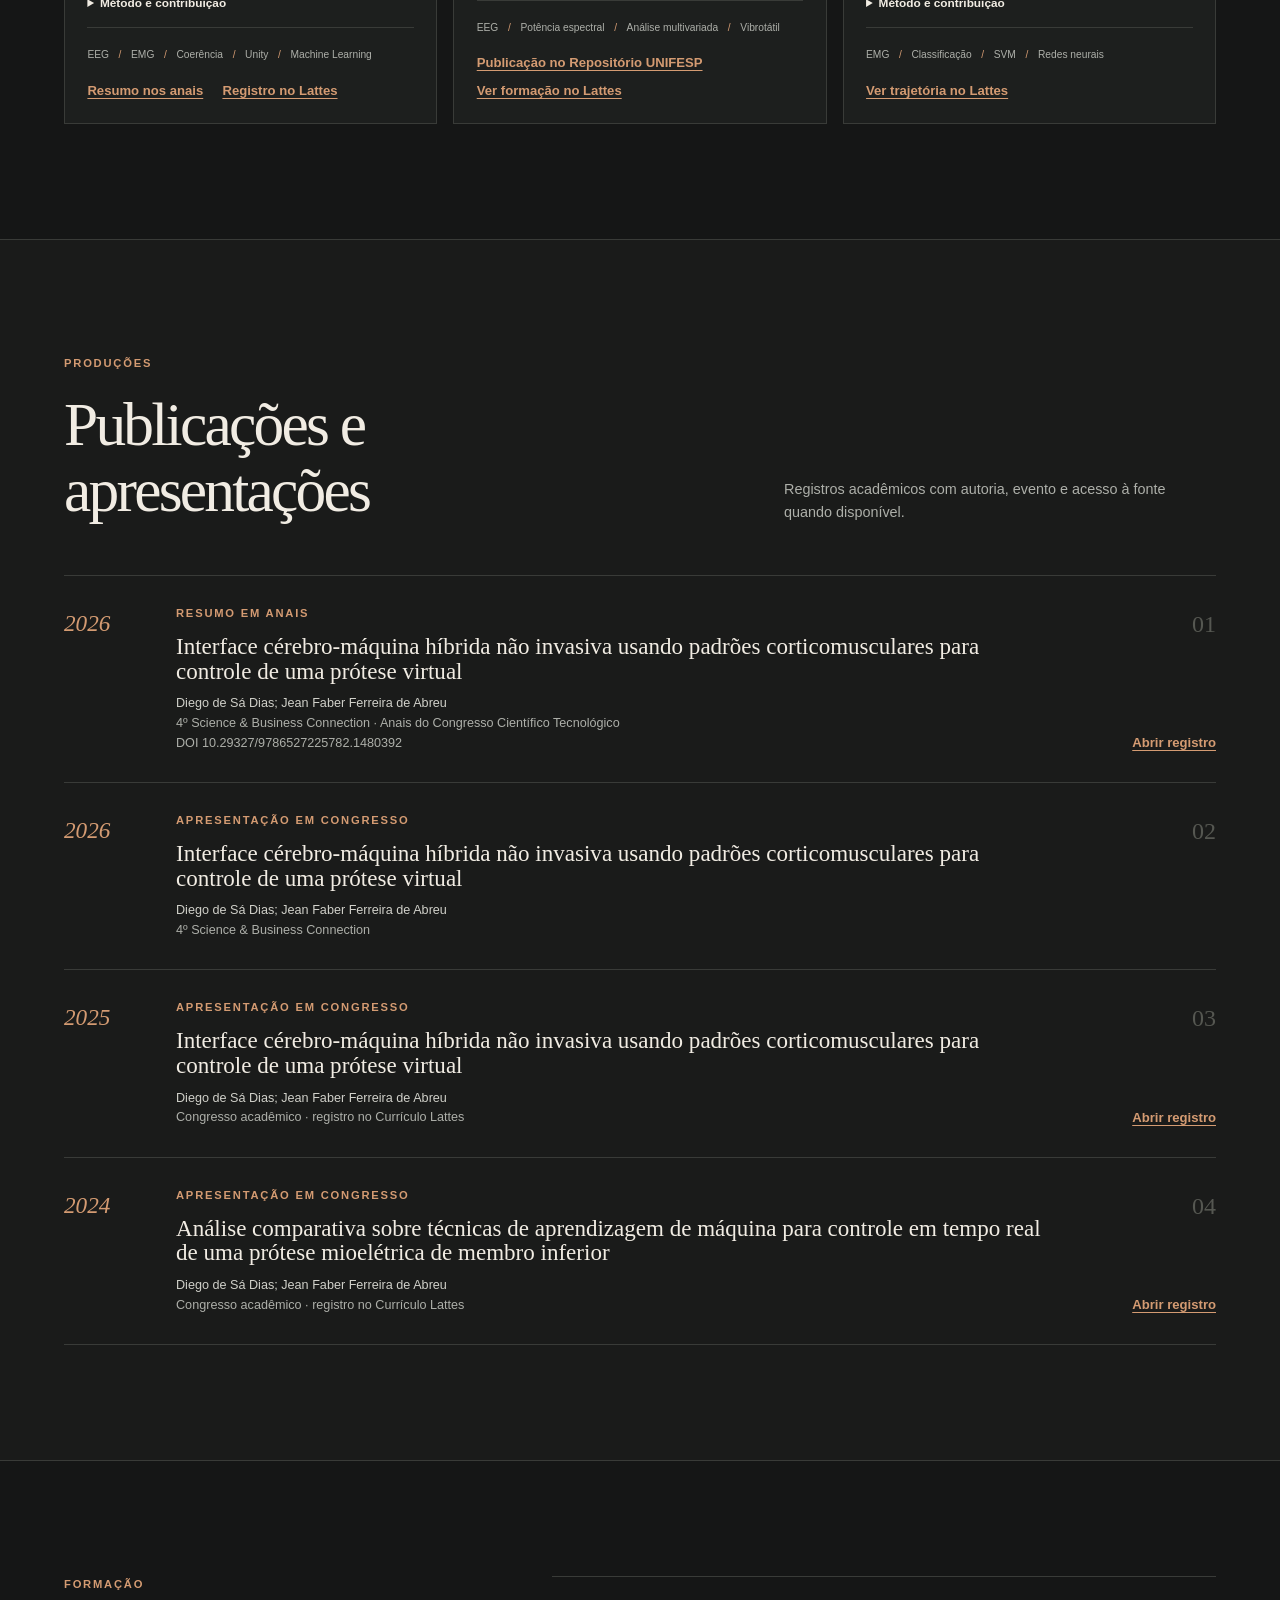
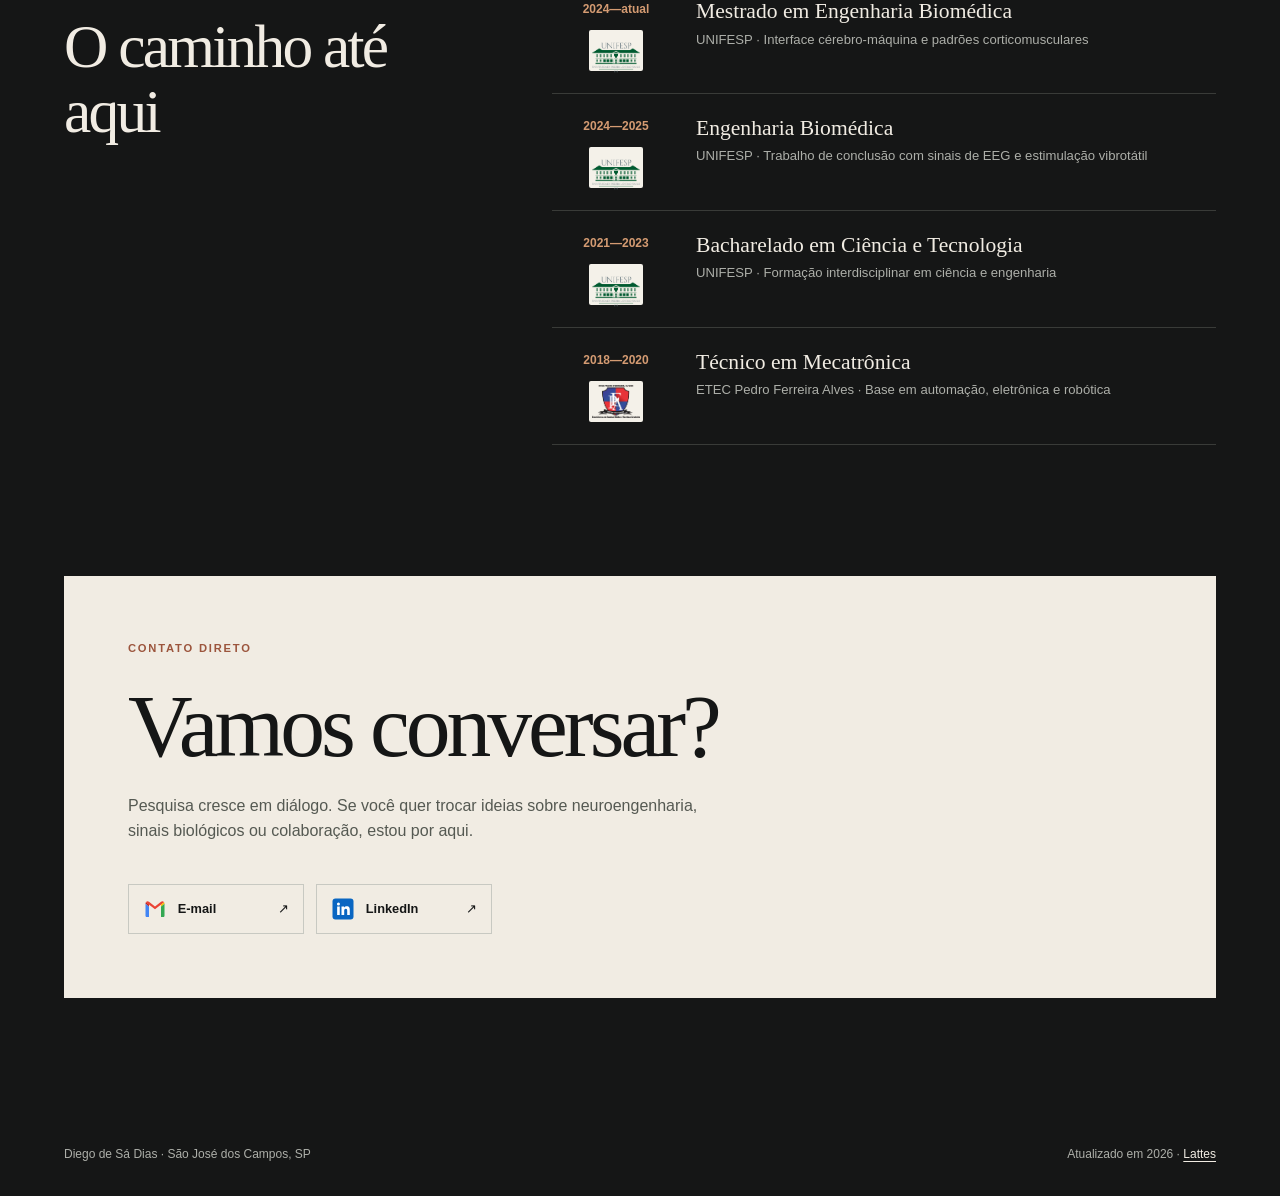
==== commit 15359b15: "Updated index.html" ====
--- a/index.html
+++ b/index.html
@@ -43,9 +43,10 @@
       <section class="hero section-shell" aria-labelledby="hero-title">
         <div class="hero-copy reveal">
           <p class="eyebrow">Diego de Sá Dias <span aria-hidden="true">/</span> Portfólio acadêmico</p>
-          <h1 id="hero-title">Entre o cérebro<br />e o <em>movimento.</em></h1>
+          <h1 id="hero-title">Dos sinais<br />ao <em>movimento.</em></h1>
           <p class="hero-summary">
-            Sou engenheiro biomédico e mestrando na UNIFESP. Trabalho com EEG, EMG e realidade virtual para investigar novas formas de controlar próteses e apoiar a reabilitação.
+            Sou técnico em mecatrônica, engenheiro biomédico e mestrando na UNIFESP. Trabalho com EEG, EMG, realidade virtual, circuitos embarcados e modelagem 3D para investigar novas formas de controlar próteses e apoiar a reabilitação.
+            Sou apaixonado pelo conhecimento, tanto em adquirí-lo, quanto em compartilha-lo.
           </p>
 
           <div class="hero-actions" aria-label="Links de contato e perfis">
